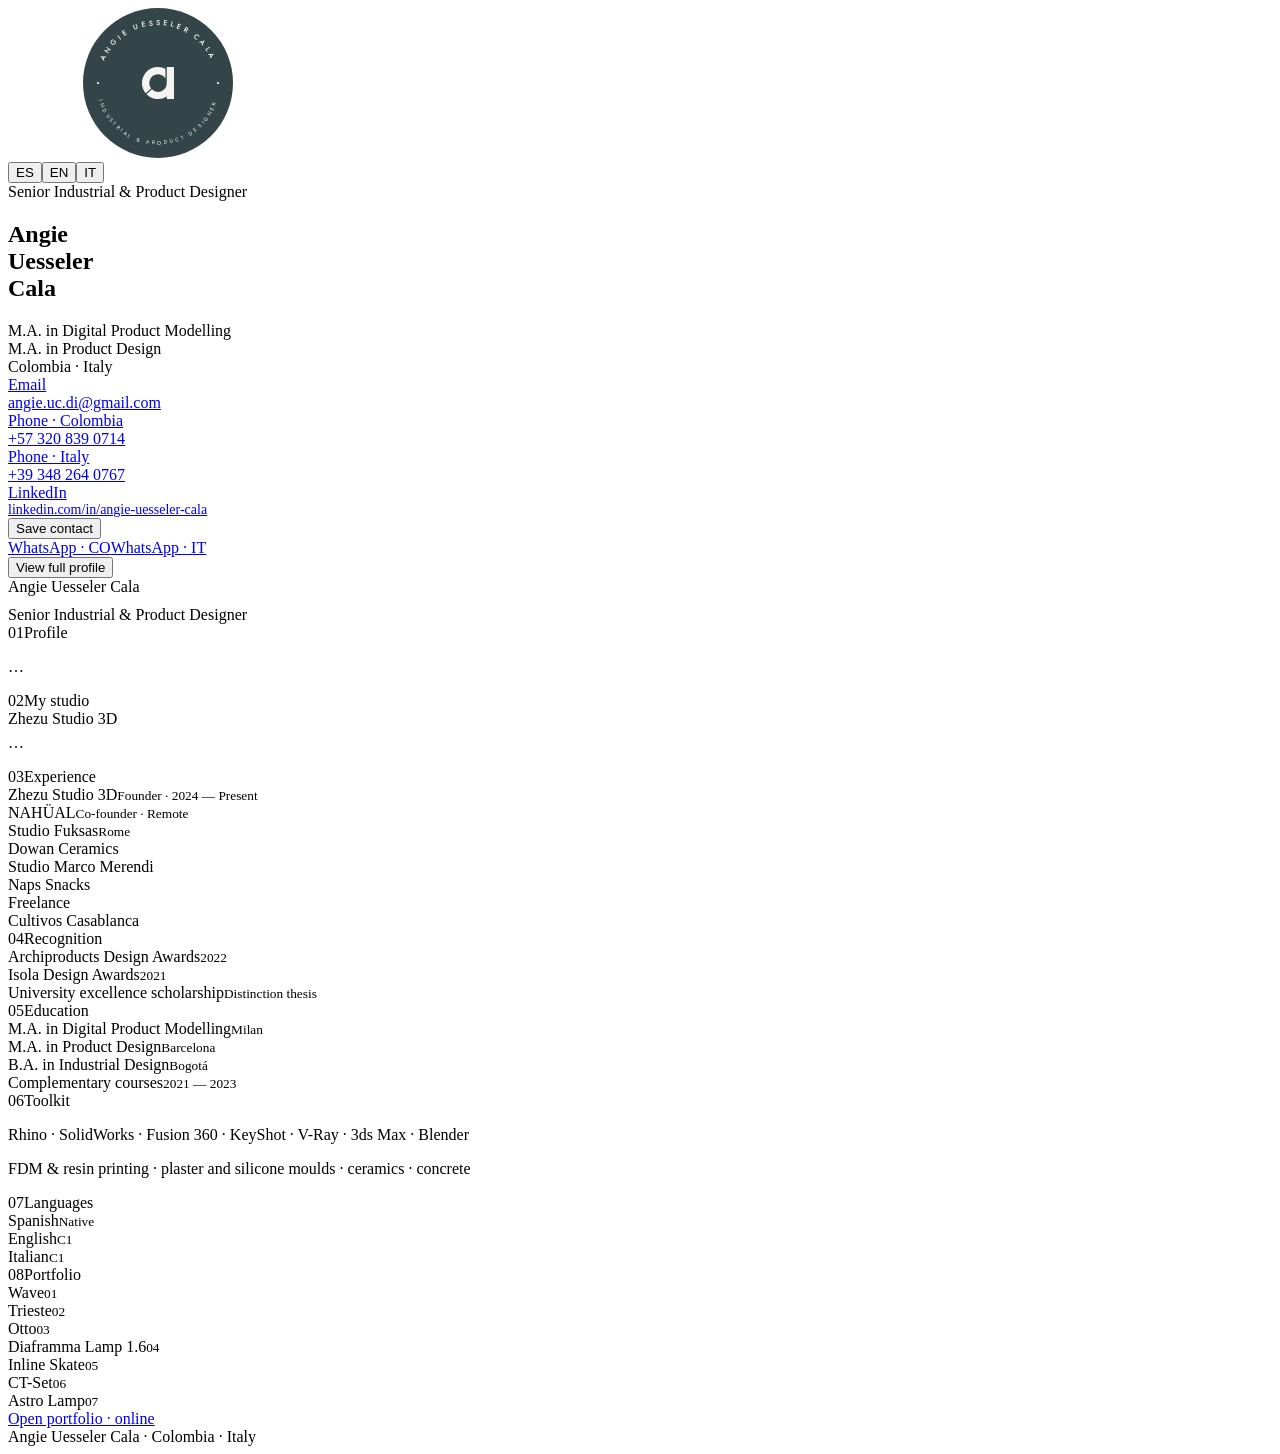
==== index.html @ 7557f348 "Add files via upload" ====
<!doctype html>
<html lang="en">
<head>
<meta charset="utf-8">
<meta name="viewport" content="width=device-width,initial-scale=1,viewport-fit=cover">
<title>Angie Uesseler Cala</title>
<meta name="description" content="Industrial & product designer — 3D modelling, visualisation, prototyping.">
<meta name="robots" content="noindex, nofollow, noarchive">
<meta name="theme-color" content="#F4F4F2">
<meta name="color-scheme" content="light">
<link rel="icon" href="favicon.svg" type="image/svg+xml">
<link rel="preconnect" href="https://fonts.googleapis.com"><link rel="preconnect" href="https://fonts.gstatic.com" crossorigin>
<link href="https://fonts.googleapis.com/css2?family=Jost:wght@300;400;500&display=swap" rel="stylesheet">
<link rel="stylesheet" href="assets/styles.css">
</head>
<body>
<svg width="0" height="0" style="position:absolute" aria-hidden="true"><defs>
<symbol id="seal" viewBox="0 0 270 270"><path id="sat" d="M31 135A104 104 0 0 1 239 135" fill="none"/><path id="sab" d="M24 135A111 111 0 0 0 246 135" fill="none"/><circle cx="135" cy="135" r="135" fill="#34454A"/><circle cx="27" cy="135" r="2" fill="#F4F4F2"/><circle cx="243" cy="135" r="2" fill="#F4F4F2"/><text font-family="Jost,sans-serif" font-size="13" font-weight="500" letter-spacing="5.6" fill="#F4F4F2"><textPath href="#sat" startOffset="50%" text-anchor="middle">ANGIE UESSELER CALA</textPath></text><text font-family="Jost,sans-serif" font-size="9.5" font-weight="400" letter-spacing="4.6" fill="#F4F4F2"><textPath href="#sab" startOffset="50%" text-anchor="middle">INDUSTRIAL &amp; PRODUCT DESIGNER</textPath></text><g transform="translate(135 135) scale(.1364) translate(-540 -539.5)" fill="#F4F4F2"><path d="M376.6 675.1A212 212 0 0 1 638 352L638 477.9A116 116 0 1 0 448.2 610.9Z"/><path d="M656 327H751V752H656V717.4A212 212 0 0 1 388.3 688.1L459.4 623.4A116 116 0 0 0 656 540Z"/></g></symbol></defs></svg>
<div class="wrap" id="wrap">
<section class="page grain-wrap" aria-label="Card">
  <div class="band grain">
    <svg class="seal" role="img" aria-label="Angie Uesseler Cala"><use href="#seal"/></svg>
    <div class="lang" role="group" aria-label="Language"><button data-lang="es">ES</button><button data-lang="en">EN</button><button data-lang="it">IT</button></div>
  </div>
  <div class="hero">
    <div>
      <div class="cap" data-i="role">Senior Industrial &amp; Product Designer</div>
      <h1>Angie<br>Uesseler<br>Cala</h1>
    </div>
    <div class="photo"><img src="assets/foto.jpg" alt="Angie Uesseler Cala" onerror="this.remove()"></div>
  </div>
  <div class="meta">
    <div>M.A. in Digital Product Modelling<br>M.A. in Product Design</div>
    <div class="loc" data-i="loc">Colombia · Italy</div>
  </div>
  <div class="rows">
    <a class="row" href="mailto:angie.uc.di@gmail.com"><div class="cap">Email</div><div class="v">angie.uc.di@gmail.com</div></a>
    <a class="row" href="tel:+573208390714"><div class="cap" data-i="phoneCo">Phone · Colombia</div><div class="v">+57 320 839 0714</div></a>
    <a class="row" href="tel:+393482640767"><div class="cap" data-i="phoneIt">Phone · Italy</div><div class="v">+39 348 264 0767</div></a>
    <a class="row" href="https://www.linkedin.com/in/angie-uesseler-cala" target="_blank" rel="noopener"><div class="cap">LinkedIn</div><div class="v" style="font-size:14px">linkedin.com/in/angie-uesseler-cala</div></a>
  </div>
  <div class="actions">
    <button class="btn primary" id="save" data-i="save">Save contact</button>
    <div class="chips"><a href="https://wa.me/573208390714" target="_blank" rel="noopener">WhatsApp · CO</a><a href="https://wa.me/393482640767" target="_blank" rel="noopener">WhatsApp · IT</a></div>
  </div>
  <div class="more"><button id="toggle" aria-expanded="false" aria-controls="profile" data-i="more">View full profile</button></div>
</section>

<main class="profile" id="profile">
  <div class="ptitle"><div class="name">Angie Uesseler Cala</div><div class="cap" style="margin-top:10px" data-i="role">Senior Industrial &amp; Product Designer</div></div>
  <div class="sec"><div class="h"><span class="n">01</span><span class="cap" data-i="sProfile">Profile</span></div><div class="b"><p data-i="profile">…</p></div></div>
  <div class="sec"><div class="h"><span class="n">02</span><span class="cap" data-i="sStudio">My studio</span></div><div class="b"><div class="big">Zhezu Studio 3D</div><p style="margin-top:6px" data-i="studio">…</p></div></div>
  <div class="sec"><div class="h"><span class="n">03</span><span class="cap" data-i="sExp">Experience</span></div><div class="b">
    <div class="li"><span>Zhezu Studio 3D</span><small data-i="expZ">Founder · 2024 — Present</small></div>
    <div class="li"><span>NAHÜAL</span><small data-i="expN">Co-founder · Remote</small></div>
    <div class="li"><span>Studio Fuksas</span><small data-i="expF">Rome</small></div>
    <div class="li g"><span>Dowan Ceramics</span><small></small></div>
    <div class="li g"><span>Studio Marco Merendi</span><small></small></div>
    <div class="li g"><span>Naps Snacks</span><small></small></div>
    <div class="li g"><span>Freelance</span><small></small></div>
    <div class="li g"><span>Cultivos Casablanca</span><small></small></div>
  </div></div>
  <div class="sec"><div class="h"><span class="n">04</span><span class="cap" data-i="sRec">Recognition</span></div><div class="b">
    <div class="li"><span>Archiproducts Design Awards</span><small>2022</small></div>
    <div class="li"><span>Isola Design Awards</span><small>2021</small></div>
    <div class="li"><span data-i="recU">University excellence scholarship</span><small data-i="recT">Distinction thesis</small></div>
  </div></div>
  <div class="sec"><div class="h"><span class="n">05</span><span class="cap" data-i="sEdu">Education</span></div><div class="b">
    <div class="li"><span>M.A. in Digital Product Modelling</span><small>Milan</small></div>
    <div class="li"><span>M.A. in Product Design</span><small>Barcelona</small></div>
    <div class="li"><span>B.A. in Industrial Design</span><small>Bogotá</small></div>
    <div class="li"><span data-i="eduC">Complementary courses</span><small>2021 — 2023</small></div>
  </div></div>
  <div class="sec"><div class="h"><span class="n">06</span><span class="cap" data-i="sTool">Toolkit</span></div><div class="b"><p>Rhino · SolidWorks · Fusion 360 · KeyShot · V-Ray · 3ds Max · Blender</p><p style="margin-top:6px" data-i="shop">FDM &amp; resin printing · plaster and silicone moulds · ceramics · concrete</p></div></div>
  <div class="sec"><div class="h"><span class="n">07</span><span class="cap" data-i="sLang">Languages</span></div><div class="b">
    <div class="li"><span data-i="lEs">Spanish</span><small data-i="lNative">Native</small></div>
    <div class="li"><span data-i="lEn">English</span><small>C1</small></div>
    <div class="li"><span data-i="lIt">Italian</span><small>C1</small></div>
  </div></div>
  <div class="sec"><div class="h"><span class="n">08</span><span class="cap" data-i="sPort">Portfolio</span></div><div class="b">
    <div class="li"><span>Wave</span><small>01</small></div><div class="li"><span>Trieste</span><small>02</small></div><div class="li"><span>Otto</span><small>03</small></div><div class="li"><span>Diaframma Lamp 1.6</span><small>04</small></div><div class="li"><span>Inline Skate</span><small>05</small></div><div class="li"><span>CT-Set</span><small>06</small></div><div class="li"><span>Astro Lamp</span><small>07</small></div>
    <a class="plink" id="plink" href="portafolio.html" data-i="openP">Open portfolio · online</a>
  </div></div>
  <div class="foot">Angie Uesseler Cala · <span data-i="loc">Colombia · Italy</span></div>
</main>
</div>
<script src="assets/app.js"></script>
</body>
</html>
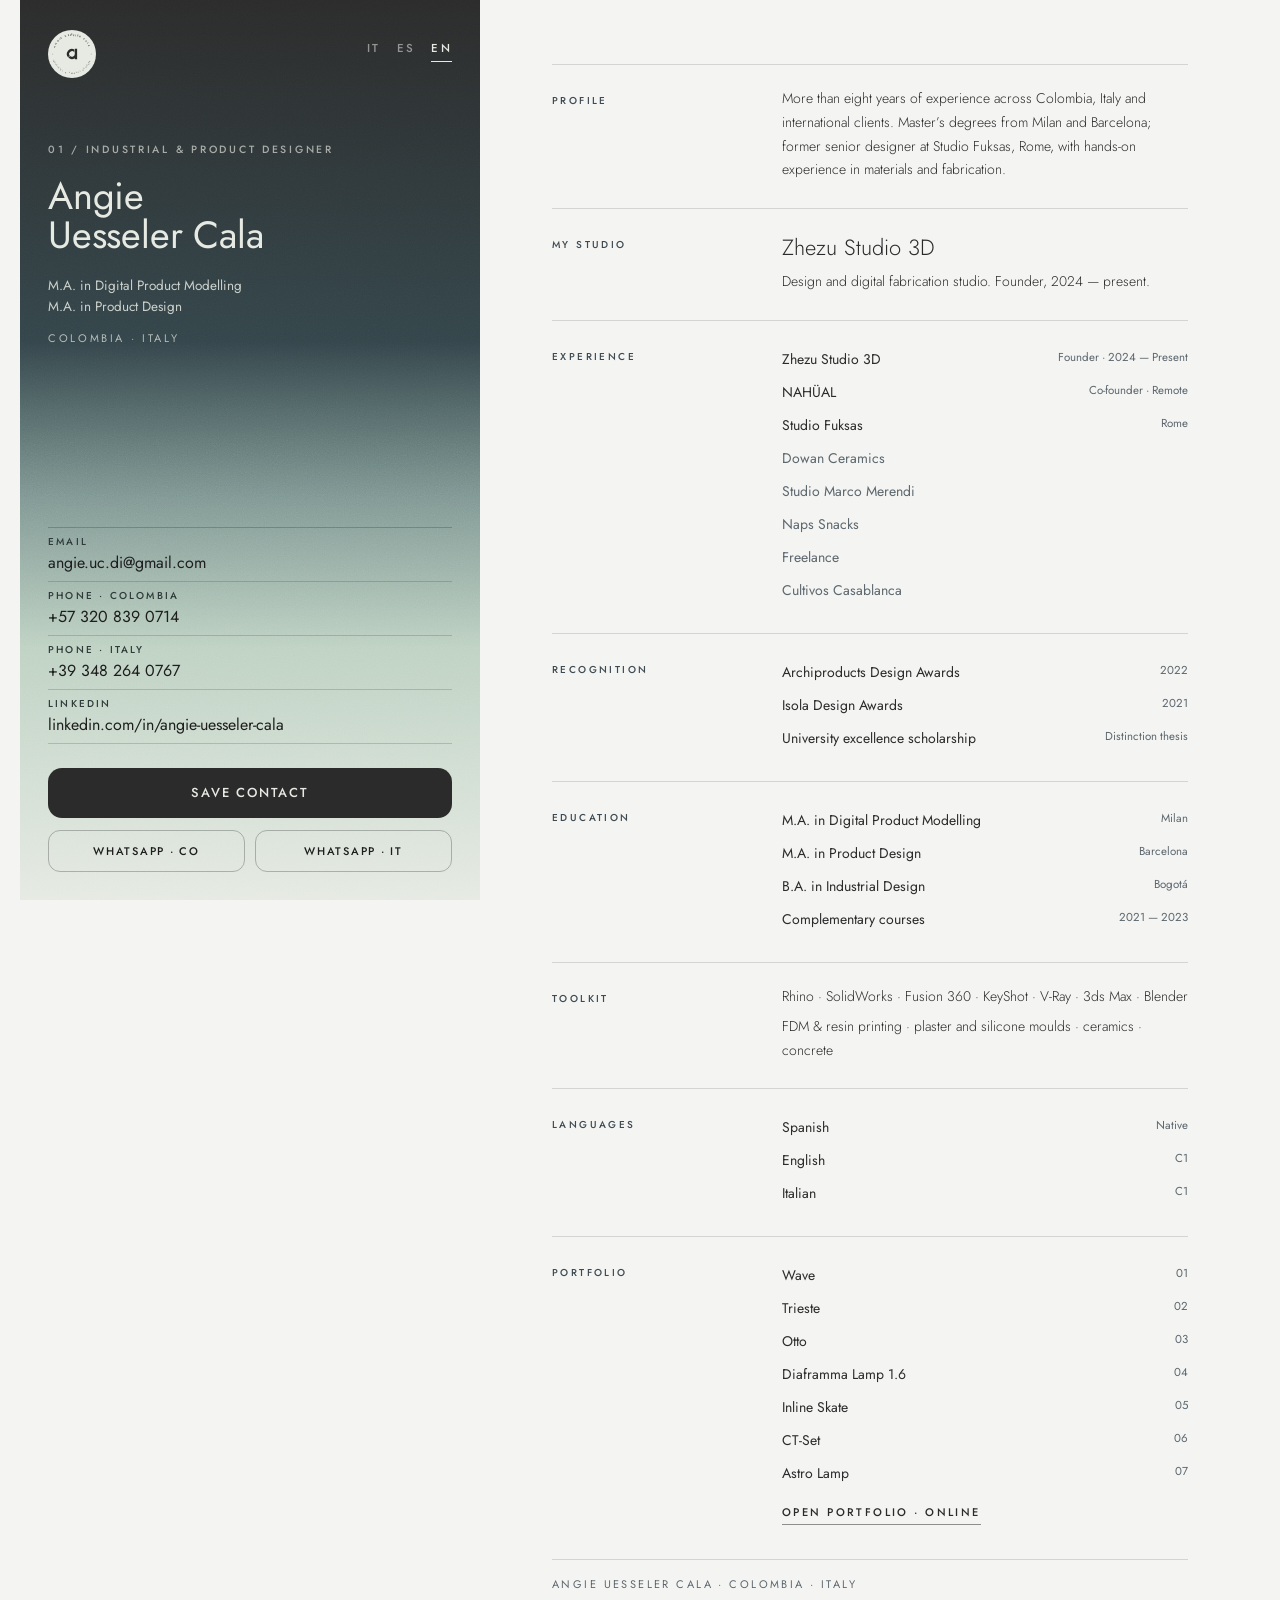
==== commit a90985ad: "Add files via upload" ====
--- a/index.html
+++ b/index.html
@@ -6,7 +6,7 @@
 <title>Angie Uesseler Cala</title>
 <meta name="description" content="Industrial & product designer — 3D modelling, visualisation, prototyping.">
 <meta name="robots" content="noindex, nofollow, noarchive">
-<meta name="theme-color" content="#F4F4F2">
+<meta name="theme-color" content="#2B2B2B">
 <meta name="color-scheme" content="light">
 <link rel="icon" href="favicon.svg" type="image/svg+xml">
 <link rel="preconnect" href="https://fonts.googleapis.com"><link rel="preconnect" href="https://fonts.gstatic.com" crossorigin>
@@ -15,34 +15,27 @@
 </head>
 <body>
 <svg width="0" height="0" style="position:absolute" aria-hidden="true"><defs>
-<symbol id="seal" viewBox="0 0 270 270"><path id="sat" d="M31 135A104 104 0 0 1 239 135" fill="none"/><path id="sab" d="M24 135A111 111 0 0 0 246 135" fill="none"/><circle cx="135" cy="135" r="135" fill="#34454A"/><circle cx="27" cy="135" r="2" fill="#F4F4F2"/><circle cx="243" cy="135" r="2" fill="#F4F4F2"/><text font-family="Jost,sans-serif" font-size="13" font-weight="500" letter-spacing="5.6" fill="#F4F4F2"><textPath href="#sat" startOffset="50%" text-anchor="middle">ANGIE UESSELER CALA</textPath></text><text font-family="Jost,sans-serif" font-size="9.5" font-weight="400" letter-spacing="4.6" fill="#F4F4F2"><textPath href="#sab" startOffset="50%" text-anchor="middle">INDUSTRIAL &amp; PRODUCT DESIGNER</textPath></text><g transform="translate(135 135) scale(.1364) translate(-540 -539.5)" fill="#F4F4F2"><path d="M376.6 675.1A212 212 0 0 1 638 352L638 477.9A116 116 0 1 0 448.2 610.9Z"/><path d="M656 327H751V752H656V717.4A212 212 0 0 1 388.3 688.1L459.4 623.4A116 116 0 0 0 656 540Z"/></g></symbol></defs></svg>
+<symbol id="seal" viewBox="0 0 270 270"><path id="sat" d="M31 135A104 104 0 0 1 239 135" fill="none"/><path id="sab" d="M24 135A111 111 0 0 0 246 135" fill="none"/><circle cx="135" cy="135" r="135" fill="#E6EAE3"/><circle cx="27" cy="135" r="2" fill="#2B2B2B"/><circle cx="243" cy="135" r="2" fill="#2B2B2B"/><text font-family="Jost,sans-serif" font-size="13" font-weight="500" letter-spacing="5.6" fill="#2B2B2B"><textPath href="#sat" startOffset="50%" text-anchor="middle">ANGIE UESSELER CALA</textPath></text><text font-family="Jost,sans-serif" font-size="9.5" font-weight="400" letter-spacing="4.6" fill="#2B2B2B"><textPath href="#sab" startOffset="50%" text-anchor="middle">INDUSTRIAL &amp; PRODUCT DESIGNER</textPath></text><g transform="translate(135 135) scale(.1364) translate(-540 -539.5)" fill="#2B2B2B"><path d="M376.6 675.1A212 212 0 0 1 638 352L638 477.9A116 116 0 1 0 448.2 610.9Z"/><path d="M656 327H751V752H656V717.4A212 212 0 0 1 388.3 688.1L459.4 623.4A116 116 0 0 0 656 540Z"/></g></symbol></defs></svg>
 <div class="wrap" id="wrap">
-<section class="page grain-wrap" aria-label="Card">
-  <div class="band grain">
+<section class="card grain" aria-label="Card">
+  <div class="ctop">
     <svg class="seal" role="img" aria-label="Angie Uesseler Cala"><use href="#seal"/></svg>
-    <div class="lang" role="group" aria-label="Language"><button data-lang="es">ES</button><button data-lang="en">EN</button><button data-lang="it">IT</button></div>
+    <div class="lang" role="group" aria-label="Language"><button data-lang="it">IT</button><button data-lang="es">ES</button><button data-lang="en">EN</button></div>
   </div>
   <div class="hero">
-    <div>
-      <div class="cap" data-i="role">Senior Industrial &amp; Product Designer</div>
-      <h1>Angie<br>Uesseler<br>Cala</h1>
-    </div>
-    <div class="photo"><img src="assets/foto.jpg" alt="Angie Uesseler Cala" onerror="this.remove()"></div>
-  </div>
-  <div class="meta">
-    <div>M.A. in Digital Product Modelling<br>M.A. in Product Design</div>
+    <div class="k">01 / <span data-i="role2">Industrial &amp; Product Designer</span></div>
+    <h1>Angie<br>Uesseler Cala</h1>
+    <div class="deg">M.A. in Digital Product Modelling<br>M.A. in Product Design</div>
     <div class="loc" data-i="loc">Colombia · Italy</div>
   </div>
-  <div class="rows">
+  <div class="rows"><div class="in">
     <a class="row" href="mailto:angie.uc.di@gmail.com"><div class="cap">Email</div><div class="v">angie.uc.di@gmail.com</div></a>
     <a class="row" href="tel:+573208390714"><div class="cap" data-i="phoneCo">Phone · Colombia</div><div class="v">+57 320 839 0714</div></a>
     <a class="row" href="tel:+393482640767"><div class="cap" data-i="phoneIt">Phone · Italy</div><div class="v">+39 348 264 0767</div></a>
-    <a class="row" href="https://www.linkedin.com/in/angie-uesseler-cala" target="_blank" rel="noopener"><div class="cap">LinkedIn</div><div class="v" style="font-size:14px">linkedin.com/in/angie-uesseler-cala</div></a>
-  </div>
-  <div class="actions">
-    <button class="btn primary" id="save" data-i="save">Save contact</button>
-    <div class="chips"><a href="https://wa.me/573208390714" target="_blank" rel="noopener">WhatsApp · CO</a><a href="https://wa.me/393482640767" target="_blank" rel="noopener">WhatsApp · IT</a></div>
-  </div>
+    <a class="row" href="https://www.linkedin.com/in/angie-uesseler-cala" target="_blank" rel="noopener"><div class="cap">LinkedIn</div><div class="v">linkedin.com/in/angie-uesseler-cala</div></a>
+  </div></div>
+  <button class="save" id="save" data-i="save">Save contact</button>
+  <div class="chips"><a href="https://wa.me/573208390714" target="_blank" rel="noopener">WhatsApp · CO</a><a href="https://wa.me/393482640767" target="_blank" rel="noopener">WhatsApp · IT</a></div>
   <div class="more"><button id="toggle" aria-expanded="false" aria-controls="profile" data-i="more">View full profile</button></div>
 </section>
 
--- a/assets/styles.css
+++ b/assets/styles.css
@@ -0,0 +1,62 @@
+/* Dirección C — Greydient celadón */
+:root{--bg:#F4F4F2;--ink:#2B2B2B;--deep:#34454A;--label:#3E4A52;--muted:#5C676E;--hair:rgba(43,43,43,.16);--soft:#E6EAE3;
+--g:linear-gradient(180deg,#2B2B2B 0%,#34454A 38%,#7E9692 55%,#BED2C3 72%,#E6EAE3 100%)}
+*{box-sizing:border-box;margin:0;padding:0}
+html{-webkit-text-size-adjust:100%;scroll-behavior:smooth}
+body{font-family:'Jost',system-ui,-apple-system,'Segoe UI',sans-serif;background:var(--bg);color:var(--ink);font-weight:400;line-height:1.5;-webkit-font-smoothing:antialiased}
+a{color:inherit;text-decoration:none}
+button{font:inherit;color:inherit;background:none;border:0;cursor:pointer}
+.cap{font-size:10px;font-weight:500;letter-spacing:.24em;text-transform:uppercase;color:var(--label);line-height:1.5}
+.grain{position:relative;isolation:isolate}
+.grain::after{content:"";position:absolute;inset:0;pointer-events:none;z-index:-1;opacity:.18;mix-blend-mode:overlay;background-image:url("data:image/svg+xml;utf8,<svg xmlns='http://www.w3.org/2000/svg' width='220' height='220'><filter id='n'><feTurbulence type='fractalNoise' baseFrequency='.9' numOctaves='2' stitchTiles='stitch'/><feColorMatrix type='saturate' values='0'/></filter><rect width='220' height='220' filter='url(%23n)'/></svg>")}
+/* CARD (greydient completo, como el original C) */
+.card{background:var(--g);min-height:100svh;display:flex;flex-direction:column;padding:30px 28px 28px;color:#E6EAE3;max-width:460px;margin:0 auto}
+.ctop{display:flex;justify-content:space-between;align-items:flex-start}
+.seal{width:48px;height:48px;display:block}
+.lang{display:flex;gap:16px;padding-top:6px}
+.lang button{font-size:11.5px;font-weight:500;letter-spacing:.2em;color:rgba(230,234,227,.55);padding:4px 0;border-bottom:1px solid transparent}
+.lang button[aria-pressed=true]{color:#E6EAE3;border-bottom-color:#E6EAE3}
+.hero{margin-top:64px;position:relative;z-index:1}
+.hero .k{font-size:10.5px;font-weight:500;letter-spacing:.26em;text-transform:uppercase;color:rgba(230,234,227,.65)}
+h1{margin-top:18px;font-size:38px;font-weight:400;line-height:1.04;letter-spacing:-.005em}
+.deg{margin-top:20px;font-size:13.5px;line-height:1.6;color:rgba(230,234,227,.85)}
+.loc{margin-top:12px;font-size:11px;letter-spacing:.24em;text-transform:uppercase;color:rgba(230,234,227,.72)}
+.rows{margin-top:auto;padding-top:36px;border-top:1px solid transparent;position:relative;z-index:1}
+.rows .in{border-top:1px solid rgba(43,43,43,.28)}
+.row{display:flex;flex-direction:column;justify-content:center;min-height:51px;padding:6px 0;border-bottom:1px solid rgba(43,43,43,.2)}
+.row .cap{color:#2F3B3A;letter-spacing:.22em}
+.row .v{margin-top:2px;font-size:16px;color:#1E1E1E;word-break:break-word}
+.save{margin-top:24px;height:50px;border-radius:14px;background:var(--ink);color:#E6EAE3;font-size:13px;font-weight:500;letter-spacing:.14em;text-transform:uppercase;width:100%;position:relative;z-index:1}
+.chips{margin-top:12px;display:flex;gap:10px;position:relative;z-index:1}
+.chips a{flex:1;height:42px;border:1px solid rgba(43,43,43,.3);border-radius:12px;display:flex;align-items:center;justify-content:center;font-size:11px;font-weight:500;letter-spacing:.16em;text-transform:uppercase;color:#1E1E1E}
+.more{text-align:center;margin-top:22px;position:relative;z-index:1}
+.more button{font-size:11px;font-weight:500;letter-spacing:.24em;text-transform:uppercase;color:var(--ink);border-bottom:1px solid rgba(43,43,43,.5);padding-bottom:3px}
+/* PERFIL (panel claro + etiquetas finas) */
+.profile{display:none;max-width:460px;margin:0 auto;padding:12px 28px 56px 40px;background:var(--bg);position:relative}
+.profile::before{content:"";position:absolute;left:0;top:0;bottom:0;width:12px;background:var(--g)}
+.wrap.open .profile{display:block;animation:in .45s ease}
+@keyframes in{from{opacity:0;transform:translateY(8px)}to{opacity:1;transform:none}}
+.ptitle{padding:24px 0 20px}
+.ptitle .name{font-size:36px;font-weight:300;line-height:1.04;letter-spacing:-.015em}
+.sec{border-top:1px solid var(--hair);padding:18px 0 22px}
+.sec .h{display:flex;gap:14px;align-items:baseline}
+.sec .n{font-size:11px;font-weight:500;letter-spacing:.2em;color:var(--label)}
+.sec .b{margin-top:12px}
+.sec p{font-size:14px;font-weight:300;line-height:1.7}
+.li{display:flex;justify-content:space-between;gap:14px;padding:6px 0;font-size:14px}
+.li small{font-size:11.5px;color:var(--muted);text-align:right}
+.li.g{color:var(--muted)}
+.big{font-size:22px;font-weight:300}
+.plink{display:inline-block;margin-top:14px;font-size:11px;font-weight:500;letter-spacing:.22em;text-transform:uppercase;border-bottom:1px solid rgba(43,43,43,.5);padding-bottom:3px}
+.foot{margin-top:8px;padding:16px 0 0;font-size:11px;letter-spacing:.22em;text-transform:uppercase;color:var(--muted);border-top:1px solid var(--hair)}
+/* desktop: columna greydient fija + panel claro */
+@media(min-width:980px){
+ .wrap{display:grid;grid-template-columns:460px minmax(0,1fr);max-width:1240px;margin:0 auto}
+ .card{max-width:none;margin:0;position:sticky;top:0;height:100vh;min-height:0;overflow:auto}
+ .more{display:none}
+ .profile{display:block;max-width:none;margin:0;padding:64px 72px 80px 72px;animation:none}
+ .profile::before{display:none}
+ .sec{display:grid;grid-template-columns:190px 1fr;gap:0 40px;padding:22px 0 26px}
+ .sec .b{margin-top:0}.sec .h{display:block}.sec .n{display:none}
+ .ptitle{display:none}
+}
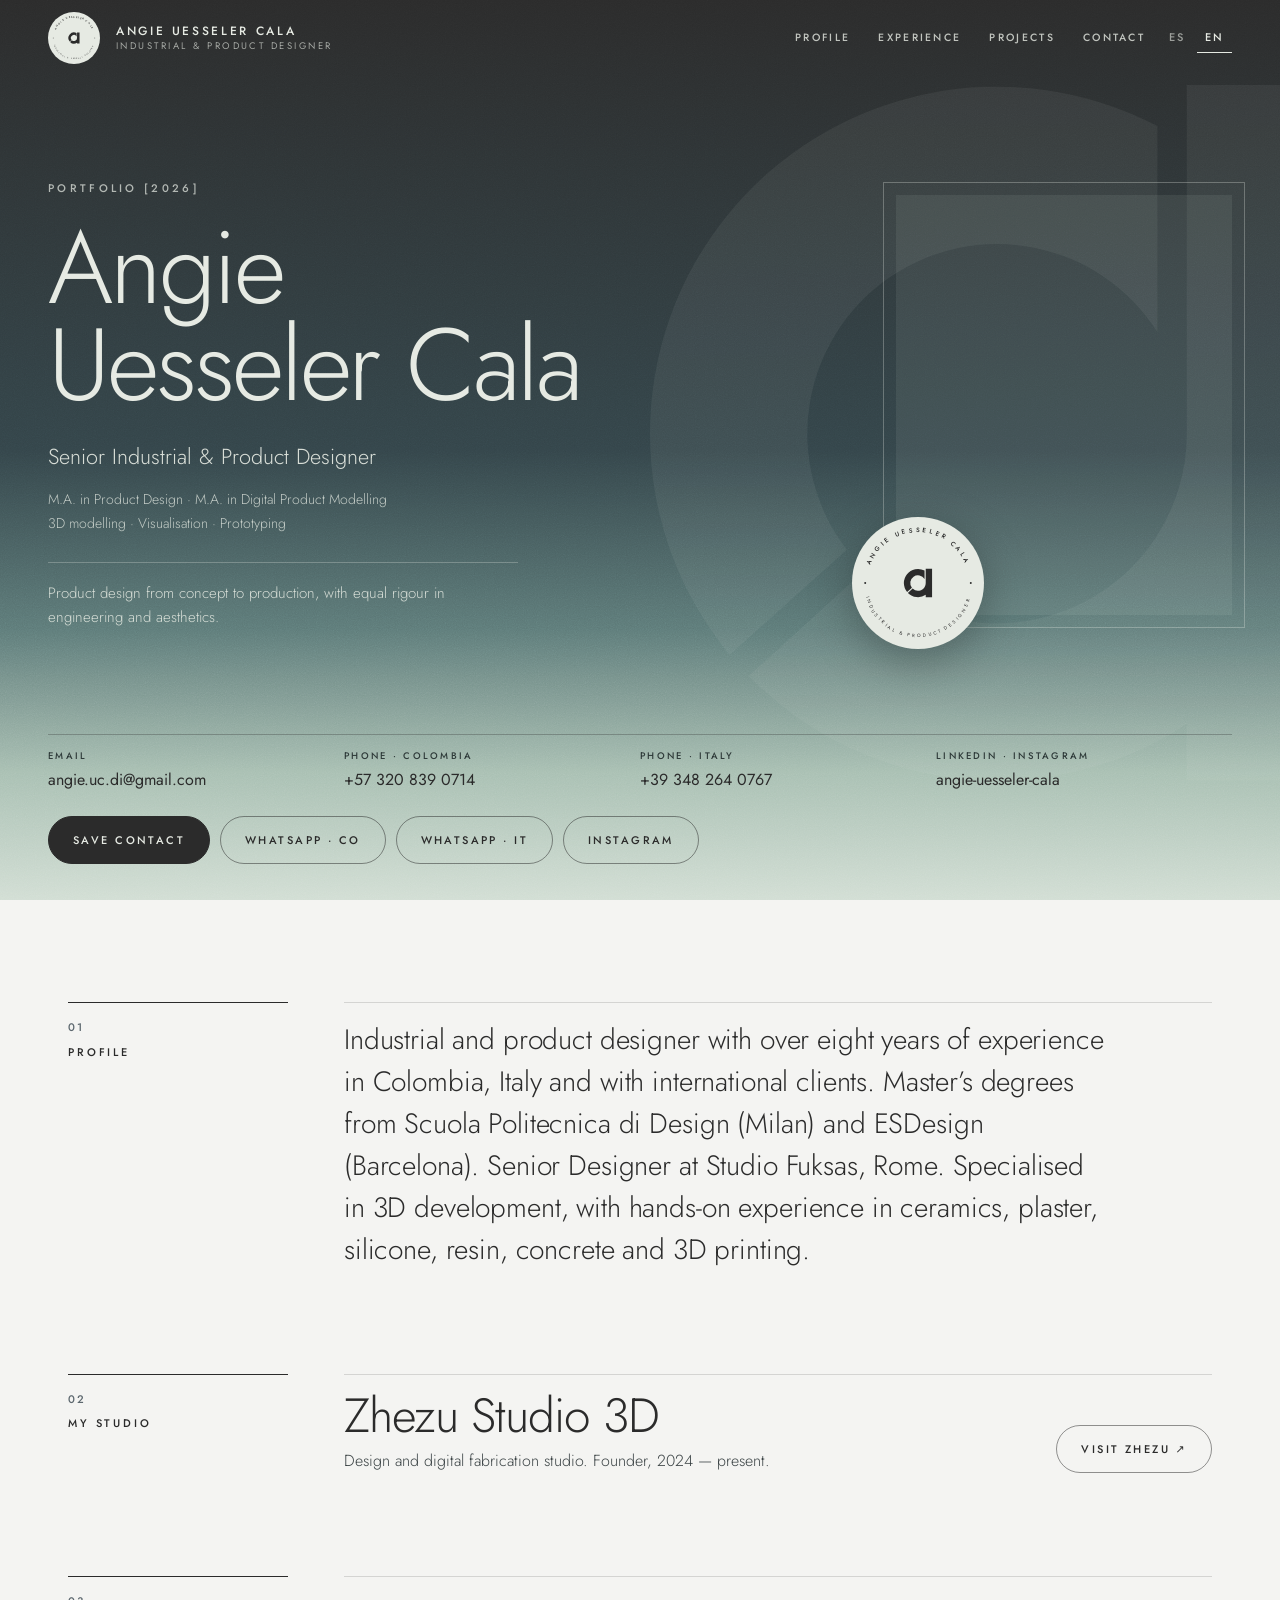
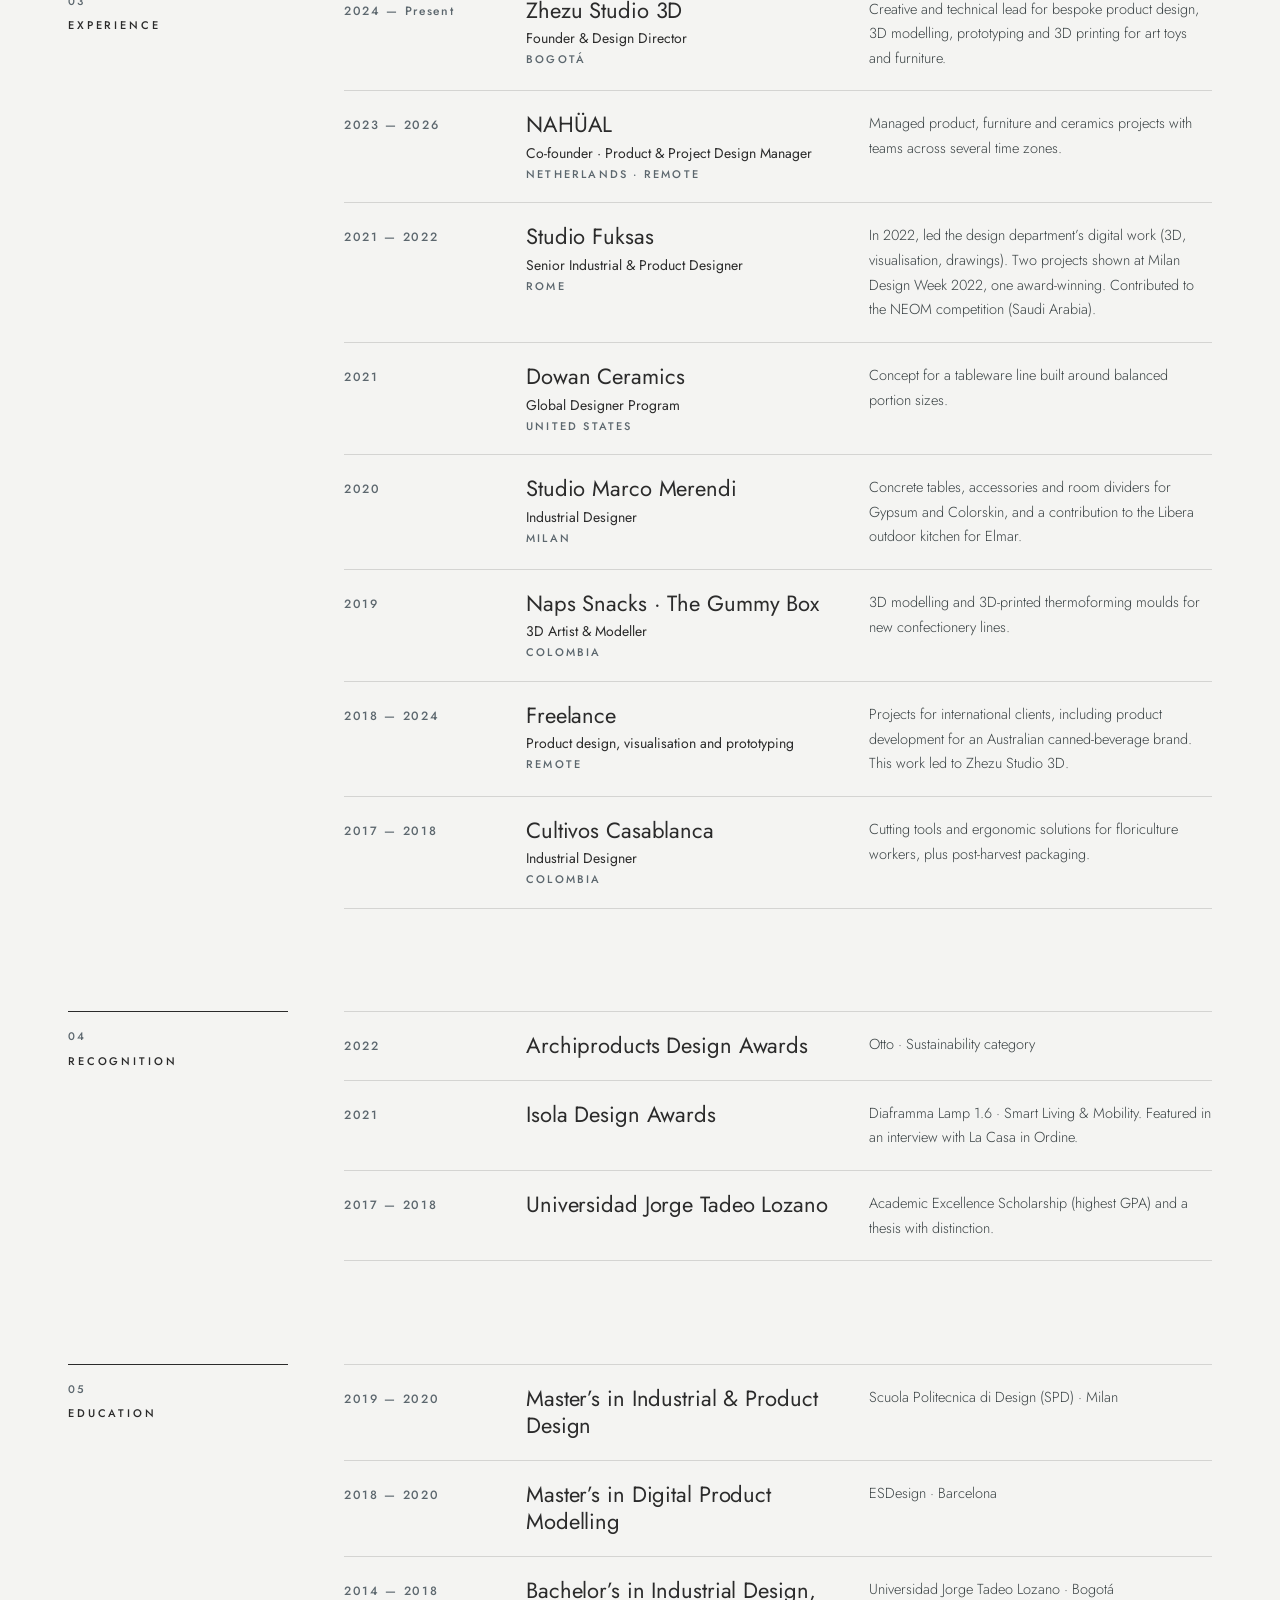
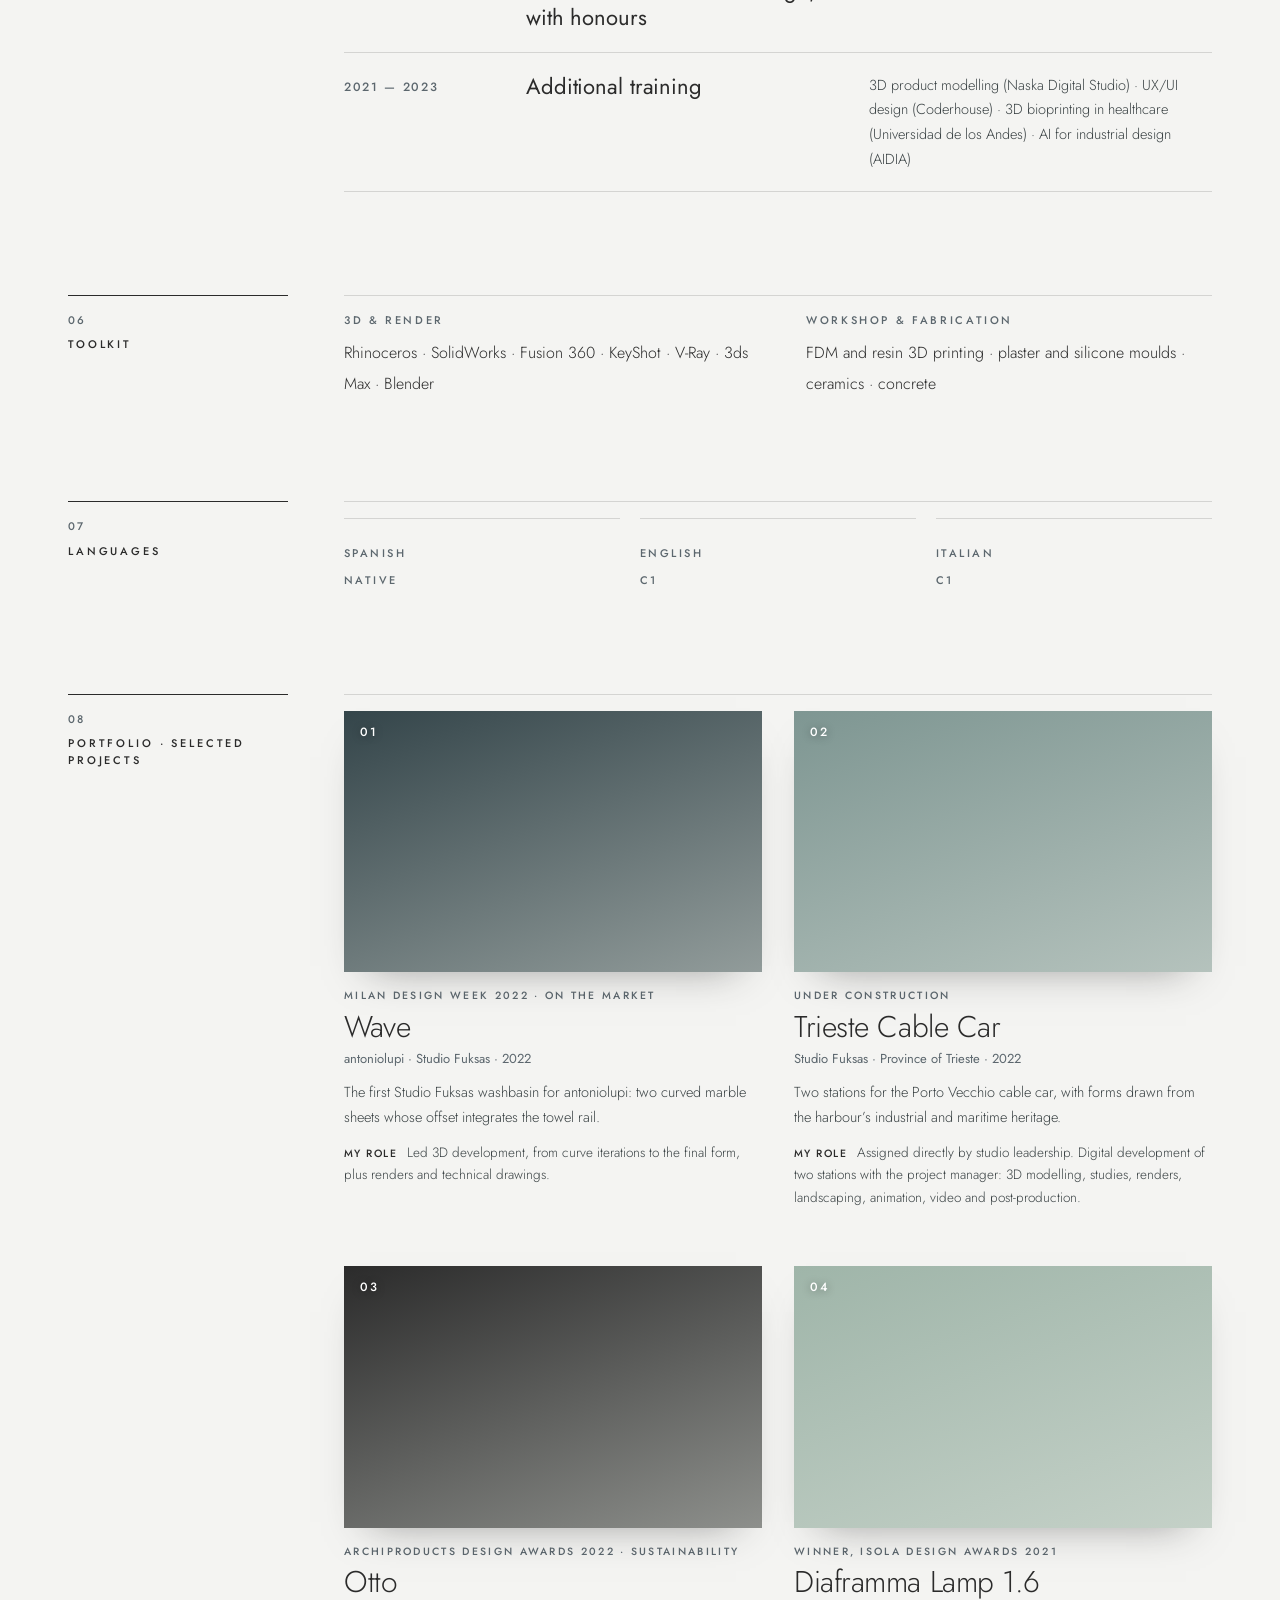
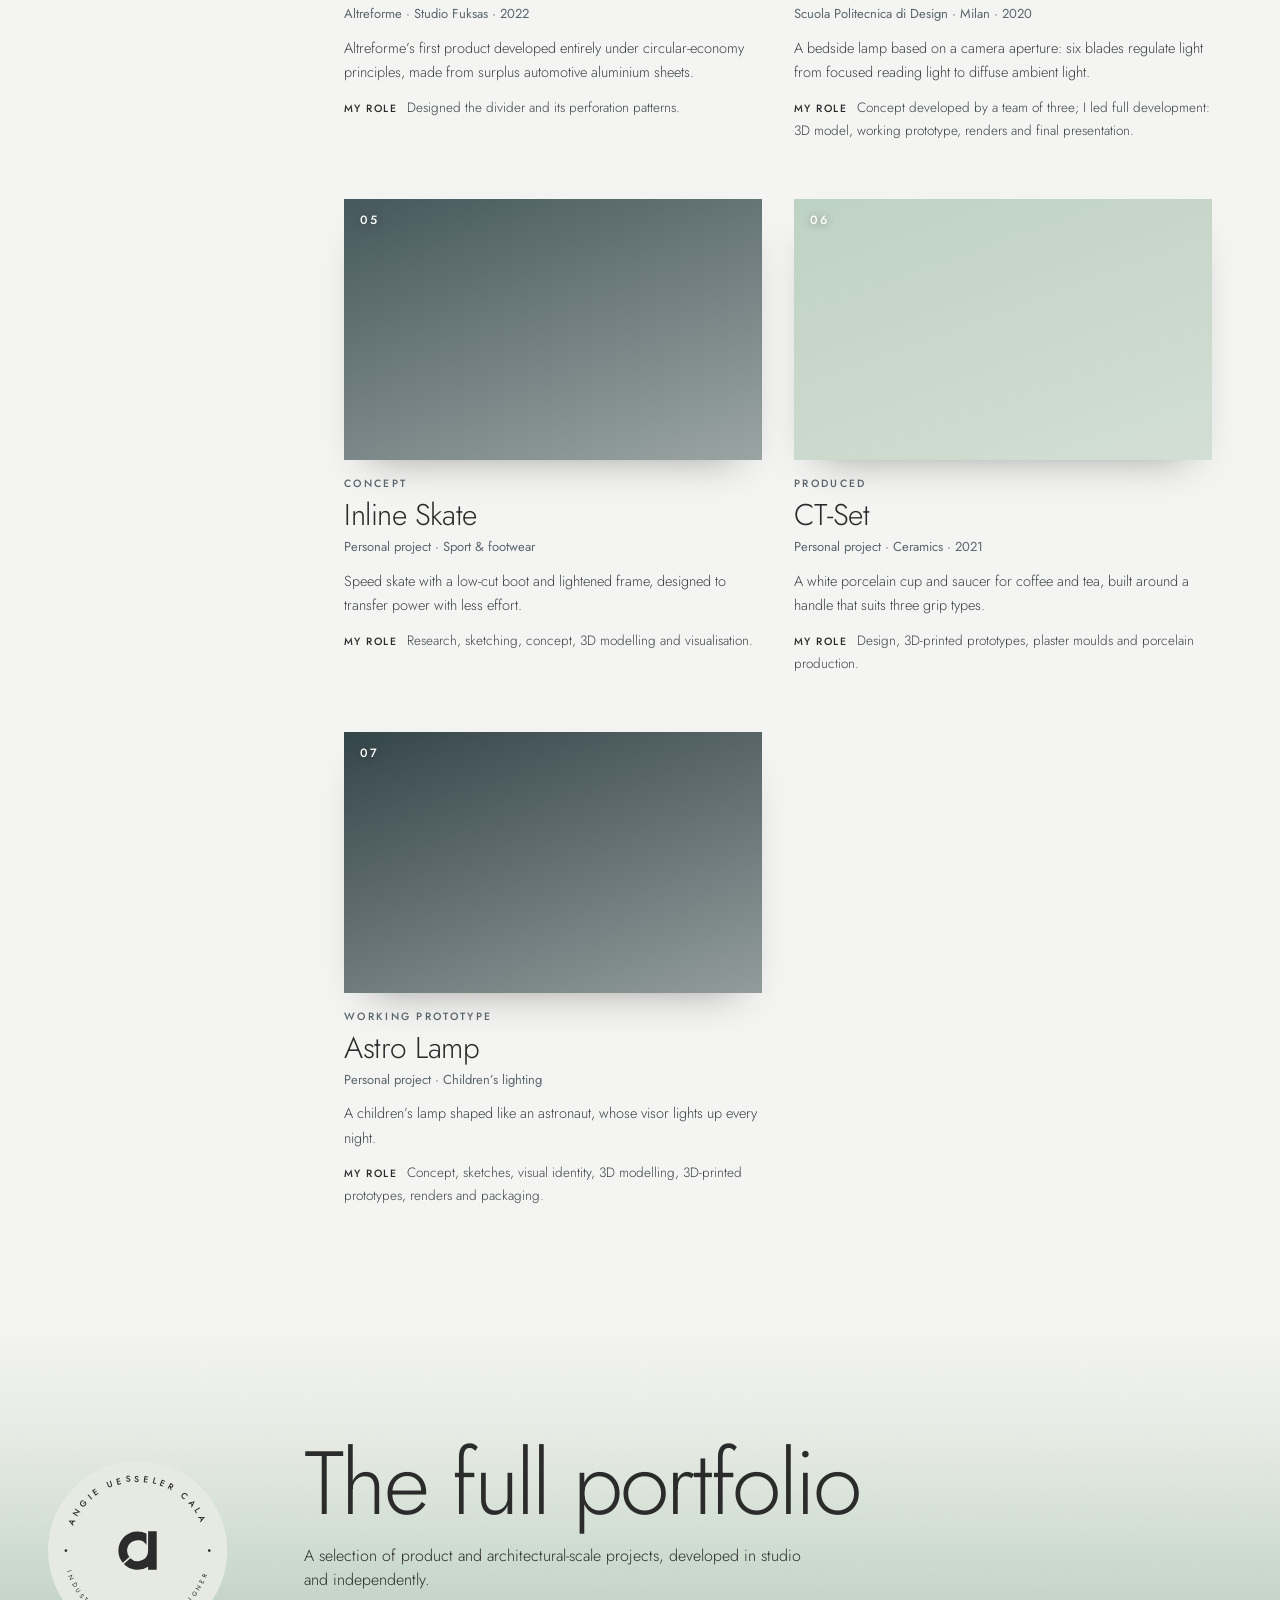
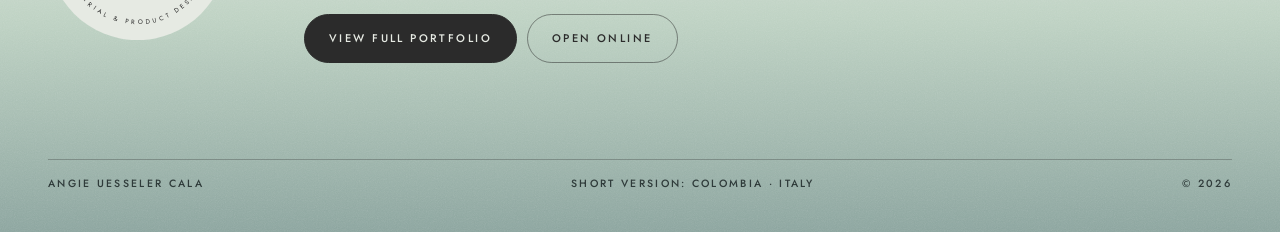
==== commit 5584f1b6: "Add files via upload" ====
--- a/index.html
+++ b/index.html
@@ -1,82 +1,186 @@
 <!doctype html>
-<html lang="en">
+<html lang="es">
 <head>
 <meta charset="utf-8">
 <meta name="viewport" content="width=device-width,initial-scale=1,viewport-fit=cover">
-<title>Angie Uesseler Cala</title>
-<meta name="description" content="Industrial & product designer — 3D modelling, visualisation, prototyping.">
-<meta name="robots" content="noindex, nofollow, noarchive">
-<meta name="theme-color" content="#2B2B2B">
-<meta name="color-scheme" content="light">
+<title>Angie Uesseler Cala · Industrial &amp; Product Designer</title>
+<meta name="description" content="Diseñadora industrial y de producto · Industrial &amp; product designer. Modelado 3D, visualización y prototipado.">
+<meta name="robots" content="noindex, nofollow, noarchive, noimageindex">
+<meta name="theme-color" content="#2B2B2B"><meta name="color-scheme" content="light">
+<meta property="og:title" content="Angie Uesseler Cala"><meta property="og:image" content="img/og.jpg">
 <link rel="icon" href="favicon.svg" type="image/svg+xml">
 <link rel="preconnect" href="https://fonts.googleapis.com"><link rel="preconnect" href="https://fonts.gstatic.com" crossorigin>
 <link href="https://fonts.googleapis.com/css2?family=Jost:wght@300;400;500&display=swap" rel="stylesheet">
-<link rel="stylesheet" href="assets/styles.css">
+<style>
+:root{--ch:#2B2B2B;--cel:#E6EAE3;--bg:#F4F4F2;--paper:#FDFCF8;--ink:#2B2B2B;--muted:#5C676E;--hair:rgba(43,43,43,.16);--g:linear-gradient(180deg,#2B2B2B 0%,#34454A 38%,#7E9692 55%,#BED2C3 72%,#E6EAE3 100%)}
+*{box-sizing:border-box;margin:0;padding:0}html{scroll-behavior:smooth;-webkit-text-size-adjust:100%}
+body{font-family:'Jost',system-ui,-apple-system,'Segoe UI',sans-serif;background:var(--bg);color:var(--ink);font-weight:400;line-height:1.5;-webkit-font-smoothing:antialiased}
+a{color:inherit;text-decoration:none}button{font:inherit;color:inherit;background:none;border:0;cursor:pointer}img{display:block;max-width:100%}
+html:not([lang=en]) .en{display:none}html[lang=en] .es{display:none}
+.cap{font-size:11px;font-weight:500;letter-spacing:.24em;text-transform:uppercase}
+.grain{position:relative;isolation:isolate}
+.grain::after{content:"";position:absolute;inset:0;pointer-events:none;z-index:-1;opacity:.18;mix-blend-mode:overlay;background-image:url("data:image/svg+xml;utf8,<svg xmlns='http://www.w3.org/2000/svg' width='220' height='220'><filter id='n'><feTurbulence type='fractalNoise' baseFrequency='.9' numOctaves='2' stitchTiles='stitch'/><feColorMatrix type='saturate' values='0'/></filter><rect width='220' height='220' filter='url(%23n)'/></svg>")}
+/* barra */
+.bar{position:fixed;top:0;left:0;right:0;z-index:20;height:76px;display:flex;align-items:center;gap:16px;padding:0 clamp(18px,4vw,48px);color:var(--cel);transition:background .3s,color .3s,box-shadow .3s}
+.bar.solid{background:rgba(244,244,242,.94);backdrop-filter:blur(10px);color:var(--ch);box-shadow:0 1px 0 var(--hair)}
+.bar .seal{width:52px;height:52px;flex:none}
+.bar.solid .seal{filter:invert(.9)}
+.bar .nm{font-size:12px;font-weight:500;letter-spacing:.22em;text-transform:uppercase;line-height:1.3}
+.bar .nm small{display:block;font-size:9.5px;font-weight:400;letter-spacing:.26em;opacity:.65}
+.bar nav{margin-left:auto;display:flex;gap:28px}
+.bar nav a{font-size:10.5px;font-weight:500;letter-spacing:.22em;text-transform:uppercase;opacity:.8}.bar nav a:hover{opacity:1}
+.lang{display:flex;gap:4px}.lang button{font-size:11px;font-weight:500;letter-spacing:.18em;padding:6px 8px;opacity:.6;border-bottom:1px solid transparent}.lang button[aria-pressed=true]{opacity:1;border-bottom-color:currentColor}
+/* portada */
+.hero{min-height:100svh;background:linear-gradient(180deg,#2B2B2B 0%,#34454A 50%,#5E7B79 70%,#A9C0B3 86%,#D2DED4 100%);color:var(--cel);display:flex;flex-direction:column;padding:120px clamp(18px,4vw,48px) 36px;overflow:hidden}
+.hero .iso{position:absolute;right:-6vw;top:8vh;width:min(62vw,720px);color:var(--cel);opacity:.06;pointer-events:none;z-index:-1}
+.hero .in{width:100%;max-width:1240px;margin:0 auto;flex:1;display:grid;grid-template-columns:1.4fr .6fr;gap:clamp(24px,5vw,80px);align-items:center}
+.k{font-size:11px;font-weight:500;letter-spacing:.3em;text-transform:uppercase;color:rgba(230,234,227,.72)}
+h1{font-weight:300;letter-spacing:-.03em;line-height:.95;font-size:clamp(50px,8vw,124px);margin:22px 0 28px}
+h1 i{font-style:normal;display:block}
+.ttl{font-size:clamp(17px,1.7vw,22px);font-weight:300;color:rgba(230,234,227,.92)}
+.deg{margin-top:14px;font-size:14px;font-weight:300;line-height:1.7;color:rgba(230,234,227,.78)}
+.tag{margin-top:26px;max-width:470px;font-size:15px;font-weight:300;line-height:1.65;color:rgba(230,234,227,.88);padding-top:18px;border-top:1px solid rgba(230,234,227,.28)}
+.ph{position:relative;justify-self:end;width:min(100%,400px)}
+.ph .fr{aspect-ratio:4/5;background:rgba(230,234,227,.08);outline:1px solid rgba(230,234,227,.3);outline-offset:12px;overflow:hidden}
+.ph .fr img{width:100%;height:100%;object-fit:cover;filter:grayscale(.15)}
+.ph .seal{position:absolute;left:-44px;bottom:-34px;width:132px;height:132px;filter:drop-shadow(0 12px 22px rgba(0,0,0,.28))}
+.contact{width:100%;max-width:1240px;margin:44px auto 0;color:var(--ch)}
+.cl{display:grid;grid-template-columns:repeat(4,1fr);border-top:1px solid rgba(43,43,43,.3)}
+.cl a{padding:14px 18px 14px 0}.cl .cap{font-size:9.5px;color:#2F3B3A;display:block}.cl span.v{display:block;margin-top:4px;font-size:16px}
+.btns{display:flex;flex-wrap:wrap;gap:10px;margin-top:10px}
+.btn{font-size:11px;font-weight:500;letter-spacing:.22em;text-transform:uppercase;padding:15px 24px;border:1px solid rgba(43,43,43,.5);border-radius:99px}
+.btn.p{background:var(--ch);color:var(--cel);border-color:var(--ch)}
+.btn:hover{background:rgba(43,43,43,.08)}.btn.p:hover{background:#000}
+/* secciones */
+.sec{max-width:1240px;margin:0 auto;padding:clamp(56px,8vw,104px) clamp(18px,4vw,48px) 0;display:grid;grid-template-columns:220px 1fr;gap:20px 56px}
+.sec>.h{border-top:1px solid var(--ink);padding-top:16px}
+.sec>.h .n{display:block;font-size:11px;font-weight:500;letter-spacing:.2em;color:var(--muted)}
+.sec>.h h2{margin-top:8px;font-size:11px;font-weight:500;letter-spacing:.26em;text-transform:uppercase}
+.sec>.b{border-top:1px solid var(--hair);padding-top:16px}
+.lead{font-size:clamp(20px,2.3vw,28px);font-weight:300;line-height:1.5;letter-spacing:-.005em;max-width:760px}
+.row{display:grid;grid-template-columns:150px 1fr 1.1fr;gap:8px 32px;padding:20px 0;border-bottom:1px solid var(--hair)}
+.row:first-child{padding-top:4px}
+.row .yr{font-size:12px;font-weight:500;letter-spacing:.14em;color:var(--muted);padding-top:5px}
+.row h3{font-size:22px;font-weight:400;letter-spacing:-.005em;line-height:1.25}
+.row .rl{margin-top:4px;font-size:14px;color:var(--ink)}.row .lc{margin-top:2px;font-size:11px;font-weight:500;letter-spacing:.2em;text-transform:uppercase;color:var(--muted)}
+.row .ds{font-size:14.5px;font-weight:300;line-height:1.7;color:#3A4244}
+.stu{display:flex;justify-content:space-between;align-items:flex-end;gap:24px;flex-wrap:wrap}
+.stu h3{font-size:clamp(30px,4vw,48px);font-weight:300;letter-spacing:-.02em;line-height:1.05}
+.stu p{margin-top:8px;font-weight:300;color:#3A4244;max-width:520px}
+.tl{display:grid;grid-template-columns:1fr 1fr;gap:24px 56px}.tl h4{font-size:11px;font-weight:500;letter-spacing:.24em;text-transform:uppercase;color:var(--muted);margin-bottom:10px}
+.tl p{font-size:16px;font-weight:300;line-height:1.9}
+.lg{display:grid;grid-template-columns:repeat(3,1fr);gap:20px}.lg div{border-top:1px solid var(--hair);padding-top:12px}.lg b{display:block;font-size:24px;font-weight:300}.lg span{font-size:11px;font-weight:500;letter-spacing:.22em;text-transform:uppercase;color:var(--muted)}
+/* proyectos */
+.pjs{display:grid;grid-template-columns:1fr 1fr;gap:56px 32px}
+.pj .im{position:relative;aspect-ratio:16/10;background:linear-gradient(160deg,var(--t),#E6EAE3 190%);overflow:hidden;box-shadow:0 20px 40px -26px rgba(43,43,43,.5)}
+.pj .im img{position:absolute;inset:0;width:100%;height:100%;object-fit:cover}
+.pj .n{position:absolute;left:16px;top:12px;font-size:12px;font-weight:500;letter-spacing:.2em;color:#fff;text-shadow:0 1px 8px rgba(0,0,0,.4)}
+.pm{padding-top:16px}.pm .tg{font-size:10.5px;font-weight:500;letter-spacing:.22em;text-transform:uppercase;color:var(--muted)}
+.pm h3{margin-top:6px;font-size:30px;font-weight:300;letter-spacing:-.015em;line-height:1.1}
+.pm .cx{margin-top:6px;font-size:13px;color:var(--muted)}
+.pm p{margin-top:12px;font-size:14.5px;font-weight:300;line-height:1.7;color:#3A4244}.pm .role{font-size:13.5px}.pm em{font-style:normal;font-weight:500;letter-spacing:.14em;text-transform:uppercase;font-size:10.5px;margin-right:6px;color:var(--ink)}
+/* cierre */
+.end{margin-top:clamp(64px,9vw,120px);background:linear-gradient(180deg,#F4F4F2 0%,#E6EAE3 22%,#BED2C3 58%,#8CA59F 100%);color:var(--ch);padding:clamp(64px,9vw,120px) clamp(18px,4vw,48px) 40px;overflow:hidden}
+.end .in{max-width:1240px;margin:0 auto;display:grid;grid-template-columns:auto 1fr;gap:40px clamp(32px,6vw,88px);align-items:center}
+.end .seal{width:clamp(110px,14vw,190px);height:clamp(110px,14vw,190px)}
+.end h2{font-size:clamp(40px,7vw,96px);font-weight:300;letter-spacing:-.03em;line-height:1}
+.end p{margin-top:16px;font-size:16px;font-weight:300;max-width:520px}
+.end .btns{margin-top:22px}
+.end .foot{max-width:1240px;margin:clamp(56px,8vw,96px) auto 0;padding-top:16px;border-top:1px solid rgba(43,43,43,.3);display:flex;justify-content:space-between;gap:16px;flex-wrap:wrap;font-size:10.5px;font-weight:500;letter-spacing:.22em;text-transform:uppercase;color:#2F3B3A}
+.rv{opacity:0;transform:translateY(14px);transition:opacity .7s ease,transform .7s ease}.rv.in{opacity:1;transform:none}
+@media(prefers-reduced-motion:reduce){.rv{opacity:1;transform:none;transition:none}html{scroll-behavior:auto}}
+@media(max-width:900px){
+ .bar nav{display:none}.bar .lang{margin-left:auto}.bar .nm small{display:none}
+ .hero .in{grid-template-columns:1fr;gap:56px}.ph{justify-self:start;width:min(78%,330px);margin-left:12px}.ph .seal{left:auto;right:-30px;width:104px;height:104px}
+ .cl{grid-template-columns:1fr 1fr}
+ .sec{grid-template-columns:1fr;gap:0}.sec>.h{border-bottom:0;padding-bottom:6px}.sec>.b{border-top:0;padding-top:6px}
+ .row{grid-template-columns:1fr;gap:4px}.row .yr{padding-top:0}
+ .tl,.lg,.pjs{grid-template-columns:1fr}.pjs{gap:44px}
+ .end .in{grid-template-columns:1fr}
+}
+</style>
 </head>
 <body>
-<svg width="0" height="0" style="position:absolute" aria-hidden="true"><defs>
-<symbol id="seal" viewBox="0 0 270 270"><path id="sat" d="M31 135A104 104 0 0 1 239 135" fill="none"/><path id="sab" d="M24 135A111 111 0 0 0 246 135" fill="none"/><circle cx="135" cy="135" r="135" fill="#E6EAE3"/><circle cx="27" cy="135" r="2" fill="#2B2B2B"/><circle cx="243" cy="135" r="2" fill="#2B2B2B"/><text font-family="Jost,sans-serif" font-size="13" font-weight="500" letter-spacing="5.6" fill="#2B2B2B"><textPath href="#sat" startOffset="50%" text-anchor="middle">ANGIE UESSELER CALA</textPath></text><text font-family="Jost,sans-serif" font-size="9.5" font-weight="400" letter-spacing="4.6" fill="#2B2B2B"><textPath href="#sab" startOffset="50%" text-anchor="middle">INDUSTRIAL &amp; PRODUCT DESIGNER</textPath></text><g transform="translate(135 135) scale(.1364) translate(-540 -539.5)" fill="#2B2B2B"><path d="M376.6 675.1A212 212 0 0 1 638 352L638 477.9A116 116 0 1 0 448.2 610.9Z"/><path d="M656 327H751V752H656V717.4A212 212 0 0 1 388.3 688.1L459.4 623.4A116 116 0 0 0 656 540Z"/></g></symbol></defs></svg>
-<div class="wrap" id="wrap">
-<section class="card grain" aria-label="Card">
-  <div class="ctop">
-    <svg class="seal" role="img" aria-label="Angie Uesseler Cala"><use href="#seal"/></svg>
-    <div class="lang" role="group" aria-label="Language"><button data-lang="it">IT</button><button data-lang="es">ES</button><button data-lang="en">EN</button></div>
+<svg width="0" height="0" style="position:absolute" aria-hidden="true"><defs><symbol id="seal" viewBox="0 0 270 270"><path id="sat" d="M31 135A104 104 0 0 1 239 135" fill="none"/><path id="sab" d="M24 135A111 111 0 0 0 246 135" fill="none"/><circle cx="135" cy="135" r="135" fill="#E6EAE3"/><circle cx="27" cy="135" r="2" fill="#2B2B2B"/><circle cx="243" cy="135" r="2" fill="#2B2B2B"/><text font-family="Jost,sans-serif" font-size="13" font-weight="500" letter-spacing="5.6" fill="#2B2B2B"><textPath href="#sat" startOffset="50%" text-anchor="middle">ANGIE UESSELER CALA</textPath></text><text font-family="Jost,sans-serif" font-size="9.5" font-weight="400" letter-spacing="4.6" fill="#2B2B2B"><textPath href="#sab" startOffset="50%" text-anchor="middle">INDUSTRIAL &amp; PRODUCT DESIGNER</textPath></text><g transform="translate(135 135) scale(.1364) translate(-540 -539.5)" fill="#2B2B2B"><path d="M376.6 675.1A212 212 0 0 1 638 352L638 477.9A116 116 0 1 0 448.2 610.9Z"/><path d="M656 327H751V752H656V717.4A212 212 0 0 1 388.3 688.1L459.4 623.4A116 116 0 0 0 656 540Z"/></g></symbol></defs></svg>
+
+
+<header class="bar" id="bar">
+  <svg class="seal" role="img" aria-label="Angie Uesseler Cala"><use href="#seal"/></svg>
+  <div class="nm">Angie Uesseler Cala<small>Industrial &amp; Product Designer</small></div>
+  <nav><a href="#perfil"><span class="es">Perfil</span><span class="en">Profile</span></a><a href="#experiencia"><span class="es">Experiencia</span><span class="en">Experience</span></a><a href="#proyectos"><span class="es">Proyectos</span><span class="en">Projects</span></a><a href="#contacto"><span class="es">Contacto</span><span class="en">Contact</span></a></nav>
+  <div class="lang"><button data-lang="es">ES</button><button data-lang="en">EN</button></div>
+</header>
+
+<section class="hero grain" id="inicio">
+  <svg class="iso" viewBox="320 319 440 440" aria-hidden="true"><path fill="currentColor" d="M376.6 675.1A212 212 0 0 1 638 352L638 477.9A116 116 0 1 0 448.2 610.9Z"/><path fill="currentColor" d="M656 327H751V752H656V717.4A212 212 0 0 1 388.3 688.1L459.4 623.4A116 116 0 0 0 656 540Z"/></svg>
+  <div class="in">
+    <div>
+      <div class="k">Portfolio [2026]</div>
+      <h1><i>Angie</i><i>Uesseler&nbsp;Cala</i></h1>
+      <div class="ttl"><span class="es">Diseñadora industrial y de producto senior</span><span class="en">Senior Industrial &amp; Product Designer</span></div>
+      <div class="deg"><span class="es">Máster en Diseño de Producto · Máster en Modelado de Producto Digital</span><span class="en">M.A. in Product Design · M.A. in Digital Product Modelling</span><br><span class="es">Modelado 3D · Visualización · Prototipado</span><span class="en">3D modelling · Visualisation · Prototyping</span></div>
+      <p class="tag"><span class="es">Diseño de producto del concepto a la fabricación, con el mismo rigor técnico y estético.</span><span class="en">Product design from concept to production, with equal rigour in engineering and aesthetics.</span></p>
+    </div>
+    <div class="ph"><div class="fr"><img src="img/angie.jpg" alt="Angie Uesseler Cala" onerror="this.remove()"></div>
+      <svg class="seal" role="img" aria-label="Angie Uesseler Cala"><use href="#seal"/></svg></div>
   </div>
-  <div class="hero">
-    <div class="k">01 / <span data-i="role2">Industrial &amp; Product Designer</span></div>
-    <h1>Angie<br>Uesseler Cala</h1>
-    <div class="deg">M.A. in Digital Product Modelling<br>M.A. in Product Design</div>
-    <div class="loc" data-i="loc">Colombia · Italy</div>
+  <div class="contact" id="contacto">
+    <div class="cl">
+      <a href="mailto:angie.uc.di@gmail.com"><span class="cap">Email</span><span class="v">angie.uc.di@gmail.com</span></a>
+      <a href="tel:+573208390714"><span class="cap"><span class="es">Teléfono · Colombia</span><span class="en">Phone · Colombia</span></span><span class="v">+57 320 839 0714</span></a>
+      <a href="tel:+393482640767"><span class="cap"><span class="es">Teléfono · Italia</span><span class="en">Phone · Italy</span></span><span class="v">+39 348 264 0767</span></a>
+      <a href="https://www.linkedin.com/in/angie-uesseler-cala" target="_blank" rel="noopener"><span class="cap">LinkedIn · Instagram</span><span class="v">angie-uesseler-cala</span></a>
+    </div>
+    <div class="btns"><button class="btn p" id="save"><span class="es">Guardar contacto</span><span class="en">Save contact</span></button><a class="btn" href="https://wa.me/573208390714" target="_blank" rel="noopener">WhatsApp · CO</a><a class="btn" href="https://wa.me/393482640767" target="_blank" rel="noopener">WhatsApp · IT</a><a class="btn" href="https://www.instagram.com/angieuesseler.id/" target="_blank" rel="noopener">Instagram</a></div>
   </div>
-  <div class="rows"><div class="in">
-    <a class="row" href="mailto:angie.uc.di@gmail.com"><div class="cap">Email</div><div class="v">angie.uc.di@gmail.com</div></a>
-    <a class="row" href="tel:+573208390714"><div class="cap" data-i="phoneCo">Phone · Colombia</div><div class="v">+57 320 839 0714</div></a>
-    <a class="row" href="tel:+393482640767"><div class="cap" data-i="phoneIt">Phone · Italy</div><div class="v">+39 348 264 0767</div></a>
-    <a class="row" href="https://www.linkedin.com/in/angie-uesseler-cala" target="_blank" rel="noopener"><div class="cap">LinkedIn</div><div class="v">linkedin.com/in/angie-uesseler-cala</div></a>
-  </div></div>
-  <button class="save" id="save" data-i="save">Save contact</button>
-  <div class="chips"><a href="https://wa.me/573208390714" target="_blank" rel="noopener">WhatsApp · CO</a><a href="https://wa.me/393482640767" target="_blank" rel="noopener">WhatsApp · IT</a></div>
-  <div class="more"><button id="toggle" aria-expanded="false" aria-controls="profile" data-i="more">View full profile</button></div>
 </section>
 
-<main class="profile" id="profile">
-  <div class="ptitle"><div class="name">Angie Uesseler Cala</div><div class="cap" style="margin-top:10px" data-i="role">Senior Industrial &amp; Product Designer</div></div>
-  <div class="sec"><div class="h"><span class="n">01</span><span class="cap" data-i="sProfile">Profile</span></div><div class="b"><p data-i="profile">…</p></div></div>
-  <div class="sec"><div class="h"><span class="n">02</span><span class="cap" data-i="sStudio">My studio</span></div><div class="b"><div class="big">Zhezu Studio 3D</div><p style="margin-top:6px" data-i="studio">…</p></div></div>
-  <div class="sec"><div class="h"><span class="n">03</span><span class="cap" data-i="sExp">Experience</span></div><div class="b">
-    <div class="li"><span>Zhezu Studio 3D</span><small data-i="expZ">Founder · 2024 — Present</small></div>
-    <div class="li"><span>NAHÜAL</span><small data-i="expN">Co-founder · Remote</small></div>
-    <div class="li"><span>Studio Fuksas</span><small data-i="expF">Rome</small></div>
-    <div class="li g"><span>Dowan Ceramics</span><small></small></div>
-    <div class="li g"><span>Studio Marco Merendi</span><small></small></div>
-    <div class="li g"><span>Naps Snacks</span><small></small></div>
-    <div class="li g"><span>Freelance</span><small></small></div>
-    <div class="li g"><span>Cultivos Casablanca</span><small></small></div>
-  </div></div>
-  <div class="sec"><div class="h"><span class="n">04</span><span class="cap" data-i="sRec">Recognition</span></div><div class="b">
-    <div class="li"><span>Archiproducts Design Awards</span><small>2022</small></div>
-    <div class="li"><span>Isola Design Awards</span><small>2021</small></div>
-    <div class="li"><span data-i="recU">University excellence scholarship</span><small data-i="recT">Distinction thesis</small></div>
-  </div></div>
-  <div class="sec"><div class="h"><span class="n">05</span><span class="cap" data-i="sEdu">Education</span></div><div class="b">
-    <div class="li"><span>M.A. in Digital Product Modelling</span><small>Milan</small></div>
-    <div class="li"><span>M.A. in Product Design</span><small>Barcelona</small></div>
-    <div class="li"><span>B.A. in Industrial Design</span><small>Bogotá</small></div>
-    <div class="li"><span data-i="eduC">Complementary courses</span><small>2021 — 2023</small></div>
-  </div></div>
-  <div class="sec"><div class="h"><span class="n">06</span><span class="cap" data-i="sTool">Toolkit</span></div><div class="b"><p>Rhino · SolidWorks · Fusion 360 · KeyShot · V-Ray · 3ds Max · Blender</p><p style="margin-top:6px" data-i="shop">FDM &amp; resin printing · plaster and silicone moulds · ceramics · concrete</p></div></div>
-  <div class="sec"><div class="h"><span class="n">07</span><span class="cap" data-i="sLang">Languages</span></div><div class="b">
-    <div class="li"><span data-i="lEs">Spanish</span><small data-i="lNative">Native</small></div>
-    <div class="li"><span data-i="lEn">English</span><small>C1</small></div>
-    <div class="li"><span data-i="lIt">Italian</span><small>C1</small></div>
-  </div></div>
-  <div class="sec"><div class="h"><span class="n">08</span><span class="cap" data-i="sPort">Portfolio</span></div><div class="b">
-    <div class="li"><span>Wave</span><small>01</small></div><div class="li"><span>Trieste</span><small>02</small></div><div class="li"><span>Otto</span><small>03</small></div><div class="li"><span>Diaframma Lamp 1.6</span><small>04</small></div><div class="li"><span>Inline Skate</span><small>05</small></div><div class="li"><span>CT-Set</span><small>06</small></div><div class="li"><span>Astro Lamp</span><small>07</small></div>
-    <a class="plink" id="plink" href="portafolio.html" data-i="openP">Open portfolio · online</a>
-  </div></div>
-  <div class="foot">Angie Uesseler Cala · <span data-i="loc">Colombia · Italy</span></div>
-</main>
+<section class="sec" id="perfil"><div class="h rv"><span class="n">01</span><h2><span class="es">Perfil</span><span class="en">Profile</span></h2></div><div class="b rv"><p class="lead"><span class="es">Diseñadora industrial y de producto con más de ocho años de trayectoria en Colombia, Italia y con clientes internacionales. Maestrías en la Scuola Politecnica di Design (Milán) y ESDesign (Barcelona). Diseñadora senior en Studio Fuksas, Roma. Especialización en desarrollo 3D y experiencia práctica en cerámica, yeso, silicona, resina, concreto e impresión 3D.</span><span class="en">Industrial and product designer with over eight years of experience in Colombia, Italy and with international clients. Master’s degrees from Scuola Politecnica di Design (Milan) and ESDesign (Barcelona). Senior Designer at Studio Fuksas, Rome. Specialised in 3D development, with hands-on experience in ceramics, plaster, silicone, resin, concrete and 3D printing.</span></p></div></section>
+
+<section class="sec"><div class="h rv"><span class="n">02</span><h2><span class="es">Estudio propio</span><span class="en">My studio</span></h2></div><div class="b rv"><div class="stu"><div><h3>Zhezu Studio 3D</h3><p><span class="es">Estudio de diseño y fabricación digital. Fundadora, 2024 — actualidad.</span><span class="en">Design and digital fabrication studio. Founder, 2024 — present.</span></p></div><a class="btn" href="https://zhezustudio3d.github.io/enlaces.html" target="_blank" rel="noopener"><span class="es">Visitar Zhezu ↗</span><span class="en">Visit Zhezu ↗</span></a></div></div></section>
+
+<section class="sec" id="experiencia"><div class="h rv"><span class="n">03</span><h2><span class="es">Experiencia</span><span class="en">Experience</span></h2></div><div class="b"><div class="row rv"><div class="yr">2024 — <span class="es">Actualidad</span><span class="en">Present</span></div><div class="nm"><h3>Zhezu Studio 3D</h3><div class="rl"><span class="es">Fundadora y Directora de Diseño</span><span class="en">Founder & Design Director</span></div><div class="lc">Bogotá</div></div><p class="ds"><span class="es">Liderazgo creativo y técnico en diseño de producto a medida, modelado 3D, prototipado e impresión 3D para art toys y mobiliario.</span><span class="en">Creative and technical lead for bespoke product design, 3D modelling, prototyping and 3D printing for art toys and furniture.</span></p></div><div class="row rv"><div class="yr">2023 — 2026</div><div class="nm"><h3>NAHÜAL</h3><div class="rl"><span class="es">Cofundadora · Product & Project Design Manager</span><span class="en">Co-founder · Product & Project Design Manager</span></div><div class="lc"><span class="es">Países Bajos · Remoto</span><span class="en">Netherlands · Remote</span></div></div><p class="ds"><span class="es">Gestión de proyectos de producto, mobiliario y cerámica con equipos en distintas zonas horarias.</span><span class="en">Managed product, furniture and ceramics projects with teams across several time zones.</span></p></div><div class="row rv"><div class="yr">2021 — 2022</div><div class="nm"><h3>Studio Fuksas</h3><div class="rl"><span class="es">Senior Industrial & Product Designer</span><span class="en">Senior Industrial & Product Designer</span></div><div class="lc"><span class="es">Roma</span><span class="en">Rome</span></div></div><p class="ds"><span class="es">En 2022 lideró el trabajo digital del departamento de diseño (3D, visualización, planos). Dos proyectos presentados en Milan Design Week 2022, uno premiado. Contribuyó al concurso NEOM (Arabia Saudita).</span><span class="en">In 2022, led the design department’s digital work (3D, visualisation, drawings). Two projects shown at Milan Design Week 2022, one award-winning. Contributed to the NEOM competition (Saudi Arabia).</span></p></div><div class="row rv"><div class="yr">2021</div><div class="nm"><h3>Dowan Ceramics</h3><div class="rl"><span class="es">Global Designer Program</span><span class="en">Global Designer Program</span></div><div class="lc"><span class="es">Estados Unidos</span><span class="en">United States</span></div></div><p class="ds"><span class="es">Concepto para una línea de vajilla basada en porciones equilibradas.</span><span class="en">Concept for a tableware line built around balanced portion sizes.</span></p></div><div class="row rv"><div class="yr">2020</div><div class="nm"><h3>Studio Marco Merendi</h3><div class="rl"><span class="es">Diseñadora industrial</span><span class="en">Industrial Designer</span></div><div class="lc"><span class="es">Milán</span><span class="en">Milan</span></div></div><p class="ds"><span class="es">Mesas de concreto, accesorios y separadores para Gypsum y Colorskin, y aporte a la cocina exterior Libera para Elmar.</span><span class="en">Concrete tables, accessories and room dividers for Gypsum and Colorskin, and a contribution to the Libera outdoor kitchen for Elmar.</span></p></div><div class="row rv"><div class="yr">2019</div><div class="nm"><h3>Naps Snacks · The Gummy Box</h3><div class="rl"><span class="es">Artista y modeladora 3D</span><span class="en">3D Artist & Modeller</span></div><div class="lc"><span class="es">Colombia</span><span class="en">Colombia</span></div></div><p class="ds"><span class="es">Modelado 3D y moldes de termoformado impresos en 3D para nuevas líneas de confitería.</span><span class="en">3D modelling and 3D-printed thermoforming moulds for new confectionery lines.</span></p></div><div class="row rv"><div class="yr">2018 — 2024</div><div class="nm"><h3>Freelance</h3><div class="rl"><span class="es">Diseño de producto, visualización y prototipado</span><span class="en">Product design, visualisation and prototyping</span></div><div class="lc"><span class="es">Remoto</span><span class="en">Remote</span></div></div><p class="ds"><span class="es">Proyectos para clientes internacionales, incluido el desarrollo de producto para una marca australiana de bebidas enlatadas. Este trabajo dio origen a Zhezu Studio 3D.</span><span class="en">Projects for international clients, including product development for an Australian canned-beverage brand. This work led to Zhezu Studio 3D.</span></p></div><div class="row rv"><div class="yr">2017 — 2018</div><div class="nm"><h3>Cultivos Casablanca</h3><div class="rl"><span class="es">Diseñadora industrial</span><span class="en">Industrial Designer</span></div><div class="lc"><span class="es">Colombia</span><span class="en">Colombia</span></div></div><p class="ds"><span class="es">Herramientas de corte y soluciones ergonómicas para trabajadores de floricultura, y empaques de poscosecha.</span><span class="en">Cutting tools and ergonomic solutions for floriculture workers, plus post-harvest packaging.</span></p></div></div></section>
+<section class="sec"><div class="h rv"><span class="n">04</span><h2><span class="es">Reconocimientos</span><span class="en">Recognition</span></h2></div><div class="b"><div class="row rv"><div class="yr">2022</div><div class="nm"><h3>Archiproducts Design Awards</h3></div><p class="ds"><span class="es">Otto · categoría Sostenibilidad</span><span class="en">Otto · Sustainability category</span></p></div><div class="row rv"><div class="yr">2021</div><div class="nm"><h3>Isola Design Awards</h3></div><p class="ds"><span class="es">Diaframma Lamp 1.6 · Smart Living & Mobility. Entrevista en La Casa in Ordine.</span><span class="en">Diaframma Lamp 1.6 · Smart Living & Mobility. Featured in an interview with La Casa in Ordine.</span></p></div><div class="row rv"><div class="yr">2017 — 2018</div><div class="nm"><h3>Universidad Jorge Tadeo Lozano</h3></div><p class="ds"><span class="es">Beca de Excelencia Académica (mejor promedio) y tesis con distinción.</span><span class="en">Academic Excellence Scholarship (highest GPA) and a thesis with distinction.</span></p></div></div></section>
+<section class="sec"><div class="h rv"><span class="n">05</span><h2><span class="es">Formación</span><span class="en">Education</span></h2></div><div class="b"><div class="row rv"><div class="yr">2019 — 2020</div><div class="nm"><h3><span class="es">Máster en Diseño Industrial y de Producto</span><span class="en">Master’s in Industrial & Product Design</span></h3></div><p class="ds">Scuola Politecnica di Design (SPD) · Milan</p></div><div class="row rv"><div class="yr">2018 — 2020</div><div class="nm"><h3><span class="es">Máster en Modelado Digital de Producto</span><span class="en">Master’s in Digital Product Modelling</span></h3></div><p class="ds">ESDesign · Barcelona</p></div><div class="row rv"><div class="yr">2014 — 2018</div><div class="nm"><h3><span class="es">Profesional en Diseño Industrial, con honores</span><span class="en">Bachelor’s in Industrial Design, with honours</span></h3></div><p class="ds">Universidad Jorge Tadeo Lozano · Bogotá</p></div><div class="row rv"><div class="yr">2021 — 2023</div><div class="nm"><h3><span class="es">Formación complementaria</span><span class="en">Additional training</span></h3></div><p class="ds"><span class="es">Modelado 3D de producto (Naska Digital Studio) · Diseño UX/UI (Coderhouse) · Bioimpresión 3D en salud (Universidad de los Andes) · IA para diseño industrial (AIDIA)</span><span class="en">3D product modelling (Naska Digital Studio) · UX/UI design (Coderhouse) · 3D bioprinting in healthcare (Universidad de los Andes) · AI for industrial design (AIDIA)</span></p></div></div></section>
+<section class="sec"><div class="h rv"><span class="n">06</span><h2><span class="es">Herramientas</span><span class="en">Toolkit</span></h2></div><div class="b rv"><div class="tl"><div><h4>3D &amp; render</h4><p>Rhinoceros · SolidWorks · Fusion 360 · KeyShot · V-Ray · 3ds Max · Blender</p></div><div><h4><span class="es">Taller y fabricación</span><span class="en">Workshop &amp; fabrication</span></h4><p><span class="es">Impresión 3D FDM y resina · moldes de yeso y silicona · cerámica · concreto</span><span class="en">FDM and resin 3D printing · plaster and silicone moulds · ceramics · concrete</span></p></div></div></div></section>
+<section class="sec"><div class="h rv"><span class="n">07</span><h2><span class="es">Idiomas</span><span class="en">Languages</span></h2></div><div class="b rv"><div class="lg"><div><b><span class="es">Español</span><span class="en">Spanish</span></b><span><span class="es">Nativo</span><span class="en">Native</span></span></div><div><b><span class="es">Inglés</span><span class="en">English</span></b><span>C1</span></div><div><b><span class="es">Italiano</span><span class="en">Italian</span></b><span>C1</span></div></div></div></section>
+<section class="sec" id="proyectos"><div class="h rv"><span class="n">08</span><h2><span class="es">Portafolio · proyectos seleccionados</span><span class="en">Portfolio · selected projects</span></h2></div><div class="b"><div class="pjs"><article class="pj rv"><div class="im" style="--t:#34454A"><img src="img/p-wave.jpg" alt="" loading="lazy" onerror="this.remove()"><span class="n">01</span></div>
+<div class="pm"><div class="tg"><span class="es">Milan Design Week 2022 · En el mercado</span><span class="en">Milan Design Week 2022 · On the market</span></div><h3>Wave</h3><div class="cx">antoniolupi · Studio Fuksas · 2022</div><p><span class="es">Primer lavabo de Studio Fuksas para antoniolupi: dos láminas curvas de mármol cuyo desfase integra el toallero.</span><span class="en">The first Studio Fuksas washbasin for antoniolupi: two curved marble sheets whose offset integrates the towel rail.</span></p><p class="role"><em><span class="es">Mi rol</span><span class="en">My role</span></em> <span class="es">Lideré el desarrollo 3D, desde las iteraciones de la curva hasta la forma final, además de renders y planos técnicos.</span><span class="en">Led 3D development, from curve iterations to the final form, plus renders and technical drawings.</span></p></div></article>
+<article class="pj rv"><div class="im" style="--t:#7E9692"><img src="img/p-trieste.jpg" alt="" loading="lazy" onerror="this.remove()"><span class="n">02</span></div>
+<div class="pm"><div class="tg"><span class="es">En construcción</span><span class="en">Under construction</span></div><h3><span class="es">Teleférico de Trieste</span><span class="en">Trieste Cable Car</span></h3><div class="cx"><span class="es">Studio Fuksas · Provincia de Trieste · 2022</span><span class="en">Studio Fuksas · Province of Trieste · 2022</span></div><p><span class="es">Dos estaciones del teleférico del Porto Vecchio, con formas tomadas del patrimonio industrial y marítimo del puerto.</span><span class="en">Two stations for the Porto Vecchio cable car, with forms drawn from the harbour’s industrial and maritime heritage.</span></p><p class="role"><em><span class="es">Mi rol</span><span class="en">My role</span></em> <span class="es">Asignada directamente por la dirección del estudio. Desarrollo digital de dos estaciones con el project manager: modelado 3D, estudios, renders, paisajismo, animación, video y postproducción.</span><span class="en">Assigned directly by studio leadership. Digital development of two stations with the project manager: 3D modelling, studies, renders, landscaping, animation, video and post-production.</span></p></div></article>
+<article class="pj rv"><div class="im" style="--t:#2B2B2B"><img src="img/p-otto.jpg" alt="" loading="lazy" onerror="this.remove()"><span class="n">03</span></div>
+<div class="pm"><div class="tg"><span class="es">Archiproducts Design Awards 2022 · Sostenibilidad</span><span class="en">Archiproducts Design Awards 2022 · Sustainability</span></div><h3>Otto</h3><div class="cx">Altreforme · Studio Fuksas · 2022</div><p><span class="es">Primer producto de Altreforme desarrollado íntegramente bajo principios de economía circular, a partir de láminas sobrantes de aluminio automotriz.</span><span class="en">Altreforme’s first product developed entirely under circular-economy principles, made from surplus automotive aluminium sheets.</span></p><p class="role"><em><span class="es">Mi rol</span><span class="en">My role</span></em> <span class="es">Diseñé el separador y sus patrones de perforación.</span><span class="en">Designed the divider and its perforation patterns.</span></p></div></article>
+<article class="pj rv"><div class="im" style="--t:#9FB5A9"><img src="img/p-dia.jpg" alt="" loading="lazy" onerror="this.remove()"><span class="n">04</span></div>
+<div class="pm"><div class="tg"><span class="es">Ganadora Isola Design Awards 2021</span><span class="en">Winner, Isola Design Awards 2021</span></div><h3>Diaframma Lamp 1.6</h3><div class="cx"><span class="es">Scuola Politecnica di Design · Milán · 2020</span><span class="en">Scuola Politecnica di Design · Milan · 2020</span></div><p><span class="es">Lámpara de mesa inspirada en el diafragma de una cámara: seis láminas regulan la luz, de lectura focalizada a ambiental difusa.</span><span class="en">A bedside lamp based on a camera aperture: six blades regulate light from focused reading light to diffuse ambient light.</span></p><p class="role"><em><span class="es">Mi rol</span><span class="en">My role</span></em> <span class="es">Concepto desarrollado en equipo de tres; lideré el desarrollo completo: modelo 3D, prototipo funcional, renders y presentación final.</span><span class="en">Concept developed by a team of three; I led full development: 3D model, working prototype, renders and final presentation.</span></p></div></article>
+<article class="pj rv"><div class="im" style="--t:#46585C"><img src="img/p-skate.jpg" alt="" loading="lazy" onerror="this.remove()"><span class="n">05</span></div>
+<div class="pm"><div class="tg"><span class="es">Concepto</span><span class="en">Concept</span></div><h3>Inline Skate</h3><div class="cx"><span class="es">Proyecto personal · Deporte y calzado</span><span class="en">Personal project · Sport & footwear</span></div><p><span class="es">Patín de velocidad con bota de caña baja y chasis aligerado, pensado para transferir potencia con menos esfuerzo.</span><span class="en">Speed skate with a low-cut boot and lightened frame, designed to transfer power with less effort.</span></p><p class="role"><em><span class="es">Mi rol</span><span class="en">My role</span></em> <span class="es">Investigación, bocetos, concepto, modelado 3D y visualización.</span><span class="en">Research, sketching, concept, 3D modelling and visualisation.</span></p></div></article>
+<article class="pj rv"><div class="im" style="--t:#BED2C3"><img src="img/p-ct.jpg" alt="" loading="lazy" onerror="this.remove()"><span class="n">06</span></div>
+<div class="pm"><div class="tg"><span class="es">Producido</span><span class="en">Produced</span></div><h3>CT-Set</h3><div class="cx"><span class="es">Proyecto personal · Cerámica · 2021</span><span class="en">Personal project · Ceramics · 2021</span></div><p><span class="es">Taza y plato de porcelana blanca para café y té, construidos alrededor de un asa que se adapta a tres tipos de agarre.</span><span class="en">A white porcelain cup and saucer for coffee and tea, built around a handle that suits three grip types.</span></p><p class="role"><em><span class="es">Mi rol</span><span class="en">My role</span></em> <span class="es">Diseño, prototipos impresos en 3D, moldes de yeso y producción en porcelana.</span><span class="en">Design, 3D-printed prototypes, plaster moulds and porcelain production.</span></p></div></article>
+<article class="pj rv"><div class="im" style="--t:#34454A"><img src="img/p-astro.jpg" alt="" loading="lazy" onerror="this.remove()"><span class="n">07</span></div>
+<div class="pm"><div class="tg"><span class="es">Prototipo funcional</span><span class="en">Working prototype</span></div><h3>Astro Lamp</h3><div class="cx"><span class="es">Proyecto personal · Iluminación infantil</span><span class="en">Personal project · Children’s lighting</span></div><p><span class="es">Lámpara infantil con forma de astronauta, cuyo visor se ilumina cada noche.</span><span class="en">A children’s lamp shaped like an astronaut, whose visor lights up every night.</span></p><p class="role"><em><span class="es">Mi rol</span><span class="en">My role</span></em> <span class="es">Concepto, bocetos, identidad visual, modelado 3D, prototipos impresos en 3D, renders y empaque.</span><span class="en">Concept, sketches, visual identity, 3D modelling, 3D-printed prototypes, renders and packaging.</span></p></div></article>
+</div></div></section>
+
+<section class="end grain"><div class="in">
+  <svg class="seal" role="img" aria-label="Angie Uesseler Cala"><use href="#seal"/></svg>
+  <div><h2><span class="es">Ver el portafolio completo</span><span class="en">The full portfolio</span></h2><p><span class="es">Una selección de proyectos de producto y escala arquitectónica, desarrollados en estudio y de forma independiente.</span><span class="en">A selection of product and architectural-scale projects, developed in studio and independently.</span></p>
+  <div class="btns"><a class="btn p" id="pf" href="portafolio.html"><span class="es">Ver portafolio completo</span><span class="en">View full portfolio</span></a><a class="btn" id="pf2" href="portafolio.html"><span class="es">Abrir en línea</span><span class="en">Open online</span></a></div></div>
 </div>
-<script src="assets/app.js"></script>
+<div class="foot"><span>Angie Uesseler Cala</span><span><span class="es">Versión corta</span><span class="en">Short version</span>: Colombia · <span class="es">Italia</span><span class="en">Italy</span></span><span>© 2026</span></div></section>
+<script>
+(function(){
+var d=document,h=d.documentElement;
+function pick(){var x=(location.hash||"").replace("#","").toLowerCase();if(x==="en"||x==="es")return x;try{var s=localStorage.getItem("auc-lang");if(s==="en"||s==="es")return s}catch(e){}return (navigator.language||"es").slice(0,2).toLowerCase()==="en"?"en":"es"}
+function apply(l){h.lang=l;d.querySelectorAll(".lang button").forEach(function(b){b.setAttribute("aria-pressed",b.dataset.lang===l)});
+d.getElementById("pf").href="portafolio.html#"+l;d.getElementById("pf2").href="portafolio.html#"+l;try{localStorage.setItem("auc-lang",l)}catch(e){}}
+d.querySelectorAll(".lang button").forEach(function(b){b.addEventListener("click",function(){history.replaceState(null,"",location.pathname+"#"+b.dataset.lang);apply(b.dataset.lang)})});
+apply(pick());
+var bar=d.getElementById("bar");function sc(){bar.classList.toggle("solid",window.scrollY>window.innerHeight*.72)}addEventListener("scroll",sc,{passive:true});sc();
+if("IntersectionObserver" in window){var io=new IntersectionObserver(function(es){es.forEach(function(e){if(e.isIntersecting){e.target.classList.add("in");io.unobserve(e.target)}})},{rootMargin:"0px 0px -6% 0px"});d.querySelectorAll(".rv").forEach(function(el){io.observe(el)})}else d.querySelectorAll(".rv").forEach(function(el){el.classList.add("in")});
+function vc(){var v=["BEGIN:VCARD","VERSION:3.0","N:Uesseler Cala;Angie;;;","FN:Angie Uesseler Cala","TITLE:Industrial & Product Designer","EMAIL;TYPE=INTERNET:angie.uc.di@gmail.com","TEL;TYPE=CELL:+573208390714","TEL;TYPE=CELL:+393482640767","URL:https://www.linkedin.com/in/angie-uesseler-cala","END:VCARD"].join("\r\n");
+var a=d.createElement("a");a.href=URL.createObjectURL(new Blob([v],{type:"text/vcard"}));a.download="Angie-Uesseler-Cala.vcf";d.body.appendChild(a);a.click();setTimeout(function(){URL.revokeObjectURL(a.href);a.remove()},500)}
+d.getElementById("save").addEventListener("click",vc);
+d.addEventListener("contextmenu",function(e){if(e.target.tagName==="IMG")e.preventDefault()});
+})();
+</script>
 </body>
 </html>
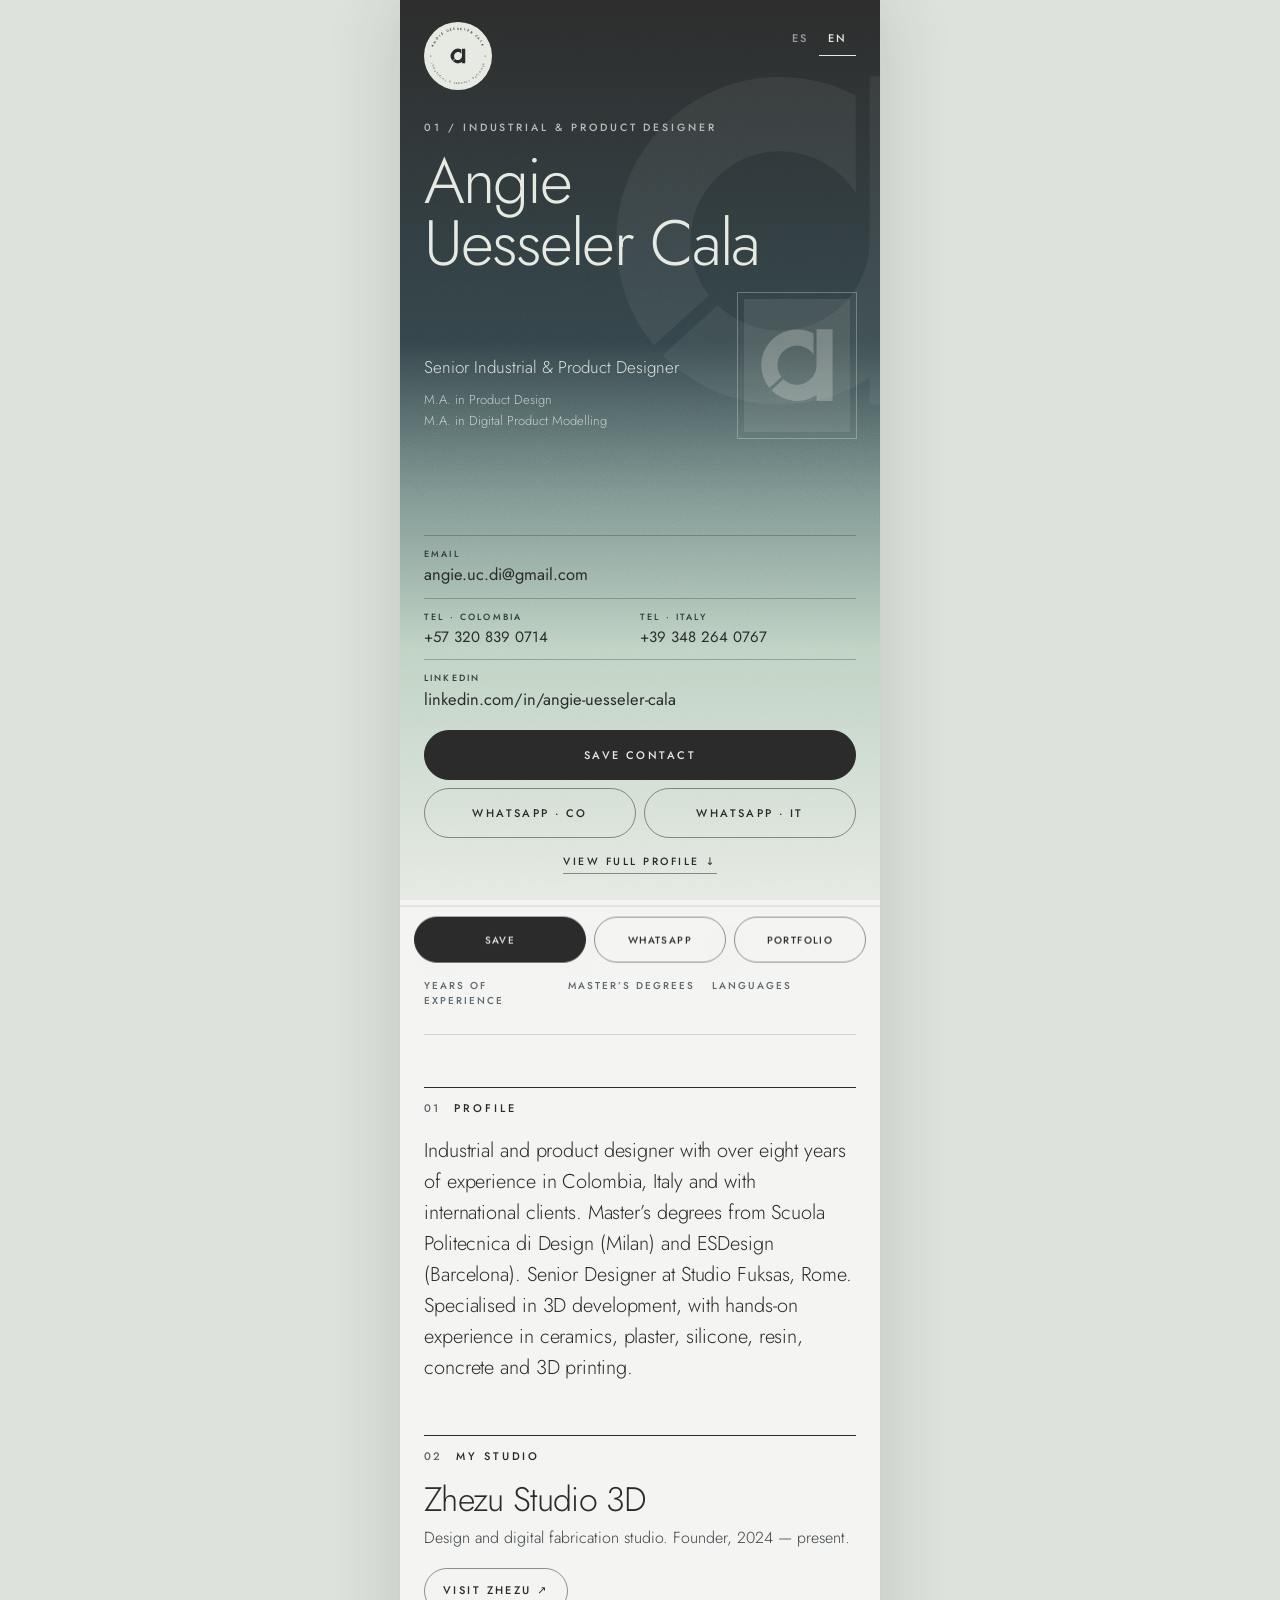
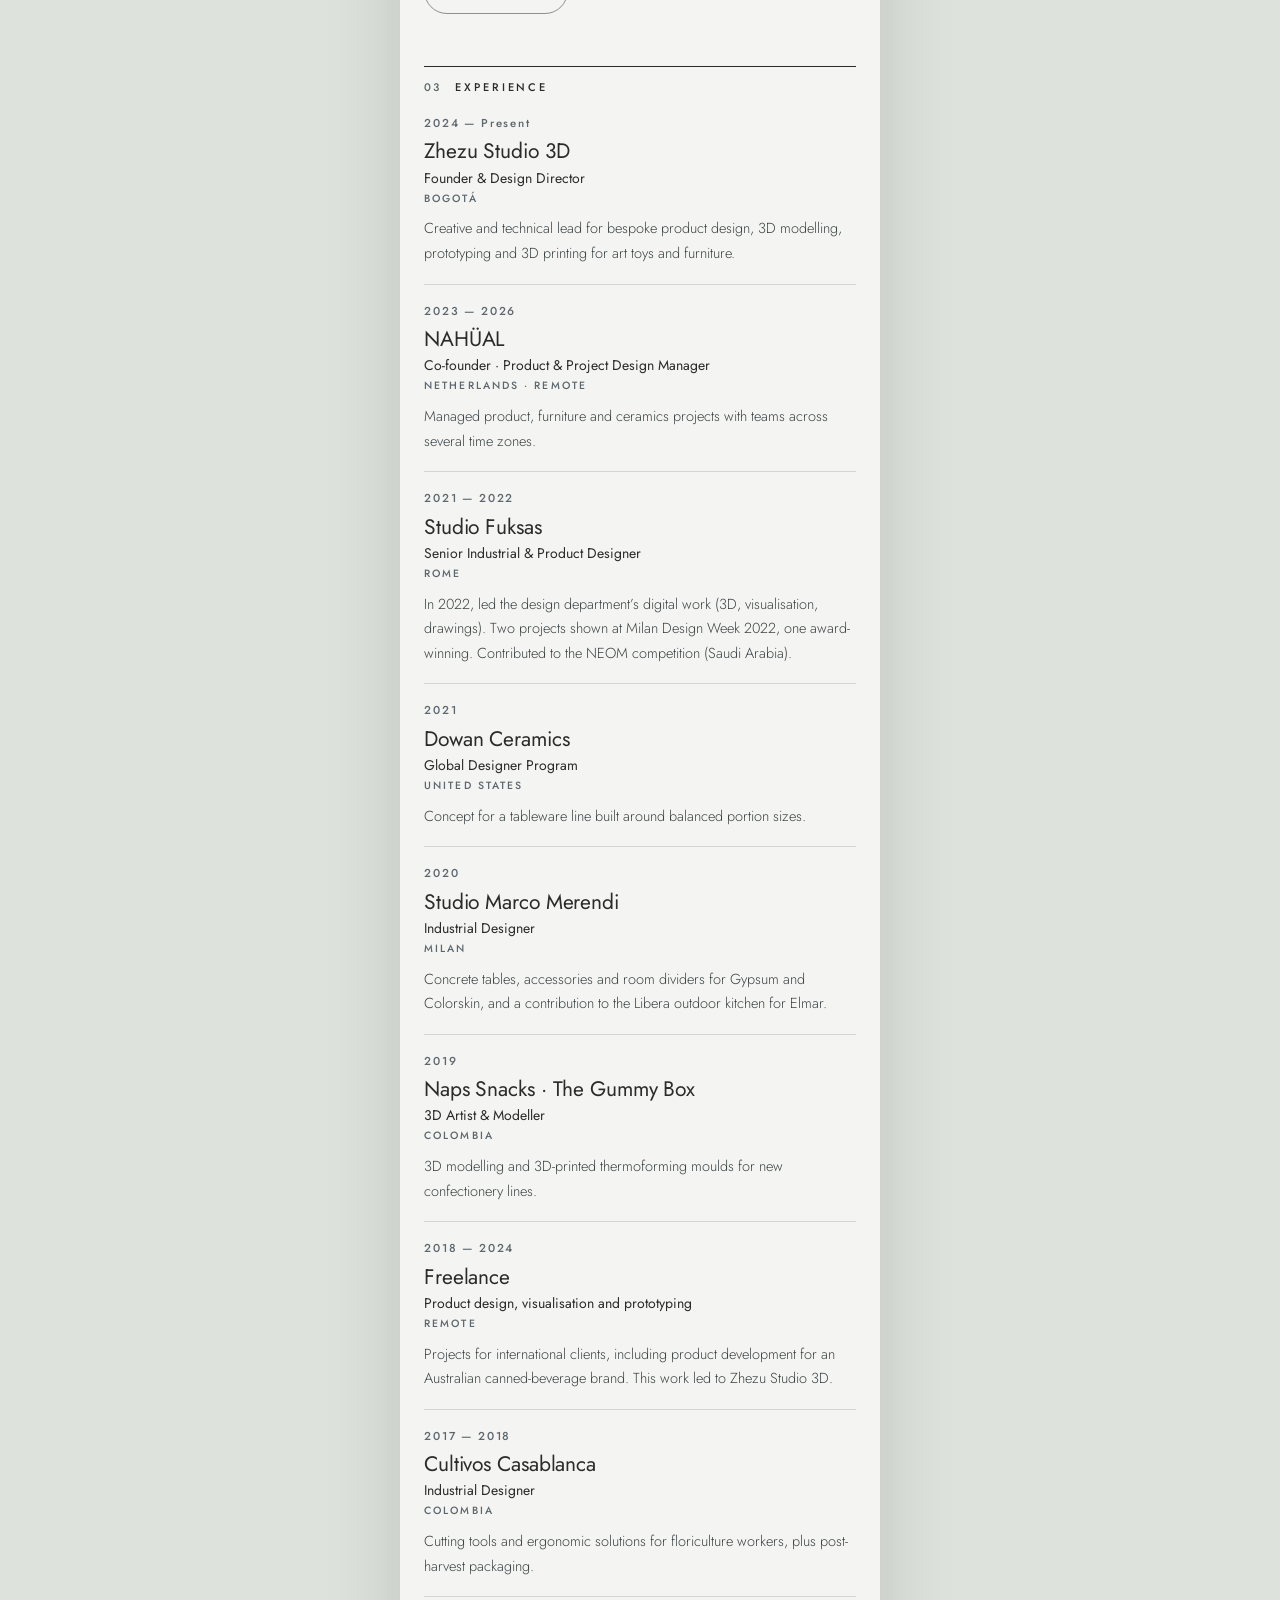
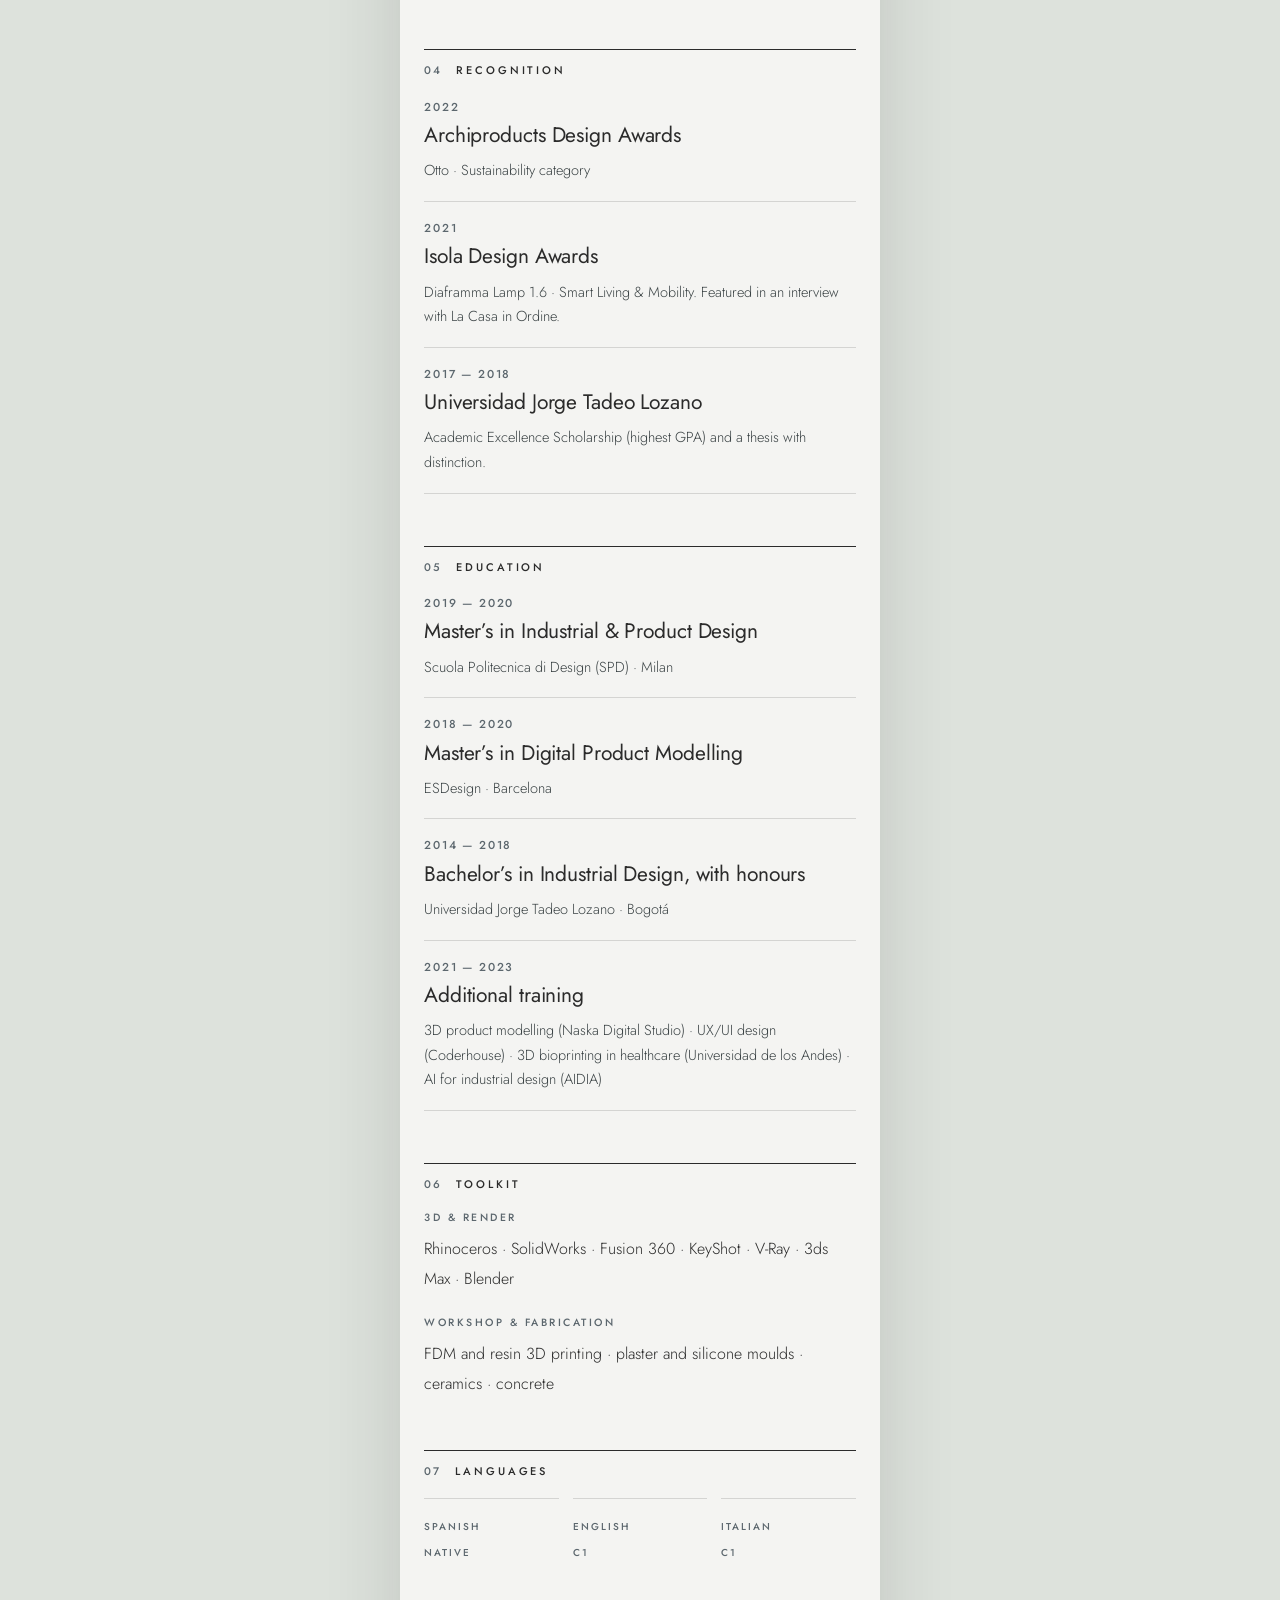
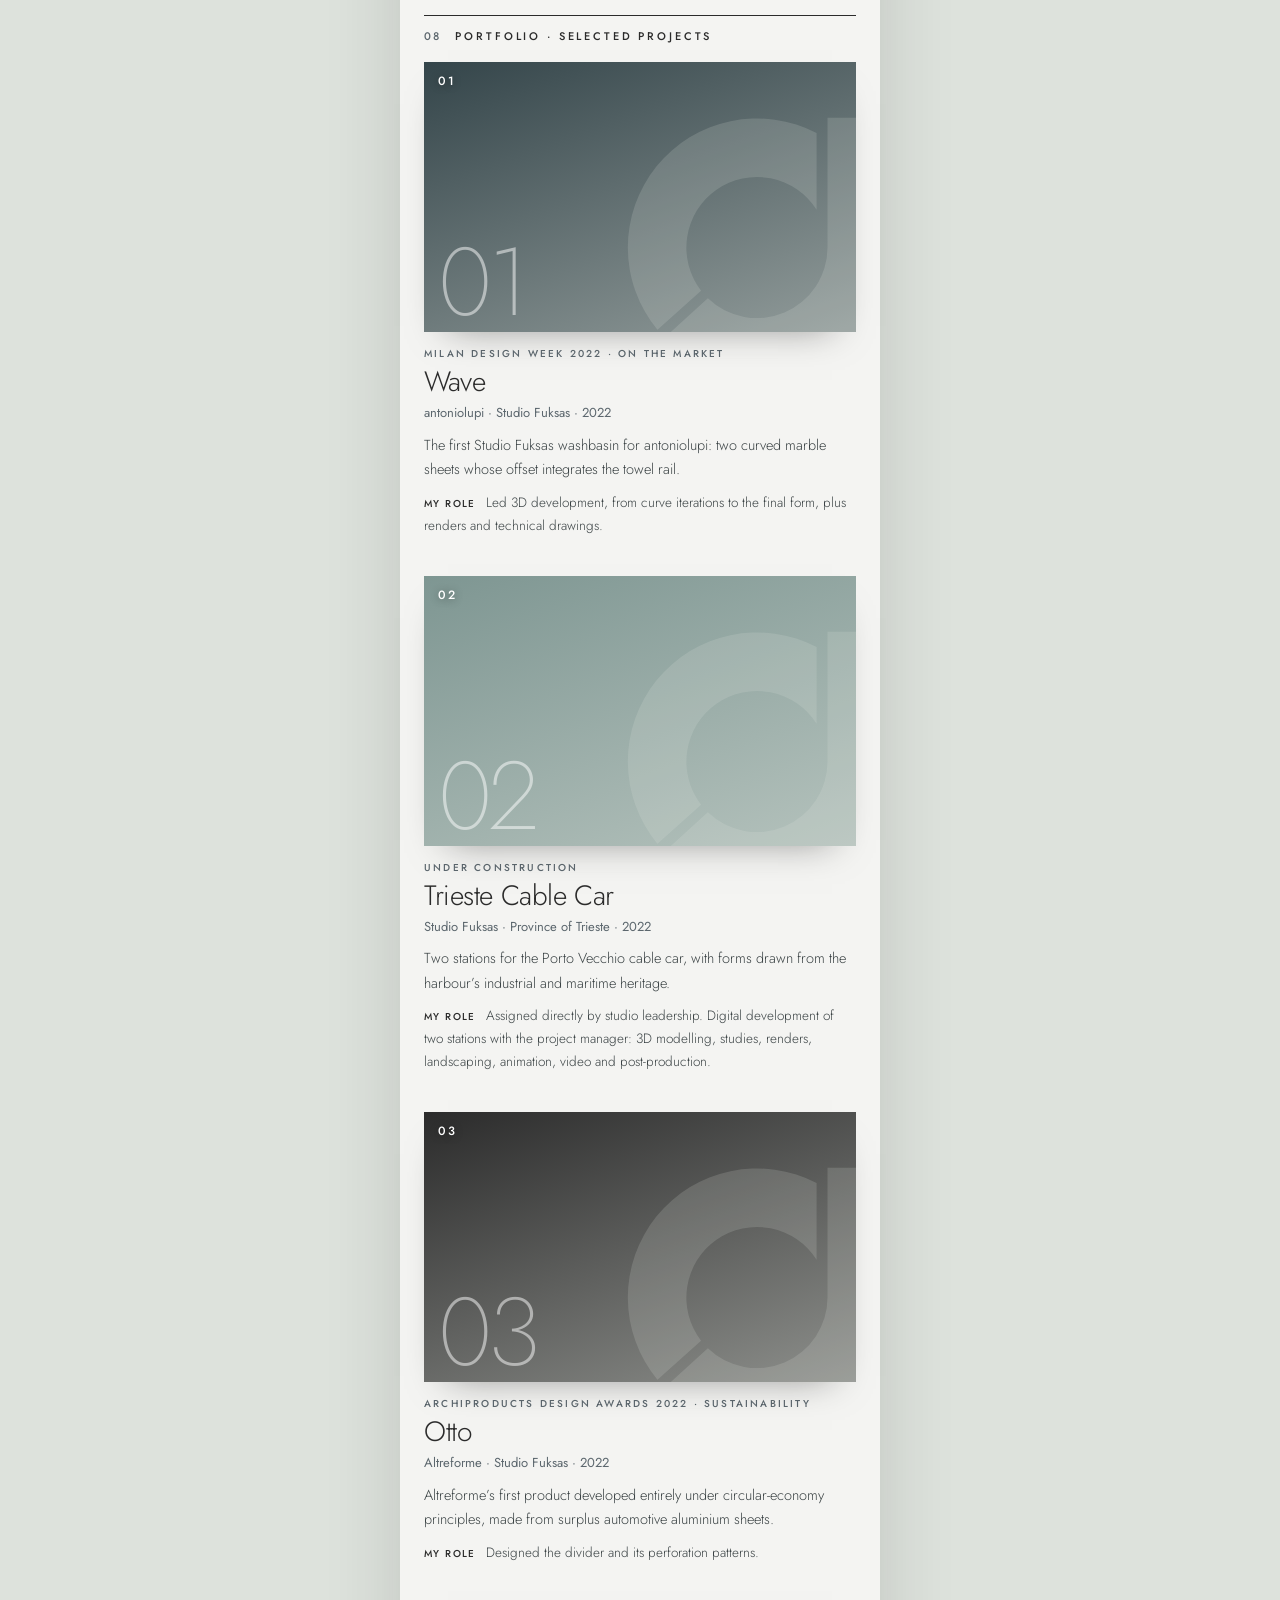
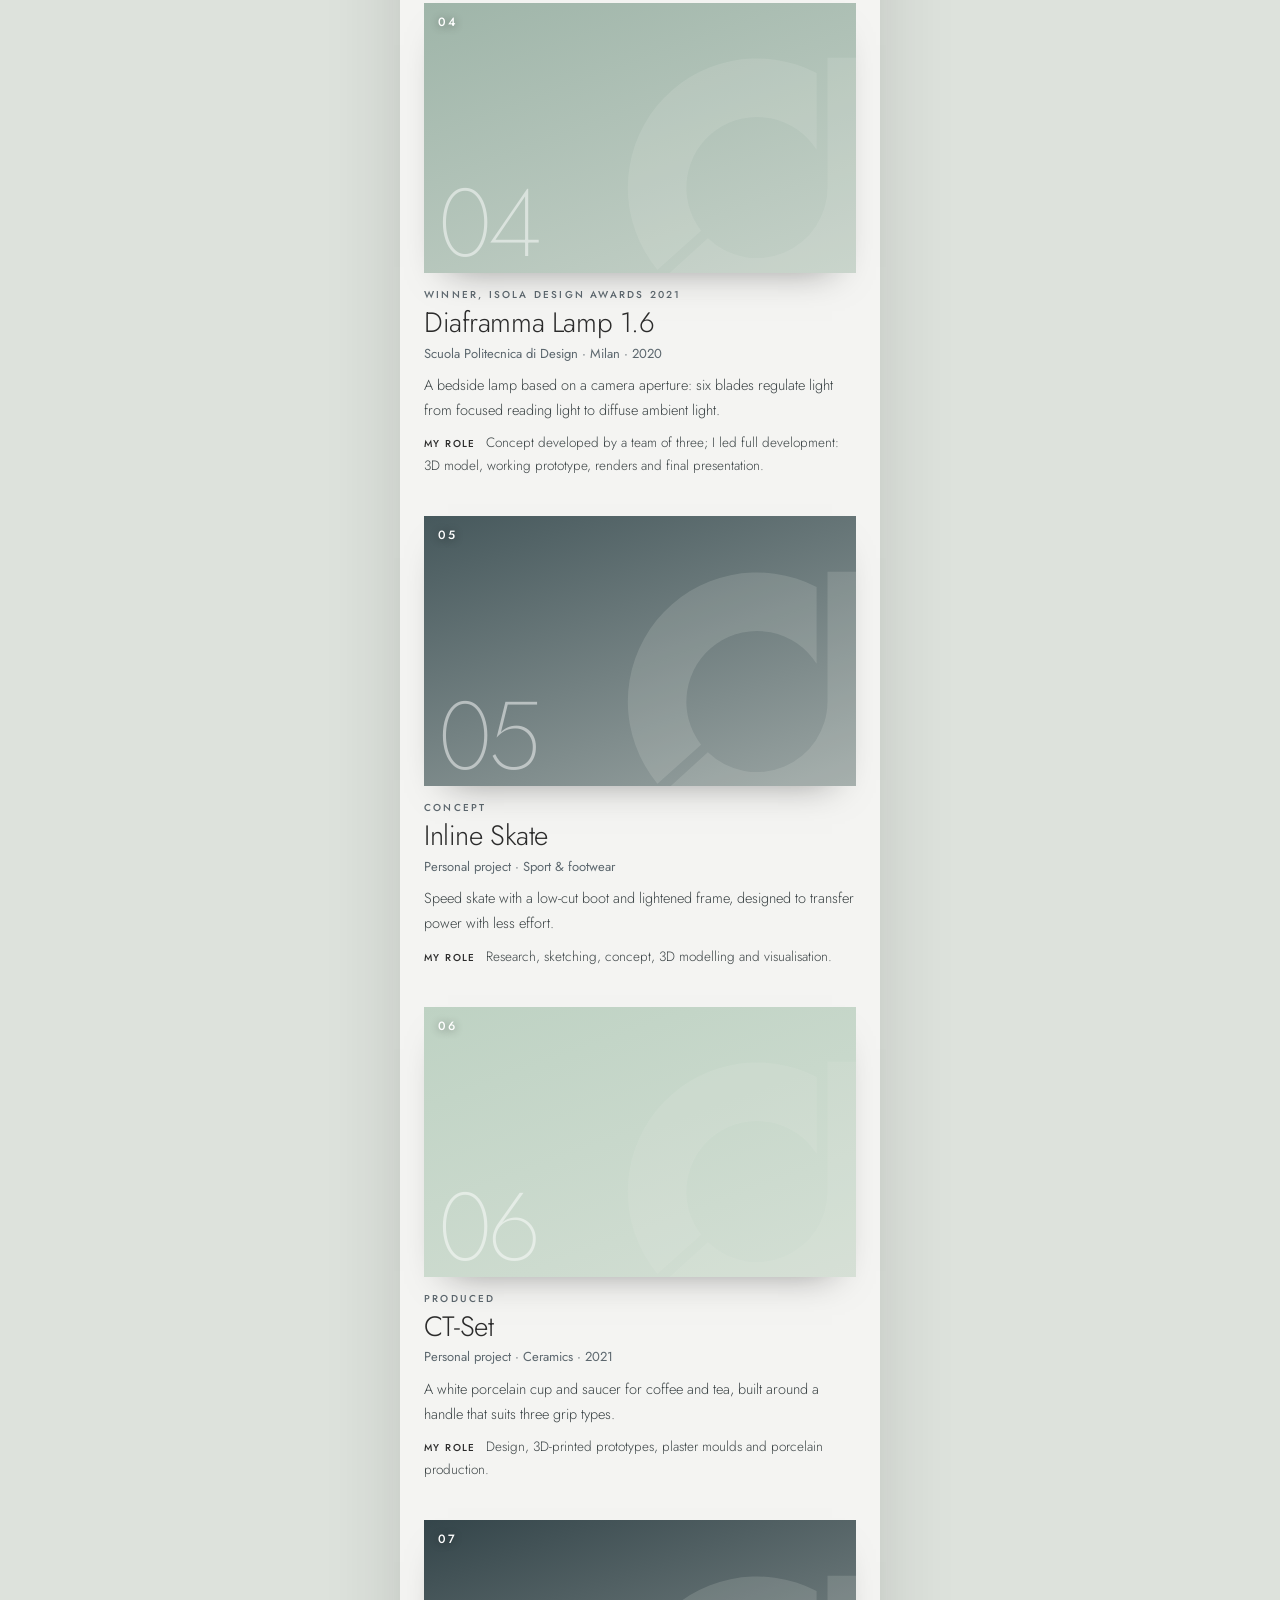
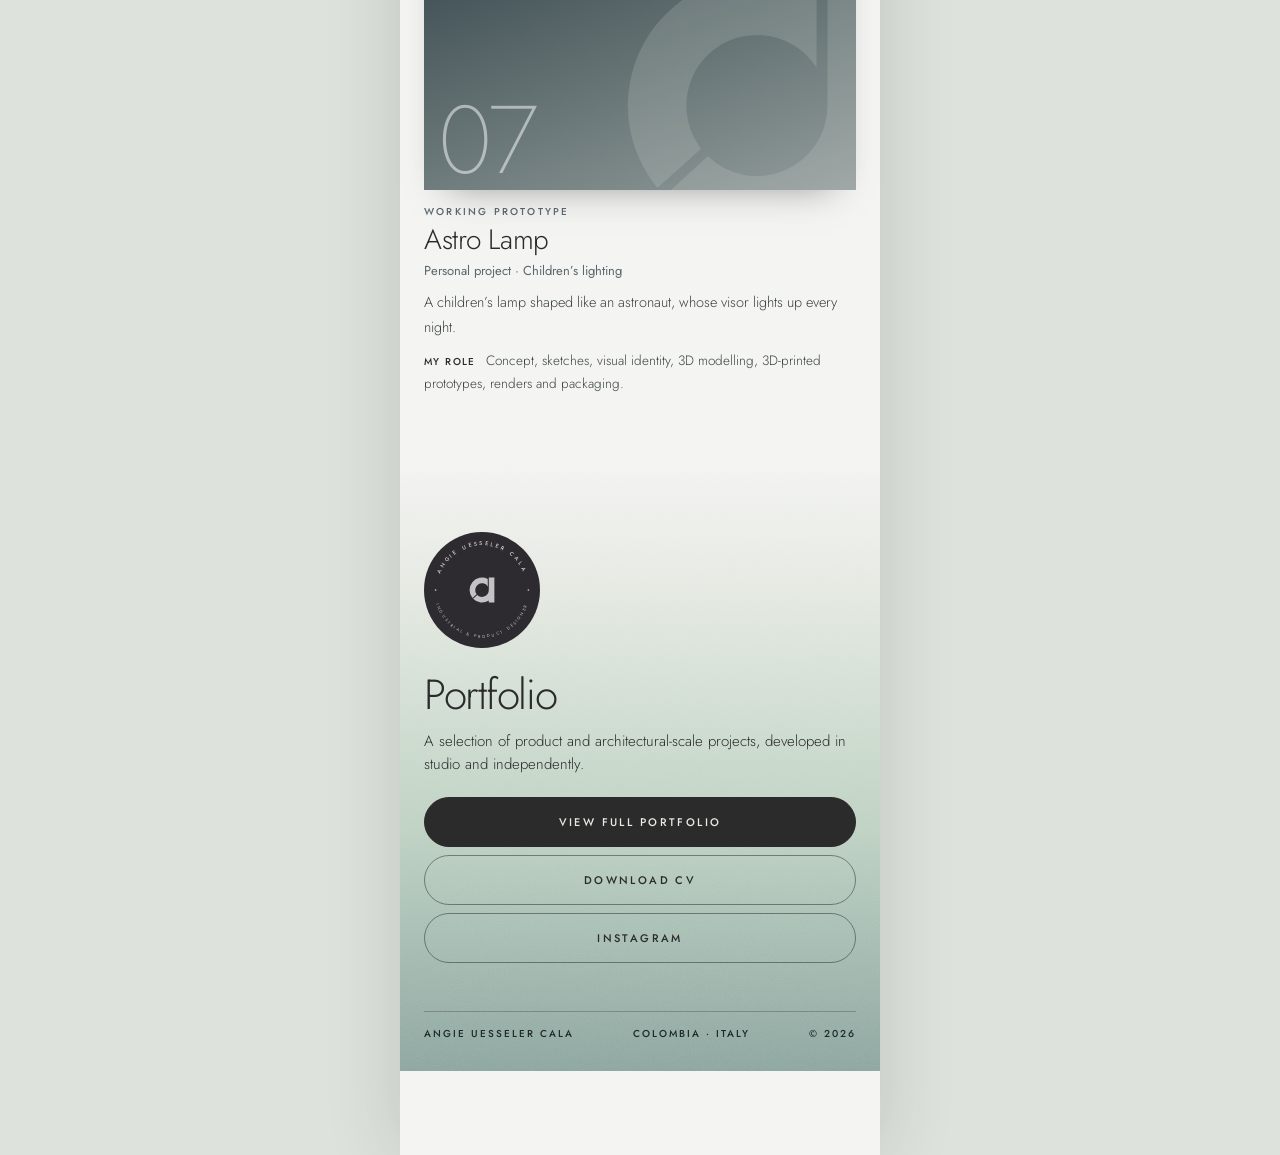
==== commit 20834195: "Add files via upload" ====
--- a/index.html
+++ b/index.html
@@ -12,128 +12,112 @@
 <link rel="preconnect" href="https://fonts.googleapis.com"><link rel="preconnect" href="https://fonts.gstatic.com" crossorigin>
 <link href="https://fonts.googleapis.com/css2?family=Jost:wght@300;400;500&display=swap" rel="stylesheet">
 <style>
-:root{--ch:#2B2B2B;--cel:#E6EAE3;--bg:#F4F4F2;--paper:#FDFCF8;--ink:#2B2B2B;--muted:#5C676E;--hair:rgba(43,43,43,.16);--g:linear-gradient(180deg,#2B2B2B 0%,#34454A 38%,#7E9692 55%,#BED2C3 72%,#E6EAE3 100%)}
-*{box-sizing:border-box;margin:0;padding:0}html{scroll-behavior:smooth;-webkit-text-size-adjust:100%}
-body{font-family:'Jost',system-ui,-apple-system,'Segoe UI',sans-serif;background:var(--bg);color:var(--ink);font-weight:400;line-height:1.5;-webkit-font-smoothing:antialiased}
+:root{--ch:#2B2B2B;--cel:#E6EAE3;--bg:#F4F4F2;--ink:#2B2B2B;--muted:#5C676E;--hair:rgba(43,43,43,.16);--g:linear-gradient(180deg,#2B2B2B 0%,#34454A 38%,#7E9692 55%,#BED2C3 72%,#E6EAE3 100%)}
+*{box-sizing:border-box;margin:0;padding:0;-webkit-tap-highlight-color:transparent}html{scroll-behavior:smooth;-webkit-text-size-adjust:100%;background:#DDE2DC}
+body{font-family:'Jost',system-ui,-apple-system,'Segoe UI',sans-serif;background:#DDE2DC;color:var(--ink);font-weight:400;line-height:1.5;-webkit-font-smoothing:antialiased}
 a{color:inherit;text-decoration:none}button{font:inherit;color:inherit;background:none;border:0;cursor:pointer}img{display:block;max-width:100%}
 html:not([lang=en]) .en{display:none}html[lang=en] .es{display:none}
-.cap{font-size:11px;font-weight:500;letter-spacing:.24em;text-transform:uppercase}
+.cap{font-size:10.5px;font-weight:500;letter-spacing:.24em;text-transform:uppercase}
 .grain{position:relative;isolation:isolate}
 .grain::after{content:"";position:absolute;inset:0;pointer-events:none;z-index:-1;opacity:.18;mix-blend-mode:overlay;background-image:url("data:image/svg+xml;utf8,<svg xmlns='http://www.w3.org/2000/svg' width='220' height='220'><filter id='n'><feTurbulence type='fractalNoise' baseFrequency='.9' numOctaves='2' stitchTiles='stitch'/><feColorMatrix type='saturate' values='0'/></filter><rect width='220' height='220' filter='url(%23n)'/></svg>")}
-/* barra */
-.bar{position:fixed;top:0;left:0;right:0;z-index:20;height:76px;display:flex;align-items:center;gap:16px;padding:0 clamp(18px,4vw,48px);color:var(--cel);transition:background .3s,color .3s,box-shadow .3s}
-.bar.solid{background:rgba(244,244,242,.94);backdrop-filter:blur(10px);color:var(--ch);box-shadow:0 1px 0 var(--hair)}
-.bar .seal{width:52px;height:52px;flex:none}
-.bar.solid .seal{filter:invert(.9)}
-.bar .nm{font-size:12px;font-weight:500;letter-spacing:.22em;text-transform:uppercase;line-height:1.3}
-.bar .nm small{display:block;font-size:9.5px;font-weight:400;letter-spacing:.26em;opacity:.65}
-.bar nav{margin-left:auto;display:flex;gap:28px}
-.bar nav a{font-size:10.5px;font-weight:500;letter-spacing:.22em;text-transform:uppercase;opacity:.8}.bar nav a:hover{opacity:1}
-.lang{display:flex;gap:4px}.lang button{font-size:11px;font-weight:500;letter-spacing:.18em;padding:6px 8px;opacity:.6;border-bottom:1px solid transparent}.lang button[aria-pressed=true]{opacity:1;border-bottom-color:currentColor}
-/* portada */
-.hero{min-height:100svh;background:linear-gradient(180deg,#2B2B2B 0%,#34454A 50%,#5E7B79 70%,#A9C0B3 86%,#D2DED4 100%);color:var(--cel);display:flex;flex-direction:column;padding:120px clamp(18px,4vw,48px) 36px;overflow:hidden}
-.hero .iso{position:absolute;right:-6vw;top:8vh;width:min(62vw,720px);color:var(--cel);opacity:.06;pointer-events:none;z-index:-1}
-.hero .in{width:100%;max-width:1240px;margin:0 auto;flex:1;display:grid;grid-template-columns:1.4fr .6fr;gap:clamp(24px,5vw,80px);align-items:center}
-.k{font-size:11px;font-weight:500;letter-spacing:.3em;text-transform:uppercase;color:rgba(230,234,227,.72)}
-h1{font-weight:300;letter-spacing:-.03em;line-height:.95;font-size:clamp(50px,8vw,124px);margin:22px 0 28px}
-h1 i{font-style:normal;display:block}
-.ttl{font-size:clamp(17px,1.7vw,22px);font-weight:300;color:rgba(230,234,227,.92)}
-.deg{margin-top:14px;font-size:14px;font-weight:300;line-height:1.7;color:rgba(230,234,227,.78)}
-.tag{margin-top:26px;max-width:470px;font-size:15px;font-weight:300;line-height:1.65;color:rgba(230,234,227,.88);padding-top:18px;border-top:1px solid rgba(230,234,227,.28)}
-.ph{position:relative;justify-self:end;width:min(100%,400px)}
-.ph .fr{aspect-ratio:4/5;background:rgba(230,234,227,.08);outline:1px solid rgba(230,234,227,.3);outline-offset:12px;overflow:hidden}
+/* app: siempre una columna de celular, también en pantallas grandes */
+.app{max-width:480px;margin:0 auto;background:var(--bg);box-shadow:0 0 70px rgba(43,43,43,.16);padding-bottom:calc(84px + env(safe-area-inset-bottom))}
+/* tarjeta */
+.card{min-height:100svh;background:var(--g);color:var(--cel);display:flex;flex-direction:column;padding:calc(22px + env(safe-area-inset-top)) 24px 26px;overflow:hidden}
+.card .iso{position:absolute;right:-70px;top:70px;width:340px;color:var(--cel);opacity:.06;pointer-events:none;z-index:-1}
+.ctop{display:flex;justify-content:space-between;align-items:flex-start}
+.seal{width:68px;height:68px;display:block;flex:none}
+.lang{display:flex;gap:2px}.lang button{font-size:11px;font-weight:500;letter-spacing:.18em;padding:8px 9px;opacity:.6;border-bottom:1px solid transparent}.lang button[aria-pressed=true]{opacity:1;border-bottom-color:currentColor}
+.k{margin-top:30px;font-size:10.5px;font-weight:500;letter-spacing:.28em;text-transform:uppercase;color:rgba(230,234,227,.75)}
+h1{font-weight:300;letter-spacing:-.03em;line-height:.98;font-size:clamp(44px,13.4vw,64px);margin:14px 0 18px}
+h1 i{font-style:normal;display:block;white-space:nowrap}
+.mid{display:grid;grid-template-columns:1fr 112px;gap:18px;align-items:end}
+.ttl{font-size:17px;font-weight:300;line-height:1.35;color:rgba(230,234,227,.95)}
+.deg{margin-top:10px;font-size:13px;font-weight:300;line-height:1.65;color:rgba(230,234,227,.8)}
+.ph .fr{aspect-ratio:4/5;background:rgba(230,234,227,.1);outline:1px solid rgba(230,234,227,.32);outline-offset:6px;overflow:hidden;margin:6px 6px 0 0}
 .ph .fr img{width:100%;height:100%;object-fit:cover;filter:grayscale(.15)}
-.ph .seal{position:absolute;left:-44px;bottom:-34px;width:132px;height:132px;filter:drop-shadow(0 12px 22px rgba(0,0,0,.28))}
-.contact{width:100%;max-width:1240px;margin:44px auto 0;color:var(--ch)}
-.cl{display:grid;grid-template-columns:repeat(4,1fr);border-top:1px solid rgba(43,43,43,.3)}
-.cl a{padding:14px 18px 14px 0}.cl .cap{font-size:9.5px;color:#2F3B3A;display:block}.cl span.v{display:block;margin-top:4px;font-size:16px}
-.btns{display:flex;flex-wrap:wrap;gap:10px;margin-top:10px}
-.btn{font-size:11px;font-weight:500;letter-spacing:.22em;text-transform:uppercase;padding:15px 24px;border:1px solid rgba(43,43,43,.5);border-radius:99px}
-.btn.p{background:var(--ch);color:var(--cel);border-color:var(--ch)}
-.btn:hover{background:rgba(43,43,43,.08)}.btn.p:hover{background:#000}
+.cl{margin-top:auto;padding-top:28px;color:var(--ch)}
+.cl a{display:block;padding:11px 0;border-top:1px solid rgba(43,43,43,.3)}
+.cl .two{display:grid;grid-template-columns:1fr 1fr;border-top:1px solid rgba(43,43,43,.3)}.cl .two a{border-top:0}
+.cl .cap{display:block;font-size:9px;color:#2F3B3A}.cl .v{display:block;margin-top:2px;font-size:16.5px}
+.btn{display:flex;align-items:center;justify-content:center;font-size:11px;font-weight:500;letter-spacing:.22em;text-transform:uppercase;padding:0 18px;height:50px;border:1px solid rgba(43,43,43,.5);border-radius:99px;color:var(--ch)}
+.btn.p{background:var(--ch);color:var(--cel);border-color:var(--ch);width:100%}
+.cl a.btn{display:flex;padding:0 10px;border:1px solid rgba(43,43,43,.5)}
+.btns2{display:grid;grid-template-columns:1fr 1fr;gap:8px;margin-top:8px}
+.more{align-self:center;margin-top:16px;font-size:10.5px;font-weight:500;letter-spacing:.24em;text-transform:uppercase;color:var(--ch);border-bottom:1px solid rgba(43,43,43,.5);padding-bottom:3px}
 /* secciones */
-.sec{max-width:1240px;margin:0 auto;padding:clamp(56px,8vw,104px) clamp(18px,4vw,48px) 0;display:grid;grid-template-columns:220px 1fr;gap:20px 56px}
-.sec>.h{border-top:1px solid var(--ink);padding-top:16px}
-.sec>.h .n{display:block;font-size:11px;font-weight:500;letter-spacing:.2em;color:var(--muted)}
-.sec>.h h2{margin-top:8px;font-size:11px;font-weight:500;letter-spacing:.26em;text-transform:uppercase}
-.sec>.b{border-top:1px solid var(--hair);padding-top:16px}
-.lead{font-size:clamp(20px,2.3vw,28px);font-weight:300;line-height:1.5;letter-spacing:-.005em;max-width:760px}
-.row{display:grid;grid-template-columns:150px 1fr 1.1fr;gap:8px 32px;padding:20px 0;border-bottom:1px solid var(--hair)}
-.row:first-child{padding-top:4px}
-.row .yr{font-size:12px;font-weight:500;letter-spacing:.14em;color:var(--muted);padding-top:5px}
-.row h3{font-size:22px;font-weight:400;letter-spacing:-.005em;line-height:1.25}
-.row .rl{margin-top:4px;font-size:14px;color:var(--ink)}.row .lc{margin-top:2px;font-size:11px;font-weight:500;letter-spacing:.2em;text-transform:uppercase;color:var(--muted)}
-.row .ds{font-size:14.5px;font-weight:300;line-height:1.7;color:#3A4244}
-.stu{display:flex;justify-content:space-between;align-items:flex-end;gap:24px;flex-wrap:wrap}
-.stu h3{font-size:clamp(30px,4vw,48px);font-weight:300;letter-spacing:-.02em;line-height:1.05}
-.stu p{margin-top:8px;font-weight:300;color:#3A4244;max-width:520px}
-.tl{display:grid;grid-template-columns:1fr 1fr;gap:24px 56px}.tl h4{font-size:11px;font-weight:500;letter-spacing:.24em;text-transform:uppercase;color:var(--muted);margin-bottom:10px}
-.tl p{font-size:16px;font-weight:300;line-height:1.9}
-.lg{display:grid;grid-template-columns:repeat(3,1fr);gap:20px}.lg div{border-top:1px solid var(--hair);padding-top:12px}.lg b{display:block;font-size:24px;font-weight:300}.lg span{font-size:11px;font-weight:500;letter-spacing:.22em;text-transform:uppercase;color:var(--muted)}
-/* proyectos */
-.pjs{display:grid;grid-template-columns:1fr 1fr;gap:56px 32px}
-.pj .im{position:relative;aspect-ratio:16/10;background:linear-gradient(160deg,var(--t),#E6EAE3 190%);overflow:hidden;box-shadow:0 20px 40px -26px rgba(43,43,43,.5)}
+.sec{padding:52px 24px 0}
+.sec>.h{border-top:1px solid var(--ink);padding-top:12px;display:flex;gap:14px;align-items:baseline}
+.sec>.h .n{font-size:11px;font-weight:500;letter-spacing:.2em;color:var(--muted)}
+.sec>.h h2{font-size:11px;font-weight:500;letter-spacing:.26em;text-transform:uppercase}
+.sec>.b{padding-top:18px}
+.lead{font-size:20px;font-weight:300;line-height:1.55;letter-spacing:-.005em}
+.row{display:block;padding:18px 0;border-bottom:1px solid var(--hair)}
+.row:first-child{padding-top:2px}
+.row .yr{font-size:11.5px;font-weight:500;letter-spacing:.16em;color:var(--muted);margin-bottom:6px}
+.row h3{font-size:21px;font-weight:400;letter-spacing:-.005em;line-height:1.25}
+.row .rl{margin-top:3px;font-size:14px}.row .lc{margin-top:2px;font-size:10.5px;font-weight:500;letter-spacing:.2em;text-transform:uppercase;color:var(--muted)}
+.row .ds{margin-top:10px;font-size:14.5px;font-weight:300;line-height:1.7;color:#3A4244}
+.stu h3{font-size:34px;font-weight:300;letter-spacing:-.02em;line-height:1.05}
+.stu p{margin:8px 0 18px;font-weight:300;color:#3A4244}
+.stu .btn{display:inline-flex;height:46px}
+.tl>div+div{margin-top:22px}.tl h4{font-size:10.5px;font-weight:500;letter-spacing:.24em;text-transform:uppercase;color:var(--muted);margin-bottom:8px}
+.tl p{font-size:16px;font-weight:300;line-height:1.85}
+.lg{display:grid;grid-template-columns:repeat(3,1fr);gap:14px}.lg div{border-top:1px solid var(--hair);padding-top:10px}.lg b{display:block;font-size:20px;font-weight:300}.lg span{font-size:10px;font-weight:500;letter-spacing:.2em;text-transform:uppercase;color:var(--muted)}
+.pjs{display:grid;gap:38px}
+.pj .im{position:relative;aspect-ratio:16/10;background:linear-gradient(160deg,var(--t),#E6EAE3 190%);overflow:hidden;box-shadow:0 18px 36px -24px rgba(43,43,43,.55)}
 .pj .im img{position:absolute;inset:0;width:100%;height:100%;object-fit:cover}
-.pj .n{position:absolute;left:16px;top:12px;font-size:12px;font-weight:500;letter-spacing:.2em;color:#fff;text-shadow:0 1px 8px rgba(0,0,0,.4)}
-.pm{padding-top:16px}.pm .tg{font-size:10.5px;font-weight:500;letter-spacing:.22em;text-transform:uppercase;color:var(--muted)}
-.pm h3{margin-top:6px;font-size:30px;font-weight:300;letter-spacing:-.015em;line-height:1.1}
-.pm .cx{margin-top:6px;font-size:13px;color:var(--muted)}
-.pm p{margin-top:12px;font-size:14.5px;font-weight:300;line-height:1.7;color:#3A4244}.pm .role{font-size:13.5px}.pm em{font-style:normal;font-weight:500;letter-spacing:.14em;text-transform:uppercase;font-size:10.5px;margin-right:6px;color:var(--ink)}
+.pj .n{position:absolute;left:14px;top:10px;font-size:12px;font-weight:500;letter-spacing:.2em;color:#fff;text-shadow:0 1px 8px rgba(0,0,0,.45)}
+.pm{padding-top:14px}.pm .tg{font-size:10px;font-weight:500;letter-spacing:.22em;text-transform:uppercase;color:var(--muted)}
+.pm h3{margin-top:6px;font-size:28px;font-weight:300;letter-spacing:-.015em;line-height:1.1}
+.pm .cx{margin-top:5px;font-size:13px;color:var(--muted)}
+.pm p{margin-top:10px;font-size:14.5px;font-weight:300;line-height:1.7;color:#3A4244}.pm .role{font-size:13.5px}.pm em{font-style:normal;font-weight:500;letter-spacing:.14em;text-transform:uppercase;font-size:10px;margin-right:6px;color:var(--ink)}
 /* cierre */
-.end{margin-top:clamp(64px,9vw,120px);background:linear-gradient(180deg,#F4F4F2 0%,#E6EAE3 22%,#BED2C3 58%,#8CA59F 100%);color:var(--ch);padding:clamp(64px,9vw,120px) clamp(18px,4vw,48px) 40px;overflow:hidden}
-.end .in{max-width:1240px;margin:0 auto;display:grid;grid-template-columns:auto 1fr;gap:40px clamp(32px,6vw,88px);align-items:center}
-.end .seal{width:clamp(110px,14vw,190px);height:clamp(110px,14vw,190px)}
-.end h2{font-size:clamp(40px,7vw,96px);font-weight:300;letter-spacing:-.03em;line-height:1}
-.end p{margin-top:16px;font-size:16px;font-weight:300;max-width:520px}
-.end .btns{margin-top:22px}
-.end .foot{max-width:1240px;margin:clamp(56px,8vw,96px) auto 0;padding-top:16px;border-top:1px solid rgba(43,43,43,.3);display:flex;justify-content:space-between;gap:16px;flex-wrap:wrap;font-size:10.5px;font-weight:500;letter-spacing:.22em;text-transform:uppercase;color:#2F3B3A}
-.rv{opacity:0;transform:translateY(14px);transition:opacity .7s ease,transform .7s ease}.rv.in{opacity:1;transform:none}
+.end{margin-top:64px;background:linear-gradient(180deg,#F4F4F2 0%,#E6EAE3 20%,#BED2C3 60%,#8CA59F 100%);color:var(--ch);padding:72px 24px 30px;text-align:left}
+.end .seal{width:116px;height:116px;filter:invert(.9)}
+.end h2{margin-top:26px;font-size:42px;font-weight:300;letter-spacing:-.03em;line-height:1.02}
+.end p{margin-top:14px;font-size:15px;font-weight:300}
+.end .btn{margin-top:22px;width:100%}
+.end .foot{margin-top:48px;padding-top:14px;border-top:1px solid rgba(43,43,43,.3);display:flex;justify-content:space-between;gap:10px;flex-wrap:wrap;font-size:10px;font-weight:500;letter-spacing:.2em;text-transform:uppercase;color:#1F2A29}
+/* dock inferior (acciones rápidas) */
+.dock{position:fixed;left:50%;bottom:0;transform:translate(-50%,110%);width:min(100%,480px);z-index:30;display:grid;grid-template-columns:1.3fr 1fr 1fr;gap:8px;padding:10px 14px calc(10px + env(safe-area-inset-bottom));background:rgba(244,244,242,.94);backdrop-filter:blur(12px);box-shadow:0 -1px 0 var(--hair);transition:transform .35s ease}
+.dock.on{transform:translate(-50%,0)}
+.dock .btn{height:46px;padding:0 8px;font-size:10px;letter-spacing:.14em;width:auto}
+.rv{opacity:0;transform:translateY(12px);transition:opacity .6s ease,transform .6s ease}.rv.in{opacity:1;transform:none}
 @media(prefers-reduced-motion:reduce){.rv{opacity:1;transform:none;transition:none}html{scroll-behavior:auto}}
-@media(max-width:900px){
- .bar nav{display:none}.bar .lang{margin-left:auto}.bar .nm small{display:none}
- .hero .in{grid-template-columns:1fr;gap:56px}.ph{justify-self:start;width:min(78%,330px);margin-left:12px}.ph .seal{left:auto;right:-30px;width:104px;height:104px}
- .cl{grid-template-columns:1fr 1fr}
- .sec{grid-template-columns:1fr;gap:0}.sec>.h{border-bottom:0;padding-bottom:6px}.sec>.b{border-top:0;padding-top:6px}
- .row{grid-template-columns:1fr;gap:4px}.row .yr{padding-top:0}
- .tl,.lg,.pjs{grid-template-columns:1fr}.pjs{gap:44px}
- .end .in{grid-template-columns:1fr}
-}
+@media(min-width:481px){.card{min-height:min(100svh,920px)}}
+.ph .fr{position:relative}.fiso{position:absolute;left:50%;top:50%;width:70%;transform:translate(-50%,-50%);color:var(--cel);opacity:.28}.ph .fr img{position:absolute;inset:0}
+.pj .im .piso{position:absolute;right:-8%;bottom:-18%;width:62%;color:#E6EAE3;opacity:.16}.pj .bn{position:absolute;left:14px;bottom:2px;font-size:96px;font-weight:200;letter-spacing:-.04em;line-height:1;color:rgba(255,255,255,.5)}
+.stats{display:grid;grid-template-columns:repeat(3,1fr);margin:0 24px;padding:26px 0;border-bottom:1px solid var(--hair)}
+.stats div{padding-right:10px}.stats b{display:block;font-size:44px;font-weight:200;letter-spacing:-.03em;line-height:1}.stats span{display:block;margin-top:8px;font-size:10px;font-weight:500;letter-spacing:.2em;text-transform:uppercase;color:var(--muted)}
 </style>
 </head>
 <body>
 <svg width="0" height="0" style="position:absolute" aria-hidden="true"><defs><symbol id="seal" viewBox="0 0 270 270"><path id="sat" d="M31 135A104 104 0 0 1 239 135" fill="none"/><path id="sab" d="M24 135A111 111 0 0 0 246 135" fill="none"/><circle cx="135" cy="135" r="135" fill="#E6EAE3"/><circle cx="27" cy="135" r="2" fill="#2B2B2B"/><circle cx="243" cy="135" r="2" fill="#2B2B2B"/><text font-family="Jost,sans-serif" font-size="13" font-weight="500" letter-spacing="5.6" fill="#2B2B2B"><textPath href="#sat" startOffset="50%" text-anchor="middle">ANGIE UESSELER CALA</textPath></text><text font-family="Jost,sans-serif" font-size="9.5" font-weight="400" letter-spacing="4.6" fill="#2B2B2B"><textPath href="#sab" startOffset="50%" text-anchor="middle">INDUSTRIAL &amp; PRODUCT DESIGNER</textPath></text><g transform="translate(135 135) scale(.1364) translate(-540 -539.5)" fill="#2B2B2B"><path d="M376.6 675.1A212 212 0 0 1 638 352L638 477.9A116 116 0 1 0 448.2 610.9Z"/><path d="M656 327H751V752H656V717.4A212 212 0 0 1 388.3 688.1L459.4 623.4A116 116 0 0 0 656 540Z"/></g></symbol></defs></svg>
 
 
-<header class="bar" id="bar">
-  <svg class="seal" role="img" aria-label="Angie Uesseler Cala"><use href="#seal"/></svg>
-  <div class="nm">Angie Uesseler Cala<small>Industrial &amp; Product Designer</small></div>
-  <nav><a href="#perfil"><span class="es">Perfil</span><span class="en">Profile</span></a><a href="#experiencia"><span class="es">Experiencia</span><span class="en">Experience</span></a><a href="#proyectos"><span class="es">Proyectos</span><span class="en">Projects</span></a><a href="#contacto"><span class="es">Contacto</span><span class="en">Contact</span></a></nav>
-  <div class="lang"><button data-lang="es">ES</button><button data-lang="en">EN</button></div>
-</header>
+<div class="app">
+<section class="card grain" id="inicio">
+  <svg class="iso" viewBox="320 319 440 440" aria-hidden="true"><path fill="currentColor" d="M376.6 675.1A212 212 0 0 1 638 352L638 477.9A116 116 0 1 0 448.2 610.9Z"/><path fill="currentColor" d="M656 327H751V752H656V717.4A212 212 0 0 1 388.3 688.1L459.4 623.4A116 116 0 0 0 656 540Z"/></svg>
+  <div class="ctop"><svg class="seal" role="img" aria-label="Angie Uesseler Cala"><use href="#seal"/></svg><div class="lang"><button data-lang="es">ES</button><button data-lang="en">EN</button></div></div>
+  <div class="k">01 / Industrial &amp; Product Designer</div>
+  <h1><i>Angie</i><i>Uesseler Cala</i></h1>
+  <div class="mid">
+    <div><div class="ttl"><span class="es">Diseñadora industrial y de producto senior</span><span class="en">Senior Industrial &amp; Product Designer</span></div>
+    <div class="deg"><span class="es">Máster en Diseño de Producto<br>Máster en Modelado de Producto Digital</span><span class="en">M.A. in Product Design<br>M.A. in Digital Product Modelling</span></div></div>
+    <div class="ph"><div class="fr"><svg class="fiso" viewBox="320 319 440 440" aria-hidden="true"><path fill="currentColor" d="M376.6 675.1A212 212 0 0 1 638 352L638 477.9A116 116 0 1 0 448.2 610.9Z"/><path fill="currentColor" d="M656 327H751V752H656V717.4A212 212 0 0 1 388.3 688.1L459.4 623.4A116 116 0 0 0 656 540Z"/></svg><img src="img/angie.jpg" alt="Angie Uesseler Cala" onerror="this.remove()"></div></div>
+  </div>
+  <div class="cl" id="contacto">
+    <a href="mailto:angie.uc.di@gmail.com"><span class="cap">Email</span><span class="v">angie.uc.di@gmail.com</span></a>
+    <div class="two"><a href="tel:+573208390714"><span class="cap"><span class="es">Tel · Colombia</span><span class="en">Tel · Colombia</span></span><span class="v" style="font-size:15px">+57 320 839 0714</span></a><a href="tel:+393482640767"><span class="cap"><span class="es">Tel · Italia</span><span class="en">Tel · Italy</span></span><span class="v" style="font-size:15px">+39 348 264 0767</span></a></div>
+    <a href="https://www.linkedin.com/in/angie-uesseler-cala" target="_blank" rel="noopener"><span class="cap">LinkedIn</span><span class="v">linkedin.com/in/angie-uesseler-cala</span></a>
+    <button class="btn p" id="save" style="margin-top:8px"><span class="es">Guardar contacto</span><span class="en">Save contact</span></button>
+    <div class="btns2"><a class="btn" href="https://wa.me/573208390714" target="_blank" rel="noopener">WhatsApp · CO</a><a class="btn" href="https://wa.me/393482640767" target="_blank" rel="noopener">WhatsApp · IT</a></div>
+  </div>
+  <a class="more" href="#perfil"><span class="es">Ver perfil completo</span><span class="en">View full profile</span> ↓</a>
+</section>
 
-<section class="hero grain" id="inicio">
-  <svg class="iso" viewBox="320 319 440 440" aria-hidden="true"><path fill="currentColor" d="M376.6 675.1A212 212 0 0 1 638 352L638 477.9A116 116 0 1 0 448.2 610.9Z"/><path fill="currentColor" d="M656 327H751V752H656V717.4A212 212 0 0 1 388.3 688.1L459.4 623.4A116 116 0 0 0 656 540Z"/></svg>
-  <div class="in">
-    <div>
-      <div class="k">Portfolio [2026]</div>
-      <h1><i>Angie</i><i>Uesseler&nbsp;Cala</i></h1>
-      <div class="ttl"><span class="es">Diseñadora industrial y de producto senior</span><span class="en">Senior Industrial &amp; Product Designer</span></div>
-      <div class="deg"><span class="es">Máster en Diseño de Producto · Máster en Modelado de Producto Digital</span><span class="en">M.A. in Product Design · M.A. in Digital Product Modelling</span><br><span class="es">Modelado 3D · Visualización · Prototipado</span><span class="en">3D modelling · Visualisation · Prototyping</span></div>
-      <p class="tag"><span class="es">Diseño de producto del concepto a la fabricación, con el mismo rigor técnico y estético.</span><span class="en">Product design from concept to production, with equal rigour in engineering and aesthetics.</span></p>
-    </div>
-    <div class="ph"><div class="fr"><img src="img/angie.jpg" alt="Angie Uesseler Cala" onerror="this.remove()"></div>
-      <svg class="seal" role="img" aria-label="Angie Uesseler Cala"><use href="#seal"/></svg></div>
-  </div>
-  <div class="contact" id="contacto">
-    <div class="cl">
-      <a href="mailto:angie.uc.di@gmail.com"><span class="cap">Email</span><span class="v">angie.uc.di@gmail.com</span></a>
-      <a href="tel:+573208390714"><span class="cap"><span class="es">Teléfono · Colombia</span><span class="en">Phone · Colombia</span></span><span class="v">+57 320 839 0714</span></a>
-      <a href="tel:+393482640767"><span class="cap"><span class="es">Teléfono · Italia</span><span class="en">Phone · Italy</span></span><span class="v">+39 348 264 0767</span></a>
-      <a href="https://www.linkedin.com/in/angie-uesseler-cala" target="_blank" rel="noopener"><span class="cap">LinkedIn · Instagram</span><span class="v">angie-uesseler-cala</span></a>
-    </div>
-    <div class="btns"><button class="btn p" id="save"><span class="es">Guardar contacto</span><span class="en">Save contact</span></button><a class="btn" href="https://wa.me/573208390714" target="_blank" rel="noopener">WhatsApp · CO</a><a class="btn" href="https://wa.me/393482640767" target="_blank" rel="noopener">WhatsApp · IT</a><a class="btn" href="https://www.instagram.com/angieuesseler.id/" target="_blank" rel="noopener">Instagram</a></div>
-  </div>
-</section>
+<div class="stats rv"><div><b>8+</b><span><span class="es">Años de experiencia</span><span class="en">Years of experience</span></span></div><div><b>2</b><span><span class="es">Máster</span><span class="en">Master’s degrees</span></span></div><div><b>3</b><span><span class="es">Idiomas</span><span class="en">Languages</span></span></div></div>
 
 <section class="sec" id="perfil"><div class="h rv"><span class="n">01</span><h2><span class="es">Perfil</span><span class="en">Profile</span></h2></div><div class="b rv"><p class="lead"><span class="es">Diseñadora industrial y de producto con más de ocho años de trayectoria en Colombia, Italia y con clientes internacionales. Maestrías en la Scuola Politecnica di Design (Milán) y ESDesign (Barcelona). Diseñadora senior en Studio Fuksas, Roma. Especialización en desarrollo 3D y experiencia práctica en cerámica, yeso, silicona, resina, concreto e impresión 3D.</span><span class="en">Industrial and product designer with over eight years of experience in Colombia, Italy and with international clients. Master’s degrees from Scuola Politecnica di Design (Milan) and ESDesign (Barcelona). Senior Designer at Studio Fuksas, Rome. Specialised in 3D development, with hands-on experience in ceramics, plaster, silicone, resin, concrete and 3D printing.</span></p></div></section>
 
@@ -144,41 +128,45 @@
 <section class="sec"><div class="h rv"><span class="n">05</span><h2><span class="es">Formación</span><span class="en">Education</span></h2></div><div class="b"><div class="row rv"><div class="yr">2019 — 2020</div><div class="nm"><h3><span class="es">Máster en Diseño Industrial y de Producto</span><span class="en">Master’s in Industrial & Product Design</span></h3></div><p class="ds">Scuola Politecnica di Design (SPD) · Milan</p></div><div class="row rv"><div class="yr">2018 — 2020</div><div class="nm"><h3><span class="es">Máster en Modelado Digital de Producto</span><span class="en">Master’s in Digital Product Modelling</span></h3></div><p class="ds">ESDesign · Barcelona</p></div><div class="row rv"><div class="yr">2014 — 2018</div><div class="nm"><h3><span class="es">Profesional en Diseño Industrial, con honores</span><span class="en">Bachelor’s in Industrial Design, with honours</span></h3></div><p class="ds">Universidad Jorge Tadeo Lozano · Bogotá</p></div><div class="row rv"><div class="yr">2021 — 2023</div><div class="nm"><h3><span class="es">Formación complementaria</span><span class="en">Additional training</span></h3></div><p class="ds"><span class="es">Modelado 3D de producto (Naska Digital Studio) · Diseño UX/UI (Coderhouse) · Bioimpresión 3D en salud (Universidad de los Andes) · IA para diseño industrial (AIDIA)</span><span class="en">3D product modelling (Naska Digital Studio) · UX/UI design (Coderhouse) · 3D bioprinting in healthcare (Universidad de los Andes) · AI for industrial design (AIDIA)</span></p></div></div></section>
 <section class="sec"><div class="h rv"><span class="n">06</span><h2><span class="es">Herramientas</span><span class="en">Toolkit</span></h2></div><div class="b rv"><div class="tl"><div><h4>3D &amp; render</h4><p>Rhinoceros · SolidWorks · Fusion 360 · KeyShot · V-Ray · 3ds Max · Blender</p></div><div><h4><span class="es">Taller y fabricación</span><span class="en">Workshop &amp; fabrication</span></h4><p><span class="es">Impresión 3D FDM y resina · moldes de yeso y silicona · cerámica · concreto</span><span class="en">FDM and resin 3D printing · plaster and silicone moulds · ceramics · concrete</span></p></div></div></div></section>
 <section class="sec"><div class="h rv"><span class="n">07</span><h2><span class="es">Idiomas</span><span class="en">Languages</span></h2></div><div class="b rv"><div class="lg"><div><b><span class="es">Español</span><span class="en">Spanish</span></b><span><span class="es">Nativo</span><span class="en">Native</span></span></div><div><b><span class="es">Inglés</span><span class="en">English</span></b><span>C1</span></div><div><b><span class="es">Italiano</span><span class="en">Italian</span></b><span>C1</span></div></div></div></section>
-<section class="sec" id="proyectos"><div class="h rv"><span class="n">08</span><h2><span class="es">Portafolio · proyectos seleccionados</span><span class="en">Portfolio · selected projects</span></h2></div><div class="b"><div class="pjs"><article class="pj rv"><div class="im" style="--t:#34454A"><img src="img/p-wave.jpg" alt="" loading="lazy" onerror="this.remove()"><span class="n">01</span></div>
+<section class="sec" id="proyectos"><div class="h rv"><span class="n">08</span><h2><span class="es">Portafolio · proyectos seleccionados</span><span class="en">Portfolio · selected projects</span></h2></div><div class="b"><div class="pjs"><article class="pj rv"><div class="im" style="--t:#34454A"><svg class="piso" viewBox="320 319 440 440" aria-hidden="true"><path fill="currentColor" d="M376.6 675.1A212 212 0 0 1 638 352L638 477.9A116 116 0 1 0 448.2 610.9Z"/><path fill="currentColor" d="M656 327H751V752H656V717.4A212 212 0 0 1 388.3 688.1L459.4 623.4A116 116 0 0 0 656 540Z"/></svg><img src="img/p-wave.jpg" alt="" loading="lazy" onerror="this.remove()"><span class="n">01</span><span class="bn">01</span></div>
 <div class="pm"><div class="tg"><span class="es">Milan Design Week 2022 · En el mercado</span><span class="en">Milan Design Week 2022 · On the market</span></div><h3>Wave</h3><div class="cx">antoniolupi · Studio Fuksas · 2022</div><p><span class="es">Primer lavabo de Studio Fuksas para antoniolupi: dos láminas curvas de mármol cuyo desfase integra el toallero.</span><span class="en">The first Studio Fuksas washbasin for antoniolupi: two curved marble sheets whose offset integrates the towel rail.</span></p><p class="role"><em><span class="es">Mi rol</span><span class="en">My role</span></em> <span class="es">Lideré el desarrollo 3D, desde las iteraciones de la curva hasta la forma final, además de renders y planos técnicos.</span><span class="en">Led 3D development, from curve iterations to the final form, plus renders and technical drawings.</span></p></div></article>
-<article class="pj rv"><div class="im" style="--t:#7E9692"><img src="img/p-trieste.jpg" alt="" loading="lazy" onerror="this.remove()"><span class="n">02</span></div>
+<article class="pj rv"><div class="im" style="--t:#7E9692"><svg class="piso" viewBox="320 319 440 440" aria-hidden="true"><path fill="currentColor" d="M376.6 675.1A212 212 0 0 1 638 352L638 477.9A116 116 0 1 0 448.2 610.9Z"/><path fill="currentColor" d="M656 327H751V752H656V717.4A212 212 0 0 1 388.3 688.1L459.4 623.4A116 116 0 0 0 656 540Z"/></svg><img src="img/p-trieste.jpg" alt="" loading="lazy" onerror="this.remove()"><span class="n">02</span><span class="bn">02</span></div>
 <div class="pm"><div class="tg"><span class="es">En construcción</span><span class="en">Under construction</span></div><h3><span class="es">Teleférico de Trieste</span><span class="en">Trieste Cable Car</span></h3><div class="cx"><span class="es">Studio Fuksas · Provincia de Trieste · 2022</span><span class="en">Studio Fuksas · Province of Trieste · 2022</span></div><p><span class="es">Dos estaciones del teleférico del Porto Vecchio, con formas tomadas del patrimonio industrial y marítimo del puerto.</span><span class="en">Two stations for the Porto Vecchio cable car, with forms drawn from the harbour’s industrial and maritime heritage.</span></p><p class="role"><em><span class="es">Mi rol</span><span class="en">My role</span></em> <span class="es">Asignada directamente por la dirección del estudio. Desarrollo digital de dos estaciones con el project manager: modelado 3D, estudios, renders, paisajismo, animación, video y postproducción.</span><span class="en">Assigned directly by studio leadership. Digital development of two stations with the project manager: 3D modelling, studies, renders, landscaping, animation, video and post-production.</span></p></div></article>
-<article class="pj rv"><div class="im" style="--t:#2B2B2B"><img src="img/p-otto.jpg" alt="" loading="lazy" onerror="this.remove()"><span class="n">03</span></div>
+<article class="pj rv"><div class="im" style="--t:#2B2B2B"><svg class="piso" viewBox="320 319 440 440" aria-hidden="true"><path fill="currentColor" d="M376.6 675.1A212 212 0 0 1 638 352L638 477.9A116 116 0 1 0 448.2 610.9Z"/><path fill="currentColor" d="M656 327H751V752H656V717.4A212 212 0 0 1 388.3 688.1L459.4 623.4A116 116 0 0 0 656 540Z"/></svg><img src="img/p-otto.jpg" alt="" loading="lazy" onerror="this.remove()"><span class="n">03</span><span class="bn">03</span></div>
 <div class="pm"><div class="tg"><span class="es">Archiproducts Design Awards 2022 · Sostenibilidad</span><span class="en">Archiproducts Design Awards 2022 · Sustainability</span></div><h3>Otto</h3><div class="cx">Altreforme · Studio Fuksas · 2022</div><p><span class="es">Primer producto de Altreforme desarrollado íntegramente bajo principios de economía circular, a partir de láminas sobrantes de aluminio automotriz.</span><span class="en">Altreforme’s first product developed entirely under circular-economy principles, made from surplus automotive aluminium sheets.</span></p><p class="role"><em><span class="es">Mi rol</span><span class="en">My role</span></em> <span class="es">Diseñé el separador y sus patrones de perforación.</span><span class="en">Designed the divider and its perforation patterns.</span></p></div></article>
-<article class="pj rv"><div class="im" style="--t:#9FB5A9"><img src="img/p-dia.jpg" alt="" loading="lazy" onerror="this.remove()"><span class="n">04</span></div>
+<article class="pj rv"><div class="im" style="--t:#9FB5A9"><svg class="piso" viewBox="320 319 440 440" aria-hidden="true"><path fill="currentColor" d="M376.6 675.1A212 212 0 0 1 638 352L638 477.9A116 116 0 1 0 448.2 610.9Z"/><path fill="currentColor" d="M656 327H751V752H656V717.4A212 212 0 0 1 388.3 688.1L459.4 623.4A116 116 0 0 0 656 540Z"/></svg><img src="img/p-dia.jpg" alt="" loading="lazy" onerror="this.remove()"><span class="n">04</span><span class="bn">04</span></div>
 <div class="pm"><div class="tg"><span class="es">Ganadora Isola Design Awards 2021</span><span class="en">Winner, Isola Design Awards 2021</span></div><h3>Diaframma Lamp 1.6</h3><div class="cx"><span class="es">Scuola Politecnica di Design · Milán · 2020</span><span class="en">Scuola Politecnica di Design · Milan · 2020</span></div><p><span class="es">Lámpara de mesa inspirada en el diafragma de una cámara: seis láminas regulan la luz, de lectura focalizada a ambiental difusa.</span><span class="en">A bedside lamp based on a camera aperture: six blades regulate light from focused reading light to diffuse ambient light.</span></p><p class="role"><em><span class="es">Mi rol</span><span class="en">My role</span></em> <span class="es">Concepto desarrollado en equipo de tres; lideré el desarrollo completo: modelo 3D, prototipo funcional, renders y presentación final.</span><span class="en">Concept developed by a team of three; I led full development: 3D model, working prototype, renders and final presentation.</span></p></div></article>
-<article class="pj rv"><div class="im" style="--t:#46585C"><img src="img/p-skate.jpg" alt="" loading="lazy" onerror="this.remove()"><span class="n">05</span></div>
+<article class="pj rv"><div class="im" style="--t:#46585C"><svg class="piso" viewBox="320 319 440 440" aria-hidden="true"><path fill="currentColor" d="M376.6 675.1A212 212 0 0 1 638 352L638 477.9A116 116 0 1 0 448.2 610.9Z"/><path fill="currentColor" d="M656 327H751V752H656V717.4A212 212 0 0 1 388.3 688.1L459.4 623.4A116 116 0 0 0 656 540Z"/></svg><img src="img/p-skate.jpg" alt="" loading="lazy" onerror="this.remove()"><span class="n">05</span><span class="bn">05</span></div>
 <div class="pm"><div class="tg"><span class="es">Concepto</span><span class="en">Concept</span></div><h3>Inline Skate</h3><div class="cx"><span class="es">Proyecto personal · Deporte y calzado</span><span class="en">Personal project · Sport & footwear</span></div><p><span class="es">Patín de velocidad con bota de caña baja y chasis aligerado, pensado para transferir potencia con menos esfuerzo.</span><span class="en">Speed skate with a low-cut boot and lightened frame, designed to transfer power with less effort.</span></p><p class="role"><em><span class="es">Mi rol</span><span class="en">My role</span></em> <span class="es">Investigación, bocetos, concepto, modelado 3D y visualización.</span><span class="en">Research, sketching, concept, 3D modelling and visualisation.</span></p></div></article>
-<article class="pj rv"><div class="im" style="--t:#BED2C3"><img src="img/p-ct.jpg" alt="" loading="lazy" onerror="this.remove()"><span class="n">06</span></div>
+<article class="pj rv"><div class="im" style="--t:#BED2C3"><svg class="piso" viewBox="320 319 440 440" aria-hidden="true"><path fill="currentColor" d="M376.6 675.1A212 212 0 0 1 638 352L638 477.9A116 116 0 1 0 448.2 610.9Z"/><path fill="currentColor" d="M656 327H751V752H656V717.4A212 212 0 0 1 388.3 688.1L459.4 623.4A116 116 0 0 0 656 540Z"/></svg><img src="img/p-ct.jpg" alt="" loading="lazy" onerror="this.remove()"><span class="n">06</span><span class="bn">06</span></div>
 <div class="pm"><div class="tg"><span class="es">Producido</span><span class="en">Produced</span></div><h3>CT-Set</h3><div class="cx"><span class="es">Proyecto personal · Cerámica · 2021</span><span class="en">Personal project · Ceramics · 2021</span></div><p><span class="es">Taza y plato de porcelana blanca para café y té, construidos alrededor de un asa que se adapta a tres tipos de agarre.</span><span class="en">A white porcelain cup and saucer for coffee and tea, built around a handle that suits three grip types.</span></p><p class="role"><em><span class="es">Mi rol</span><span class="en">My role</span></em> <span class="es">Diseño, prototipos impresos en 3D, moldes de yeso y producción en porcelana.</span><span class="en">Design, 3D-printed prototypes, plaster moulds and porcelain production.</span></p></div></article>
-<article class="pj rv"><div class="im" style="--t:#34454A"><img src="img/p-astro.jpg" alt="" loading="lazy" onerror="this.remove()"><span class="n">07</span></div>
+<article class="pj rv"><div class="im" style="--t:#34454A"><svg class="piso" viewBox="320 319 440 440" aria-hidden="true"><path fill="currentColor" d="M376.6 675.1A212 212 0 0 1 638 352L638 477.9A116 116 0 1 0 448.2 610.9Z"/><path fill="currentColor" d="M656 327H751V752H656V717.4A212 212 0 0 1 388.3 688.1L459.4 623.4A116 116 0 0 0 656 540Z"/></svg><img src="img/p-astro.jpg" alt="" loading="lazy" onerror="this.remove()"><span class="n">07</span><span class="bn">07</span></div>
 <div class="pm"><div class="tg"><span class="es">Prototipo funcional</span><span class="en">Working prototype</span></div><h3>Astro Lamp</h3><div class="cx"><span class="es">Proyecto personal · Iluminación infantil</span><span class="en">Personal project · Children’s lighting</span></div><p><span class="es">Lámpara infantil con forma de astronauta, cuyo visor se ilumina cada noche.</span><span class="en">A children’s lamp shaped like an astronaut, whose visor lights up every night.</span></p><p class="role"><em><span class="es">Mi rol</span><span class="en">My role</span></em> <span class="es">Concepto, bocetos, identidad visual, modelado 3D, prototipos impresos en 3D, renders y empaque.</span><span class="en">Concept, sketches, visual identity, 3D modelling, 3D-printed prototypes, renders and packaging.</span></p></div></article>
 </div></div></section>
 
-<section class="end grain"><div class="in">
+<section class="end grain">
   <svg class="seal" role="img" aria-label="Angie Uesseler Cala"><use href="#seal"/></svg>
-  <div><h2><span class="es">Ver el portafolio completo</span><span class="en">The full portfolio</span></h2><p><span class="es">Una selección de proyectos de producto y escala arquitectónica, desarrollados en estudio y de forma independiente.</span><span class="en">A selection of product and architectural-scale projects, developed in studio and independently.</span></p>
-  <div class="btns"><a class="btn p" id="pf" href="portafolio.html"><span class="es">Ver portafolio completo</span><span class="en">View full portfolio</span></a><a class="btn" id="pf2" href="portafolio.html"><span class="es">Abrir en línea</span><span class="en">Open online</span></a></div></div>
+  <h2><span class="es">Portafolio</span><span class="en">Portfolio</span></h2><p><span class="es">Una selección de proyectos de producto y escala arquitectónica, desarrollados en estudio y de forma independiente.</span><span class="en">A selection of product and architectural-scale projects, developed in studio and independently.</span></p>
+  <a class="btn p" id="pf" href="portafolio.html"><span class="es">Ver portafolio completo</span><span class="en">View full portfolio</span></a>
+  <a class="btn" id="cv" style="margin-top:8px" href="cv.html"><span class="es">Descargar CV</span><span class="en">Download CV</span></a>
+  <a class="btn" id="ig" style="margin-top:8px" href="https://www.instagram.com/angieuesseler.id/" target="_blank" rel="noopener">Instagram</a>
+  <div class="foot"><span>Angie Uesseler Cala</span><span>Colombia · <span class="es">Italia</span><span class="en">Italy</span></span><span>© 2026</span></div>
+</section>
 </div>
-<div class="foot"><span>Angie Uesseler Cala</span><span><span class="es">Versión corta</span><span class="en">Short version</span>: Colombia · <span class="es">Italia</span><span class="en">Italy</span></span><span>© 2026</span></div></section>
+<div class="dock" id="dock"><button class="btn p" id="save2"><span class="es">Guardar</span><span class="en">Save</span></button><a class="btn" href="https://wa.me/573208390714" target="_blank" rel="noopener">WhatsApp</a><a class="btn" id="pf2" href="portafolio.html"><span class="es">Portafolio</span><span class="en">Portfolio</span></a></div>
 <script>
 (function(){
 var d=document,h=d.documentElement;
 function pick(){var x=(location.hash||"").replace("#","").toLowerCase();if(x==="en"||x==="es")return x;try{var s=localStorage.getItem("auc-lang");if(s==="en"||s==="es")return s}catch(e){}return (navigator.language||"es").slice(0,2).toLowerCase()==="en"?"en":"es"}
 function apply(l){h.lang=l;d.querySelectorAll(".lang button").forEach(function(b){b.setAttribute("aria-pressed",b.dataset.lang===l)});
-d.getElementById("pf").href="portafolio.html#"+l;d.getElementById("pf2").href="portafolio.html#"+l;try{localStorage.setItem("auc-lang",l)}catch(e){}}
+d.getElementById("pf").href="portafolio.html#"+l;d.getElementById("pf2").href="portafolio.html#"+l;d.getElementById("cv").href="cv.html#"+l;try{localStorage.setItem("auc-lang",l)}catch(e){}}
 d.querySelectorAll(".lang button").forEach(function(b){b.addEventListener("click",function(){history.replaceState(null,"",location.pathname+"#"+b.dataset.lang);apply(b.dataset.lang)})});
 apply(pick());
-var bar=d.getElementById("bar");function sc(){bar.classList.toggle("solid",window.scrollY>window.innerHeight*.72)}addEventListener("scroll",sc,{passive:true});sc();
+var dk=d.getElementById("dock"),cd=d.getElementById("inicio");function sc(){dk.classList.toggle("on",window.scrollY>cd.offsetHeight*.55)}addEventListener("scroll",sc,{passive:true});sc();
 if("IntersectionObserver" in window){var io=new IntersectionObserver(function(es){es.forEach(function(e){if(e.isIntersecting){e.target.classList.add("in");io.unobserve(e.target)}})},{rootMargin:"0px 0px -6% 0px"});d.querySelectorAll(".rv").forEach(function(el){io.observe(el)})}else d.querySelectorAll(".rv").forEach(function(el){el.classList.add("in")});
 function vc(){var v=["BEGIN:VCARD","VERSION:3.0","N:Uesseler Cala;Angie;;;","FN:Angie Uesseler Cala","TITLE:Industrial & Product Designer","EMAIL;TYPE=INTERNET:angie.uc.di@gmail.com","TEL;TYPE=CELL:+573208390714","TEL;TYPE=CELL:+393482640767","URL:https://www.linkedin.com/in/angie-uesseler-cala","END:VCARD"].join("\r\n");
 var a=d.createElement("a");a.href=URL.createObjectURL(new Blob([v],{type:"text/vcard"}));a.download="Angie-Uesseler-Cala.vcf";d.body.appendChild(a);a.click();setTimeout(function(){URL.revokeObjectURL(a.href);a.remove()},500)}
-d.getElementById("save").addEventListener("click",vc);
+d.getElementById("save").addEventListener("click",vc);d.getElementById("save2").addEventListener("click",vc);
 d.addEventListener("contextmenu",function(e){if(e.target.tagName==="IMG")e.preventDefault()});
 })();
 </script>
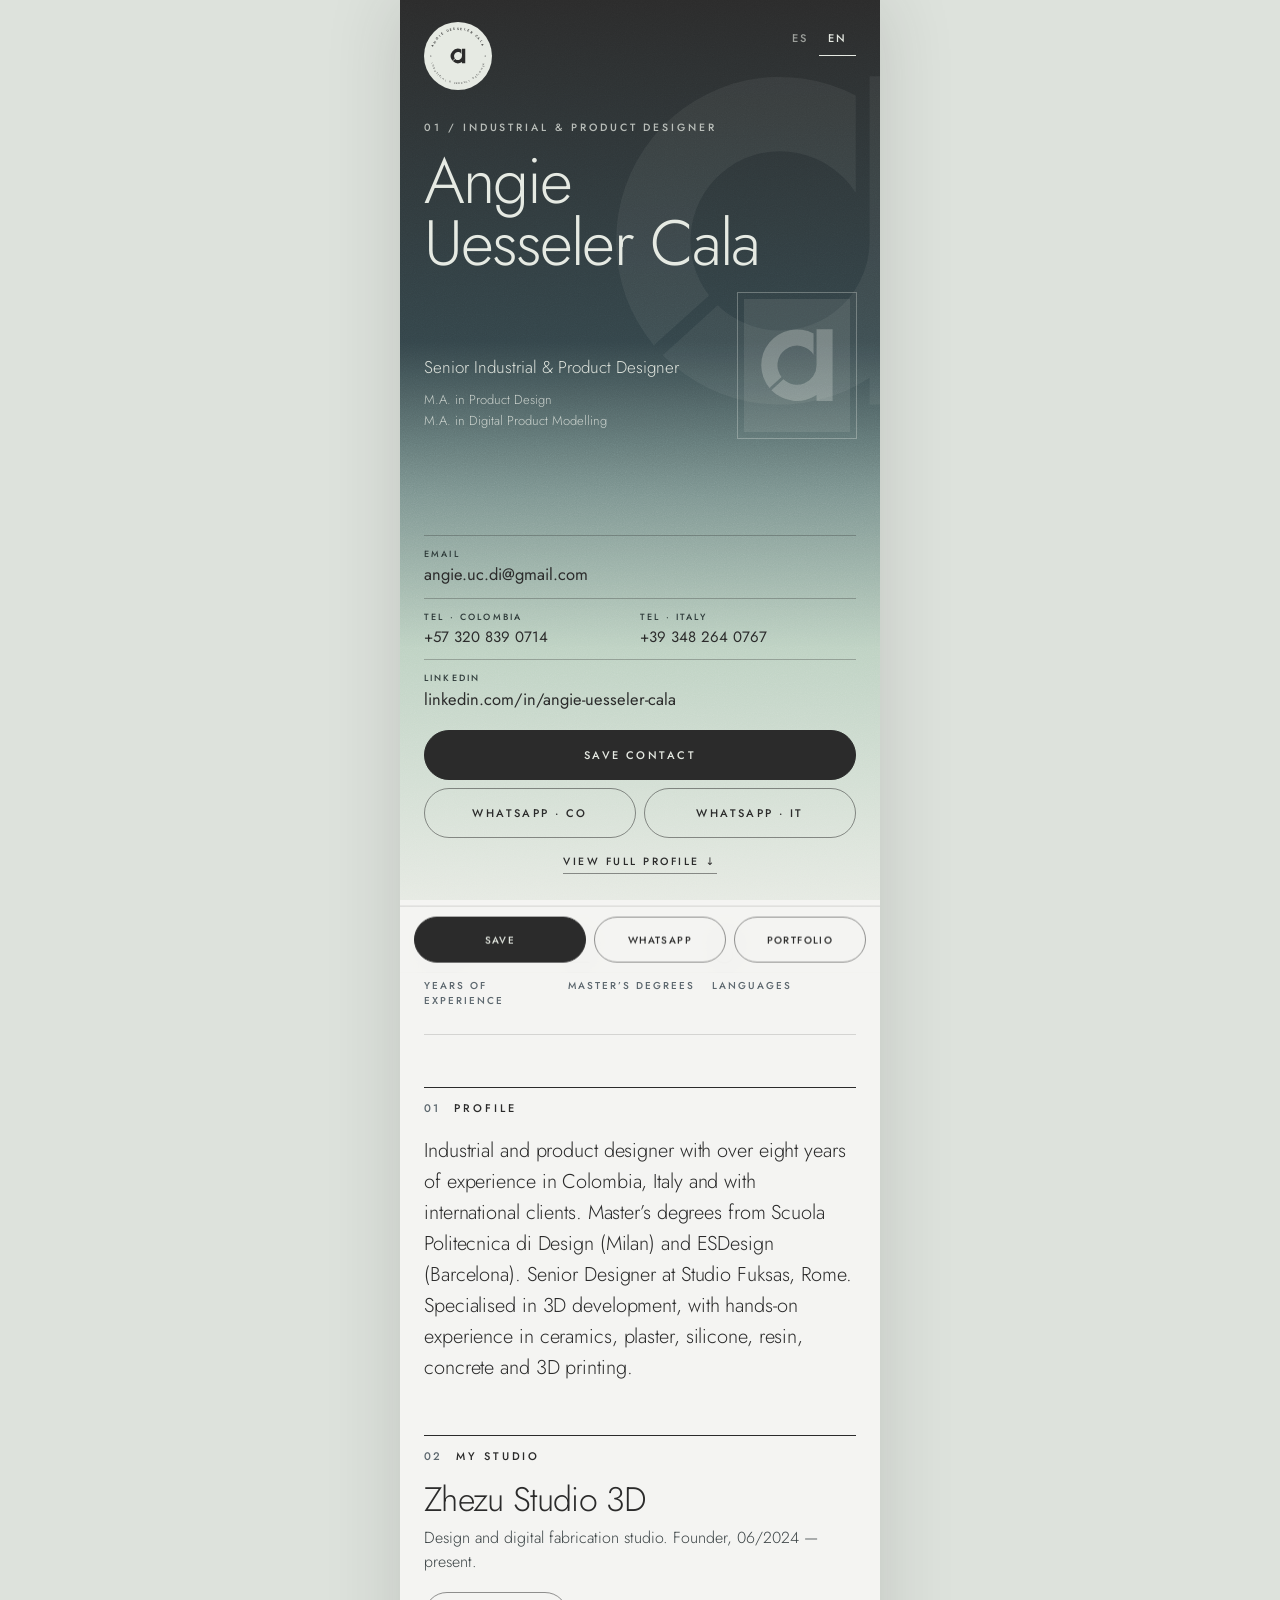
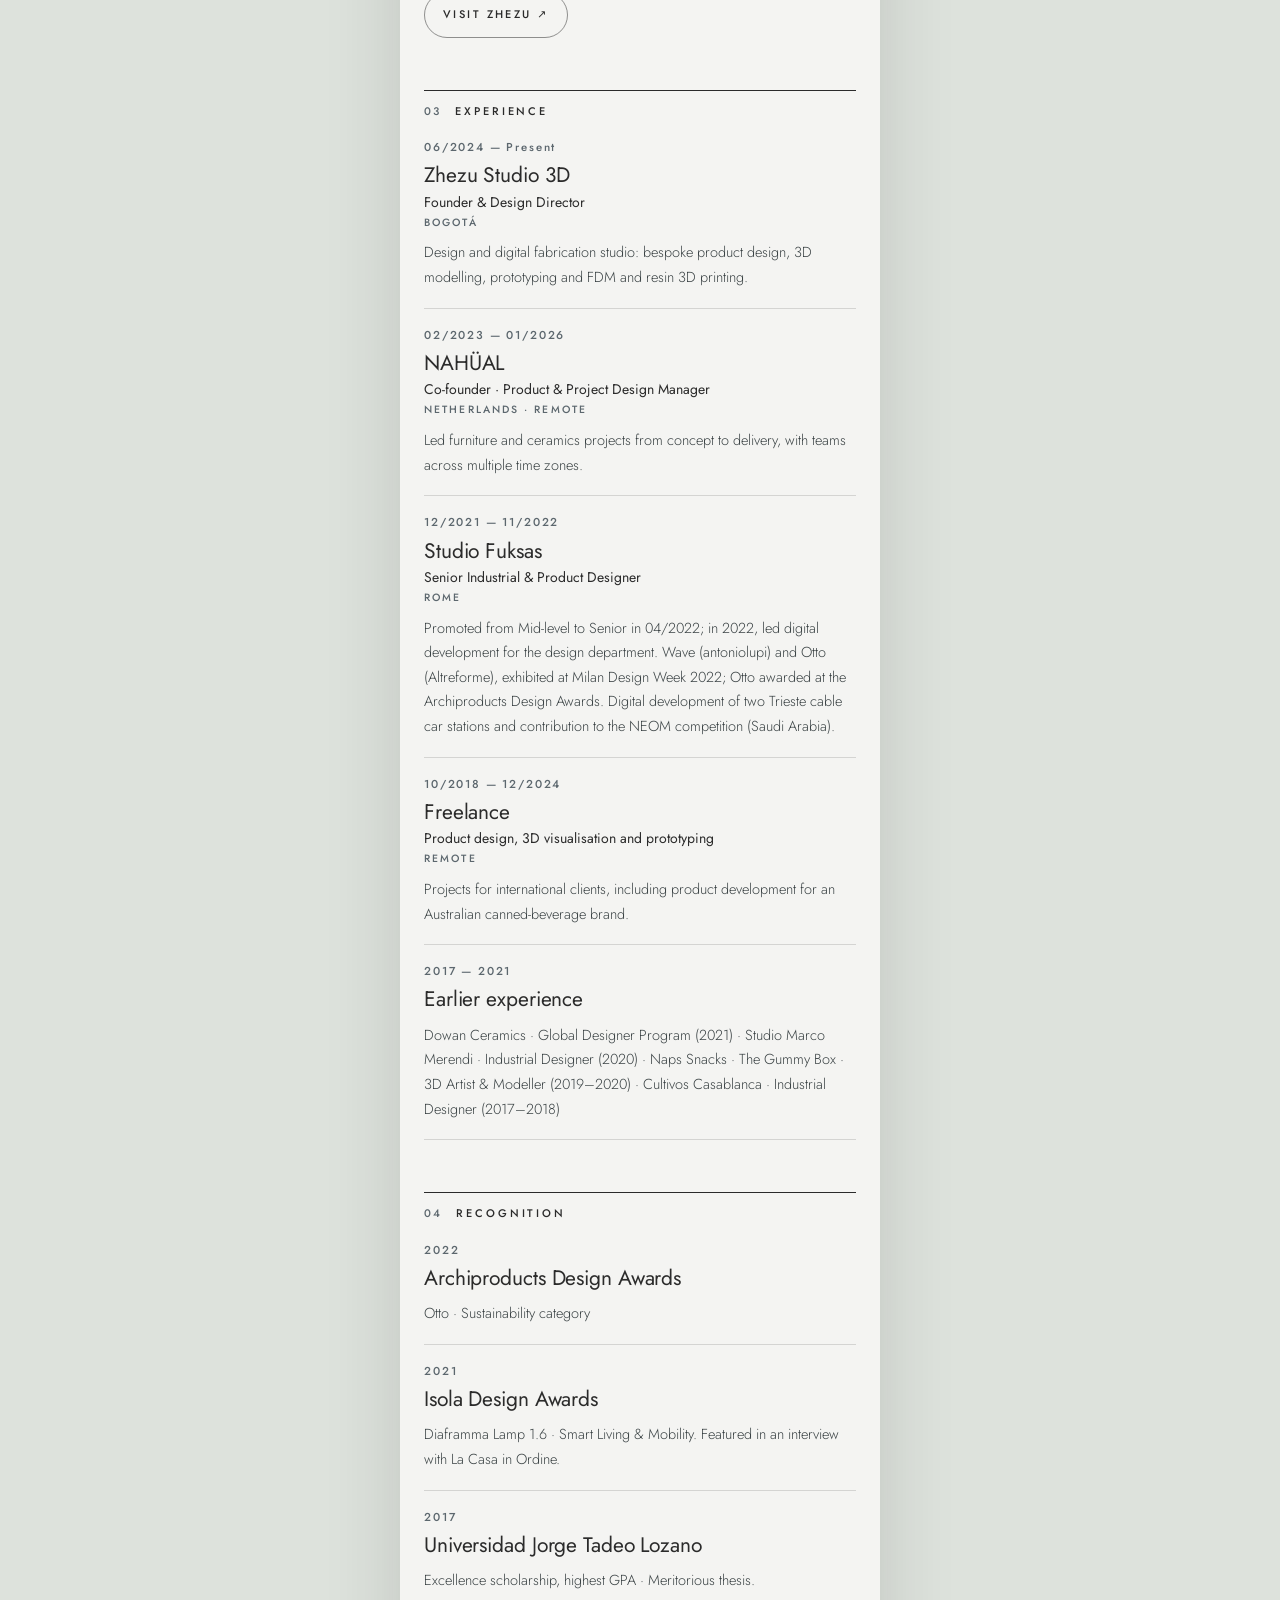
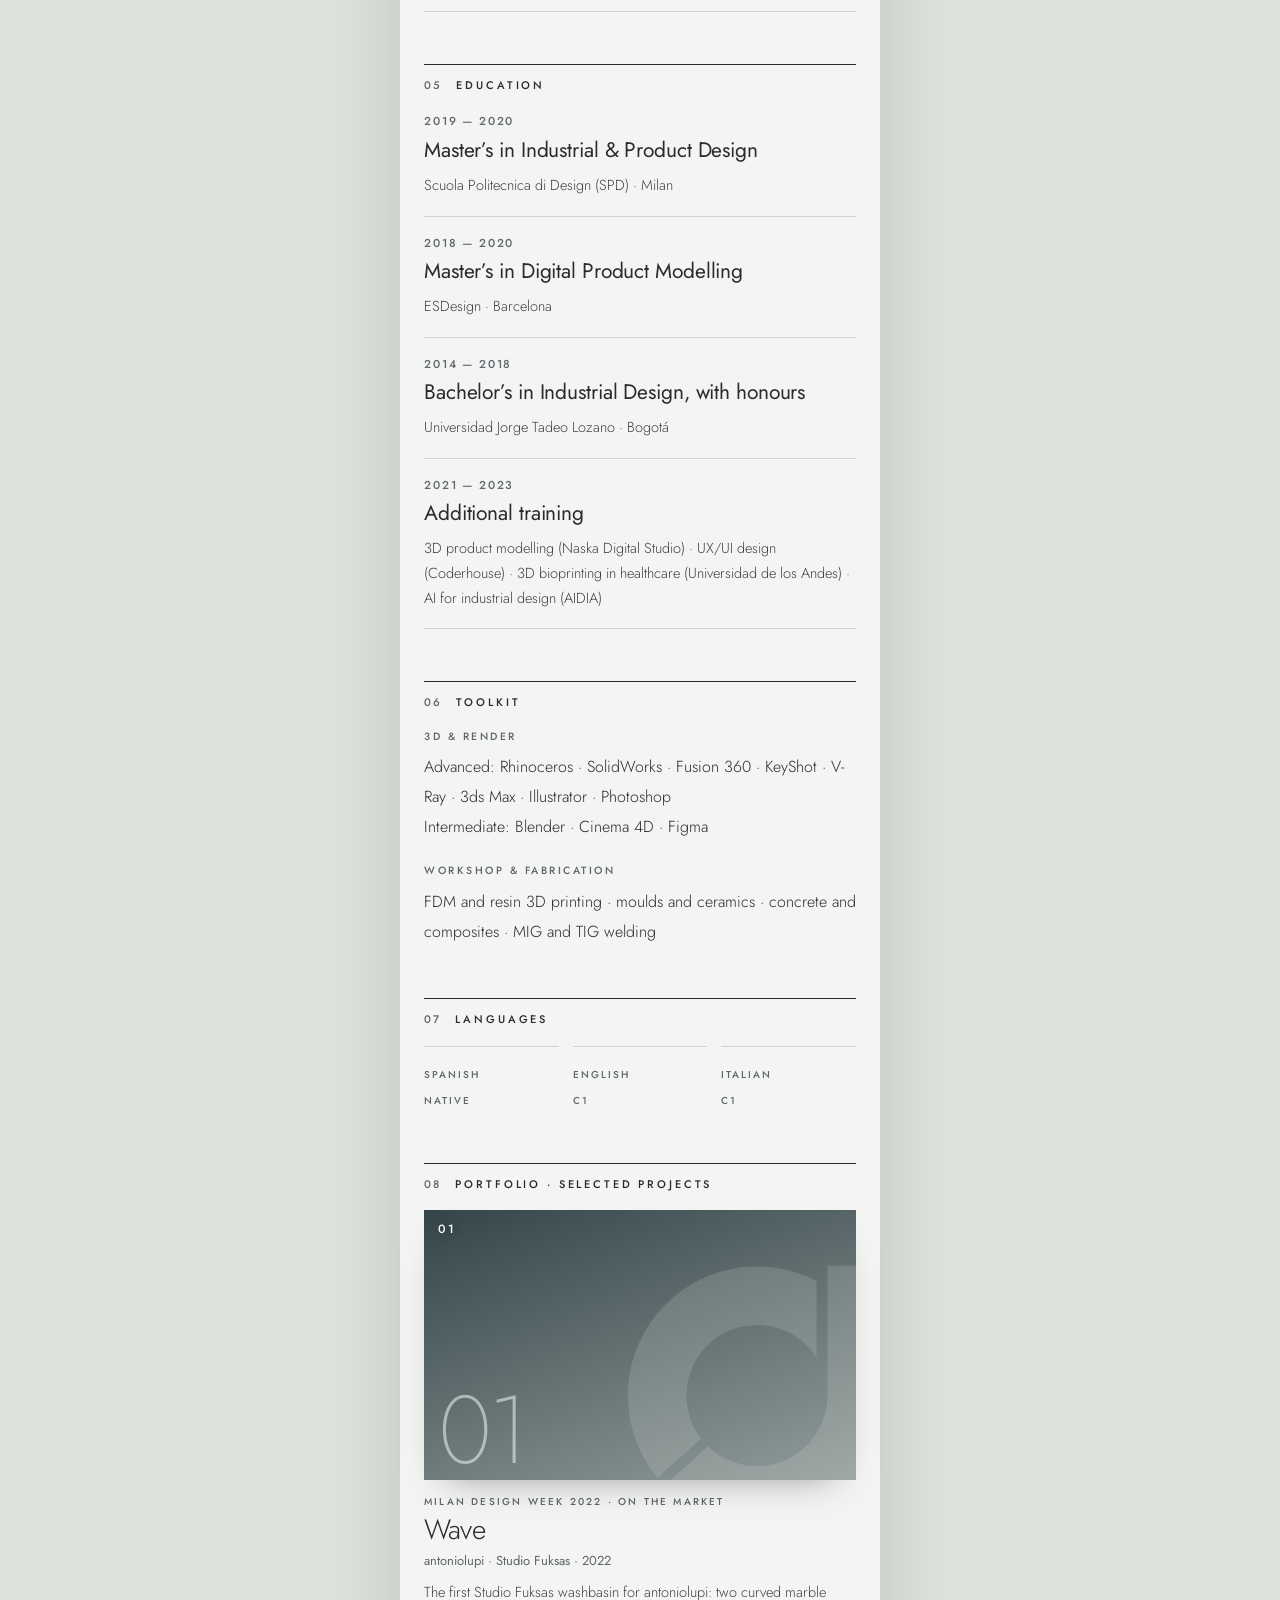
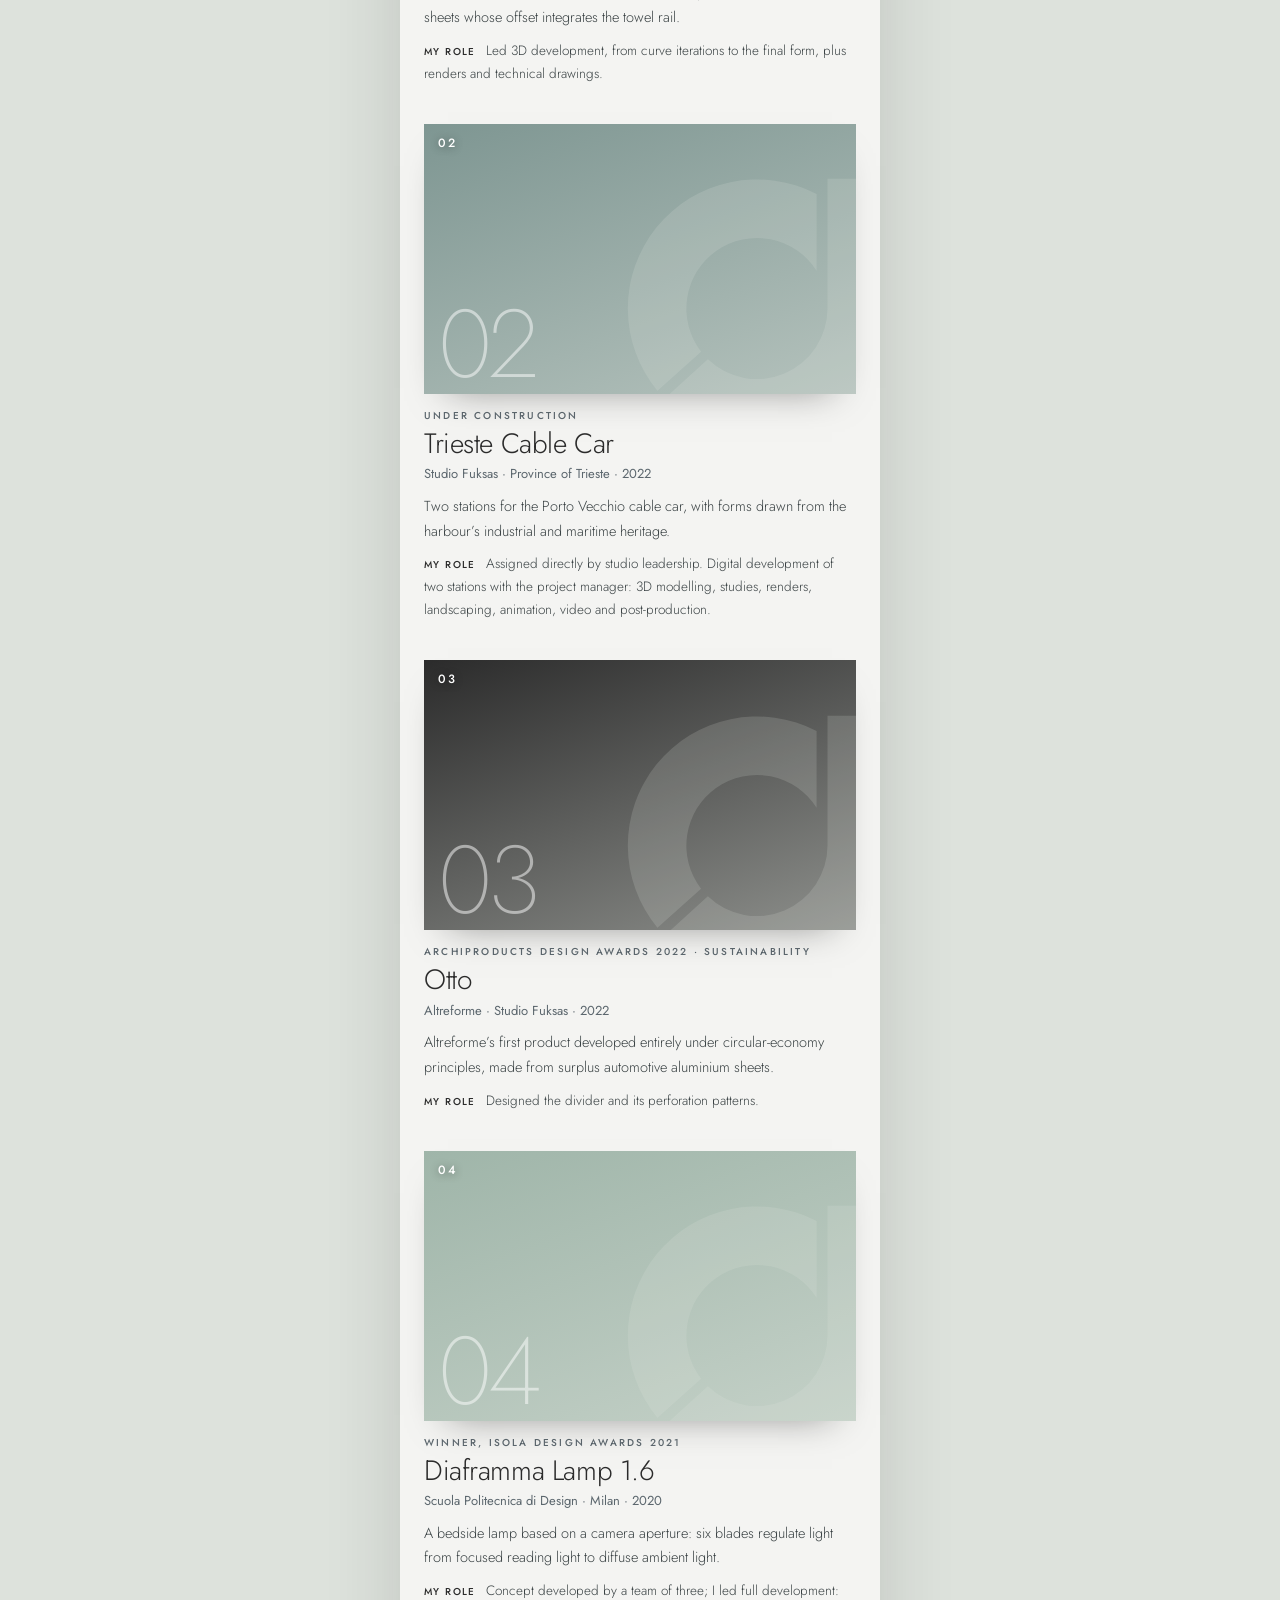
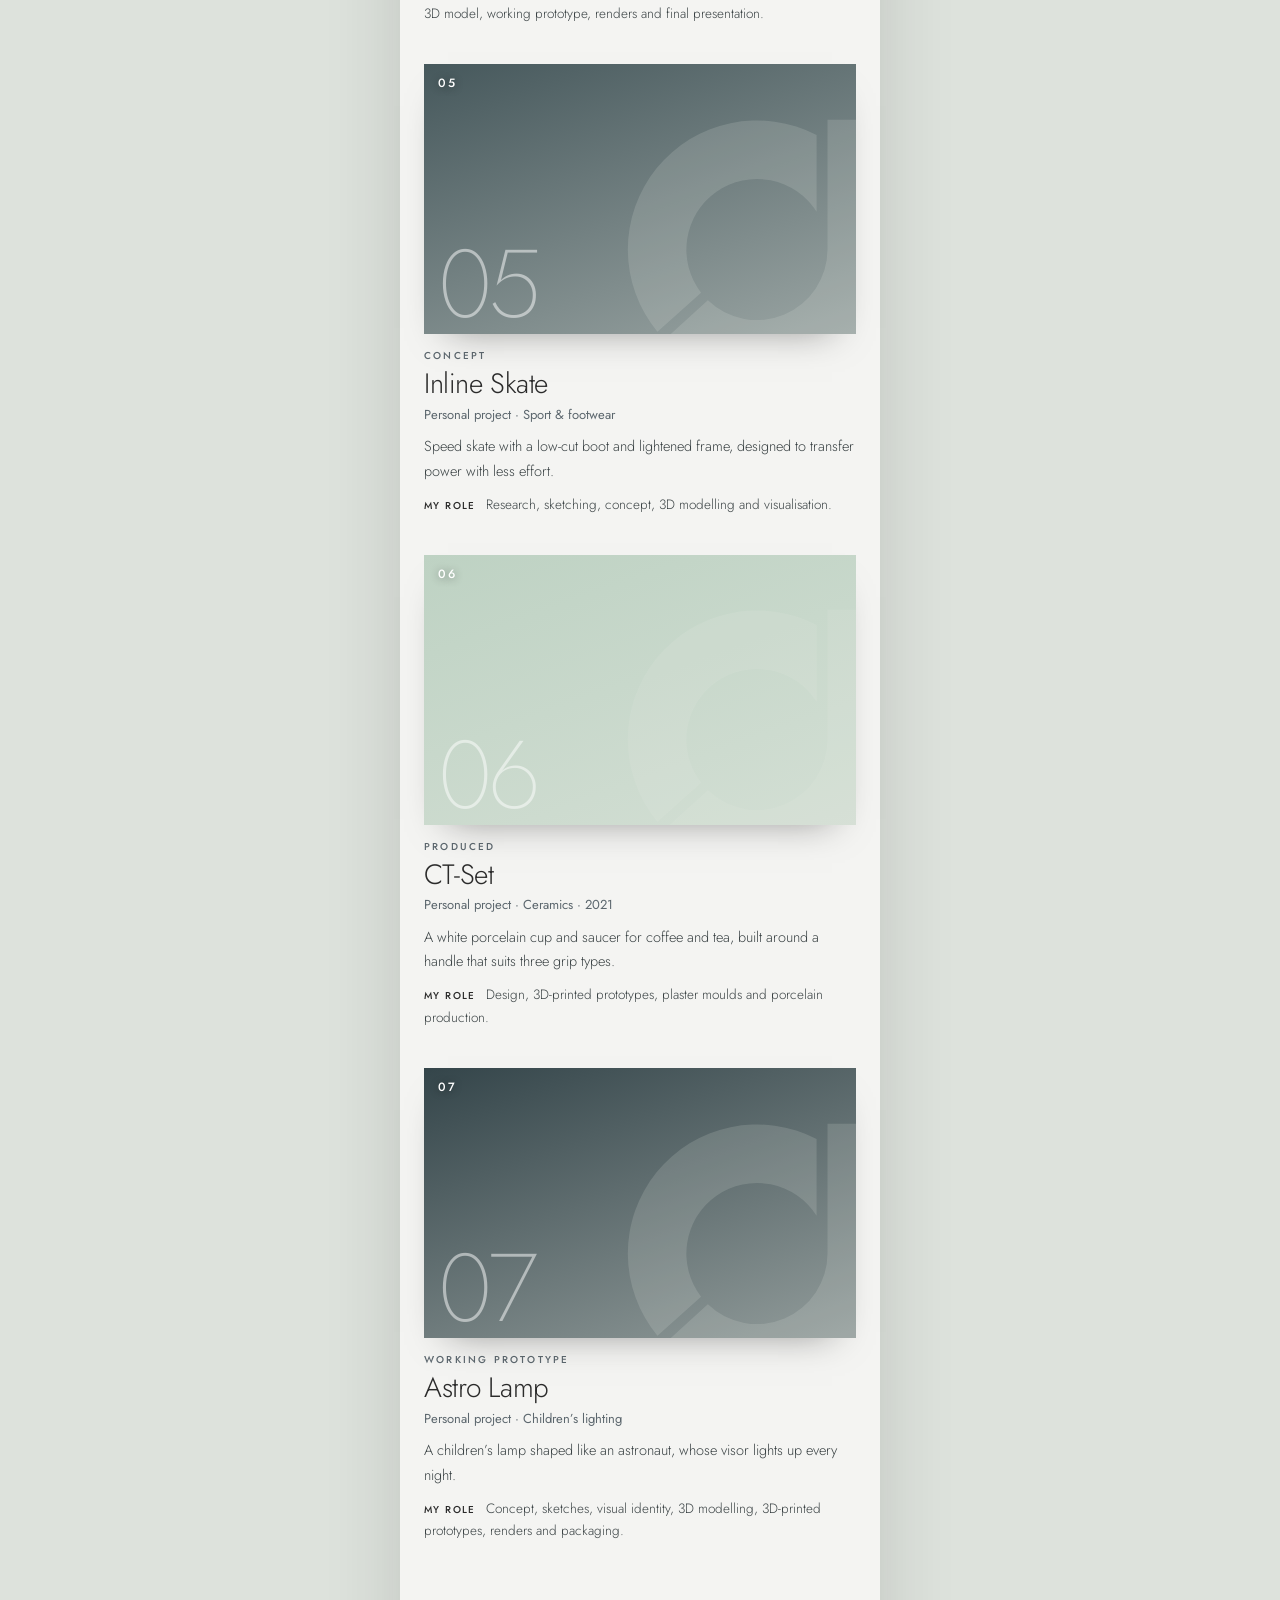
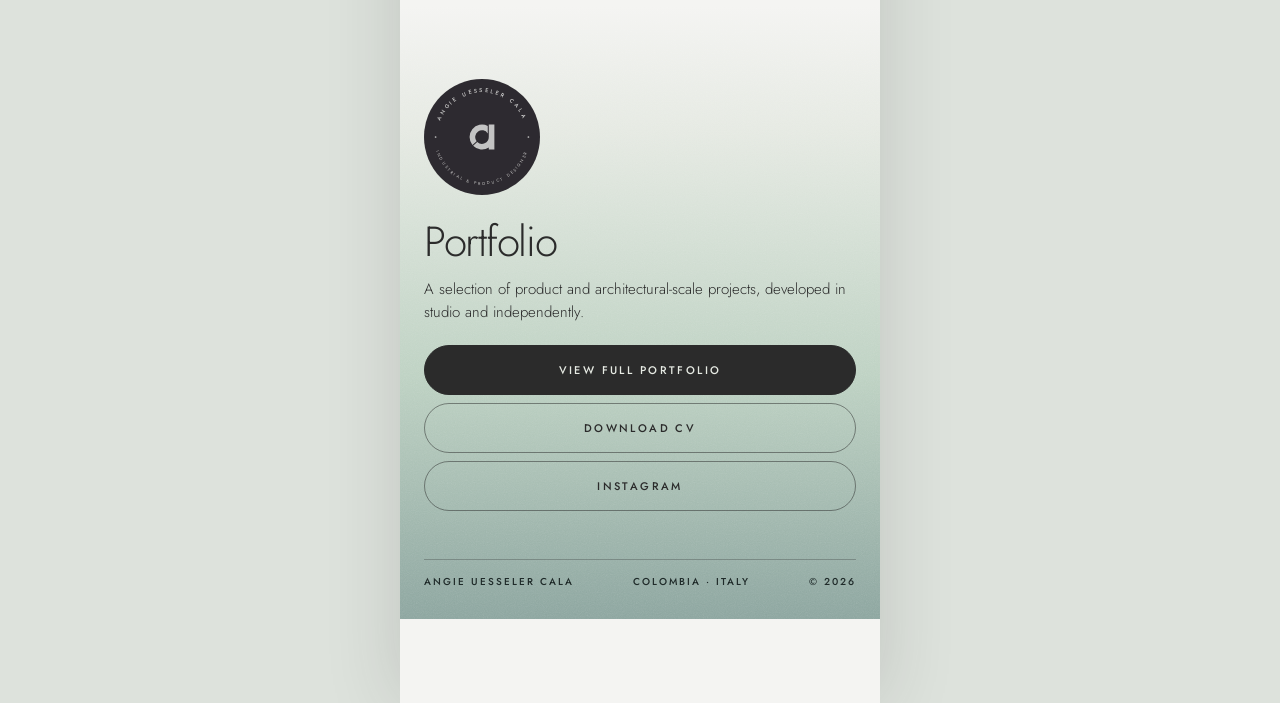
==== commit 3f7eee7d: "Add files via upload" ====
--- a/index.html
+++ b/index.html
@@ -104,7 +104,7 @@
   <h1><i>Angie</i><i>Uesseler Cala</i></h1>
   <div class="mid">
     <div><div class="ttl"><span class="es">Diseñadora industrial y de producto senior</span><span class="en">Senior Industrial &amp; Product Designer</span></div>
-    <div class="deg"><span class="es">Máster en Diseño de Producto<br>Máster en Modelado de Producto Digital</span><span class="en">M.A. in Product Design<br>M.A. in Digital Product Modelling</span></div></div>
+    <div class="deg"><span class="es">M.A. Diseño de Producto<br>M.A. Modelado de Producto Digital</span><span class="en">M.A. in Product Design<br>M.A. in Digital Product Modelling</span></div></div>
     <div class="ph"><div class="fr"><svg class="fiso" viewBox="320 319 440 440" aria-hidden="true"><path fill="currentColor" d="M376.6 675.1A212 212 0 0 1 638 352L638 477.9A116 116 0 1 0 448.2 610.9Z"/><path fill="currentColor" d="M656 327H751V752H656V717.4A212 212 0 0 1 388.3 688.1L459.4 623.4A116 116 0 0 0 656 540Z"/></svg><img src="img/angie.jpg" alt="Angie Uesseler Cala" onerror="this.remove()"></div></div>
   </div>
   <div class="cl" id="contacto">
@@ -121,12 +121,12 @@
 
 <section class="sec" id="perfil"><div class="h rv"><span class="n">01</span><h2><span class="es">Perfil</span><span class="en">Profile</span></h2></div><div class="b rv"><p class="lead"><span class="es">Diseñadora industrial y de producto con más de ocho años de trayectoria en Colombia, Italia y con clientes internacionales. Maestrías en la Scuola Politecnica di Design (Milán) y ESDesign (Barcelona). Diseñadora senior en Studio Fuksas, Roma. Especialización en desarrollo 3D y experiencia práctica en cerámica, yeso, silicona, resina, concreto e impresión 3D.</span><span class="en">Industrial and product designer with over eight years of experience in Colombia, Italy and with international clients. Master’s degrees from Scuola Politecnica di Design (Milan) and ESDesign (Barcelona). Senior Designer at Studio Fuksas, Rome. Specialised in 3D development, with hands-on experience in ceramics, plaster, silicone, resin, concrete and 3D printing.</span></p></div></section>
 
-<section class="sec"><div class="h rv"><span class="n">02</span><h2><span class="es">Estudio propio</span><span class="en">My studio</span></h2></div><div class="b rv"><div class="stu"><div><h3>Zhezu Studio 3D</h3><p><span class="es">Estudio de diseño y fabricación digital. Fundadora, 2024 — actualidad.</span><span class="en">Design and digital fabrication studio. Founder, 2024 — present.</span></p></div><a class="btn" href="https://zhezustudio3d.github.io/enlaces.html" target="_blank" rel="noopener"><span class="es">Visitar Zhezu ↗</span><span class="en">Visit Zhezu ↗</span></a></div></div></section>
+<section class="sec"><div class="h rv"><span class="n">02</span><h2><span class="es">Estudio propio</span><span class="en">My studio</span></h2></div><div class="b rv"><div class="stu"><div><h3>Zhezu Studio 3D</h3><p><span class="es">Estudio de diseño y fabricación digital. Fundadora, 06/2024 — actualidad.</span><span class="en">Design and digital fabrication studio. Founder, 06/2024 — present.</span></p></div><a class="btn" href="https://zhezustudio3d.github.io/enlaces.html" target="_blank" rel="noopener"><span class="es">Visitar Zhezu ↗</span><span class="en">Visit Zhezu ↗</span></a></div></div></section>
 
-<section class="sec" id="experiencia"><div class="h rv"><span class="n">03</span><h2><span class="es">Experiencia</span><span class="en">Experience</span></h2></div><div class="b"><div class="row rv"><div class="yr">2024 — <span class="es">Actualidad</span><span class="en">Present</span></div><div class="nm"><h3>Zhezu Studio 3D</h3><div class="rl"><span class="es">Fundadora y Directora de Diseño</span><span class="en">Founder & Design Director</span></div><div class="lc">Bogotá</div></div><p class="ds"><span class="es">Liderazgo creativo y técnico en diseño de producto a medida, modelado 3D, prototipado e impresión 3D para art toys y mobiliario.</span><span class="en">Creative and technical lead for bespoke product design, 3D modelling, prototyping and 3D printing for art toys and furniture.</span></p></div><div class="row rv"><div class="yr">2023 — 2026</div><div class="nm"><h3>NAHÜAL</h3><div class="rl"><span class="es">Cofundadora · Product & Project Design Manager</span><span class="en">Co-founder · Product & Project Design Manager</span></div><div class="lc"><span class="es">Países Bajos · Remoto</span><span class="en">Netherlands · Remote</span></div></div><p class="ds"><span class="es">Gestión de proyectos de producto, mobiliario y cerámica con equipos en distintas zonas horarias.</span><span class="en">Managed product, furniture and ceramics projects with teams across several time zones.</span></p></div><div class="row rv"><div class="yr">2021 — 2022</div><div class="nm"><h3>Studio Fuksas</h3><div class="rl"><span class="es">Senior Industrial & Product Designer</span><span class="en">Senior Industrial & Product Designer</span></div><div class="lc"><span class="es">Roma</span><span class="en">Rome</span></div></div><p class="ds"><span class="es">En 2022 lideró el trabajo digital del departamento de diseño (3D, visualización, planos). Dos proyectos presentados en Milan Design Week 2022, uno premiado. Contribuyó al concurso NEOM (Arabia Saudita).</span><span class="en">In 2022, led the design department’s digital work (3D, visualisation, drawings). Two projects shown at Milan Design Week 2022, one award-winning. Contributed to the NEOM competition (Saudi Arabia).</span></p></div><div class="row rv"><div class="yr">2021</div><div class="nm"><h3>Dowan Ceramics</h3><div class="rl"><span class="es">Global Designer Program</span><span class="en">Global Designer Program</span></div><div class="lc"><span class="es">Estados Unidos</span><span class="en">United States</span></div></div><p class="ds"><span class="es">Concepto para una línea de vajilla basada en porciones equilibradas.</span><span class="en">Concept for a tableware line built around balanced portion sizes.</span></p></div><div class="row rv"><div class="yr">2020</div><div class="nm"><h3>Studio Marco Merendi</h3><div class="rl"><span class="es">Diseñadora industrial</span><span class="en">Industrial Designer</span></div><div class="lc"><span class="es">Milán</span><span class="en">Milan</span></div></div><p class="ds"><span class="es">Mesas de concreto, accesorios y separadores para Gypsum y Colorskin, y aporte a la cocina exterior Libera para Elmar.</span><span class="en">Concrete tables, accessories and room dividers for Gypsum and Colorskin, and a contribution to the Libera outdoor kitchen for Elmar.</span></p></div><div class="row rv"><div class="yr">2019</div><div class="nm"><h3>Naps Snacks · The Gummy Box</h3><div class="rl"><span class="es">Artista y modeladora 3D</span><span class="en">3D Artist & Modeller</span></div><div class="lc"><span class="es">Colombia</span><span class="en">Colombia</span></div></div><p class="ds"><span class="es">Modelado 3D y moldes de termoformado impresos en 3D para nuevas líneas de confitería.</span><span class="en">3D modelling and 3D-printed thermoforming moulds for new confectionery lines.</span></p></div><div class="row rv"><div class="yr">2018 — 2024</div><div class="nm"><h3>Freelance</h3><div class="rl"><span class="es">Diseño de producto, visualización y prototipado</span><span class="en">Product design, visualisation and prototyping</span></div><div class="lc"><span class="es">Remoto</span><span class="en">Remote</span></div></div><p class="ds"><span class="es">Proyectos para clientes internacionales, incluido el desarrollo de producto para una marca australiana de bebidas enlatadas. Este trabajo dio origen a Zhezu Studio 3D.</span><span class="en">Projects for international clients, including product development for an Australian canned-beverage brand. This work led to Zhezu Studio 3D.</span></p></div><div class="row rv"><div class="yr">2017 — 2018</div><div class="nm"><h3>Cultivos Casablanca</h3><div class="rl"><span class="es">Diseñadora industrial</span><span class="en">Industrial Designer</span></div><div class="lc"><span class="es">Colombia</span><span class="en">Colombia</span></div></div><p class="ds"><span class="es">Herramientas de corte y soluciones ergonómicas para trabajadores de floricultura, y empaques de poscosecha.</span><span class="en">Cutting tools and ergonomic solutions for floriculture workers, plus post-harvest packaging.</span></p></div></div></section>
-<section class="sec"><div class="h rv"><span class="n">04</span><h2><span class="es">Reconocimientos</span><span class="en">Recognition</span></h2></div><div class="b"><div class="row rv"><div class="yr">2022</div><div class="nm"><h3>Archiproducts Design Awards</h3></div><p class="ds"><span class="es">Otto · categoría Sostenibilidad</span><span class="en">Otto · Sustainability category</span></p></div><div class="row rv"><div class="yr">2021</div><div class="nm"><h3>Isola Design Awards</h3></div><p class="ds"><span class="es">Diaframma Lamp 1.6 · Smart Living & Mobility. Entrevista en La Casa in Ordine.</span><span class="en">Diaframma Lamp 1.6 · Smart Living & Mobility. Featured in an interview with La Casa in Ordine.</span></p></div><div class="row rv"><div class="yr">2017 — 2018</div><div class="nm"><h3>Universidad Jorge Tadeo Lozano</h3></div><p class="ds"><span class="es">Beca de Excelencia Académica (mejor promedio) y tesis con distinción.</span><span class="en">Academic Excellence Scholarship (highest GPA) and a thesis with distinction.</span></p></div></div></section>
+<section class="sec" id="experiencia"><div class="h rv"><span class="n">03</span><h2><span class="es">Experiencia</span><span class="en">Experience</span></h2></div><div class="b"><div class="row rv"><div class="yr">06/2024 — <span class="es">Hoy</span><span class="en">Present</span></div><div class="nm"><h3>Zhezu Studio 3D</h3><div class="rl"><span class="es">Fundadora y Directora de Diseño</span><span class="en">Founder &amp; Design Director</span></div><div class="lc">Bogotá</div></div><p class="ds"><span class="es">Estudio de diseño y fabricación digital: diseño de producto a medida, modelado 3D, prototipado e impresión 3D en FDM y resina.</span><span class="en">Design and digital fabrication studio: bespoke product design, 3D modelling, prototyping and FDM and resin 3D printing.</span></p></div><div class="row rv"><div class="yr">02/2023 — 01/2026</div><div class="nm"><h3>NAHÜAL</h3><div class="rl"><span class="es">Cofundadora · Product &amp; Project Design Manager</span><span class="en">Co-founder · Product &amp; Project Design Manager</span></div><div class="lc"><span class="es">Países Bajos · Remoto</span><span class="en">Netherlands · Remote</span></div></div><p class="ds"><span class="es">Dirección de proyectos de mobiliario y cerámica, del concepto a la entrega, con equipos en distintas zonas horarias.</span><span class="en">Led furniture and ceramics projects from concept to delivery, with teams across multiple time zones.</span></p></div><div class="row rv"><div class="yr">12/2021 — 11/2022</div><div class="nm"><h3>Studio Fuksas</h3><div class="rl">Senior Industrial &amp; Product Designer</div><div class="lc"><span class="es">Roma</span><span class="en">Rome</span></div></div><p class="ds"><span class="es">Promovida de Mid-level a Senior en 04/2022; en 2022, responsable del desarrollo digital del área de diseño. Wave (antoniolupi) y Otto (Altreforme), presentados en Milan Design Week 2022; Otto, premiado en los Archiproducts Design Awards. Desarrollo digital de dos estaciones del teleférico de Trieste y participación en el concurso NEOM (Arabia Saudita).</span><span class="en">Promoted from Mid-level to Senior in 04/2022; in 2022, led digital development for the design department. Wave (antoniolupi) and Otto (Altreforme), exhibited at Milan Design Week 2022; Otto awarded at the Archiproducts Design Awards. Digital development of two Trieste cable car stations and contribution to the NEOM competition (Saudi Arabia).</span></p></div><div class="row rv"><div class="yr">10/2018 — 12/2024</div><div class="nm"><h3>Freelance</h3><div class="rl"><span class="es">Diseño de producto, visualización 3D y prototipado</span><span class="en">Product design, 3D visualisation and prototyping</span></div><div class="lc"><span class="es">Remoto</span><span class="en">Remote</span></div></div><p class="ds"><span class="es">Proyectos para clientes internacionales, entre ellos desarrollo de producto para una marca australiana de bebidas en lata.</span><span class="en">Projects for international clients, including product development for an Australian canned-beverage brand.</span></p></div><div class="row rv"><div class="yr">2017 — 2021</div><div class="nm"><h3><span class="es">Experiencia previa</span><span class="en">Earlier experience</span></h3><div class="rl"></div><div class="lc"></div></div><p class="ds"><span class="es">Dowan Ceramics · Global Designer Program (2021) · Studio Marco Merendi · Diseñadora industrial (2020) · Naps Snacks · The Gummy Box · Artista y modeladora 3D (2019–2020) · Cultivos Casablanca · Diseñadora industrial (2017–2018)</span><span class="en">Dowan Ceramics · Global Designer Program (2021) · Studio Marco Merendi · Industrial Designer (2020) · Naps Snacks · The Gummy Box · 3D Artist &amp; Modeller (2019–2020) · Cultivos Casablanca · Industrial Designer (2017–2018)</span></p></div></div></section>
+<section class="sec"><div class="h rv"><span class="n">04</span><h2><span class="es">Reconocimientos</span><span class="en">Recognition</span></h2></div><div class="b"><div class="row rv"><div class="yr">2022</div><div class="nm"><h3>Archiproducts Design Awards</h3></div><p class="ds"><span class="es">Otto · categoría Sostenibilidad</span><span class="en">Otto · Sustainability category</span></p></div><div class="row rv"><div class="yr">2021</div><div class="nm"><h3>Isola Design Awards</h3></div><p class="ds"><span class="es">Diaframma Lamp 1.6 · Smart Living & Mobility. Entrevista en La Casa in Ordine.</span><span class="en">Diaframma Lamp 1.6 · Smart Living & Mobility. Featured in an interview with La Casa in Ordine.</span></p></div><div class="row rv"><div class="yr">2017</div><div class="nm"><h3>Universidad Jorge Tadeo Lozano</h3></div><p class="ds"><span class="es">Beca de excelencia al mejor promedio · Tesis meritoria.</span><span class="en">Excellence scholarship, highest GPA · Meritorious thesis.</span></p></div></div></section>
 <section class="sec"><div class="h rv"><span class="n">05</span><h2><span class="es">Formación</span><span class="en">Education</span></h2></div><div class="b"><div class="row rv"><div class="yr">2019 — 2020</div><div class="nm"><h3><span class="es">Máster en Diseño Industrial y de Producto</span><span class="en">Master’s in Industrial & Product Design</span></h3></div><p class="ds">Scuola Politecnica di Design (SPD) · Milan</p></div><div class="row rv"><div class="yr">2018 — 2020</div><div class="nm"><h3><span class="es">Máster en Modelado Digital de Producto</span><span class="en">Master’s in Digital Product Modelling</span></h3></div><p class="ds">ESDesign · Barcelona</p></div><div class="row rv"><div class="yr">2014 — 2018</div><div class="nm"><h3><span class="es">Profesional en Diseño Industrial, con honores</span><span class="en">Bachelor’s in Industrial Design, with honours</span></h3></div><p class="ds">Universidad Jorge Tadeo Lozano · Bogotá</p></div><div class="row rv"><div class="yr">2021 — 2023</div><div class="nm"><h3><span class="es">Formación complementaria</span><span class="en">Additional training</span></h3></div><p class="ds"><span class="es">Modelado 3D de producto (Naska Digital Studio) · Diseño UX/UI (Coderhouse) · Bioimpresión 3D en salud (Universidad de los Andes) · IA para diseño industrial (AIDIA)</span><span class="en">3D product modelling (Naska Digital Studio) · UX/UI design (Coderhouse) · 3D bioprinting in healthcare (Universidad de los Andes) · AI for industrial design (AIDIA)</span></p></div></div></section>
-<section class="sec"><div class="h rv"><span class="n">06</span><h2><span class="es">Herramientas</span><span class="en">Toolkit</span></h2></div><div class="b rv"><div class="tl"><div><h4>3D &amp; render</h4><p>Rhinoceros · SolidWorks · Fusion 360 · KeyShot · V-Ray · 3ds Max · Blender</p></div><div><h4><span class="es">Taller y fabricación</span><span class="en">Workshop &amp; fabrication</span></h4><p><span class="es">Impresión 3D FDM y resina · moldes de yeso y silicona · cerámica · concreto</span><span class="en">FDM and resin 3D printing · plaster and silicone moulds · ceramics · concrete</span></p></div></div></div></section>
+<section class="sec"><div class="h rv"><span class="n">06</span><h2><span class="es">Herramientas</span><span class="en">Toolkit</span></h2></div><div class="b rv"><div class="tl"><div><h4>3D &amp; render</h4><p><span class="es">Avanzado: Rhinoceros · SolidWorks · Fusion 360 · KeyShot · V-Ray · 3ds Max · Illustrator · Photoshop<br>Intermedio: Blender · Cinema 4D · Figma</span><span class="en">Advanced: Rhinoceros · SolidWorks · Fusion 360 · KeyShot · V-Ray · 3ds Max · Illustrator · Photoshop<br>Intermediate: Blender · Cinema 4D · Figma</span></p></div><div><h4><span class="es">Taller y fabricación</span><span class="en">Workshop &amp; fabrication</span></h4><p><span class="es">Impresión 3D FDM y resina · moldes y cerámica · concreto y composites · soldadura MIG y TIG</span><span class="en">FDM and resin 3D printing · moulds and ceramics · concrete and composites · MIG and TIG welding</span></p></div></div></div></section>
 <section class="sec"><div class="h rv"><span class="n">07</span><h2><span class="es">Idiomas</span><span class="en">Languages</span></h2></div><div class="b rv"><div class="lg"><div><b><span class="es">Español</span><span class="en">Spanish</span></b><span><span class="es">Nativo</span><span class="en">Native</span></span></div><div><b><span class="es">Inglés</span><span class="en">English</span></b><span>C1</span></div><div><b><span class="es">Italiano</span><span class="en">Italian</span></b><span>C1</span></div></div></div></section>
 <section class="sec" id="proyectos"><div class="h rv"><span class="n">08</span><h2><span class="es">Portafolio · proyectos seleccionados</span><span class="en">Portfolio · selected projects</span></h2></div><div class="b"><div class="pjs"><article class="pj rv"><div class="im" style="--t:#34454A"><svg class="piso" viewBox="320 319 440 440" aria-hidden="true"><path fill="currentColor" d="M376.6 675.1A212 212 0 0 1 638 352L638 477.9A116 116 0 1 0 448.2 610.9Z"/><path fill="currentColor" d="M656 327H751V752H656V717.4A212 212 0 0 1 388.3 688.1L459.4 623.4A116 116 0 0 0 656 540Z"/></svg><img src="img/p-wave.jpg" alt="" loading="lazy" onerror="this.remove()"><span class="n">01</span><span class="bn">01</span></div>
 <div class="pm"><div class="tg"><span class="es">Milan Design Week 2022 · En el mercado</span><span class="en">Milan Design Week 2022 · On the market</span></div><h3>Wave</h3><div class="cx">antoniolupi · Studio Fuksas · 2022</div><p><span class="es">Primer lavabo de Studio Fuksas para antoniolupi: dos láminas curvas de mármol cuyo desfase integra el toallero.</span><span class="en">The first Studio Fuksas washbasin for antoniolupi: two curved marble sheets whose offset integrates the towel rail.</span></p><p class="role"><em><span class="es">Mi rol</span><span class="en">My role</span></em> <span class="es">Lideré el desarrollo 3D, desde las iteraciones de la curva hasta la forma final, además de renders y planos técnicos.</span><span class="en">Led 3D development, from curve iterations to the final form, plus renders and technical drawings.</span></p></div></article>
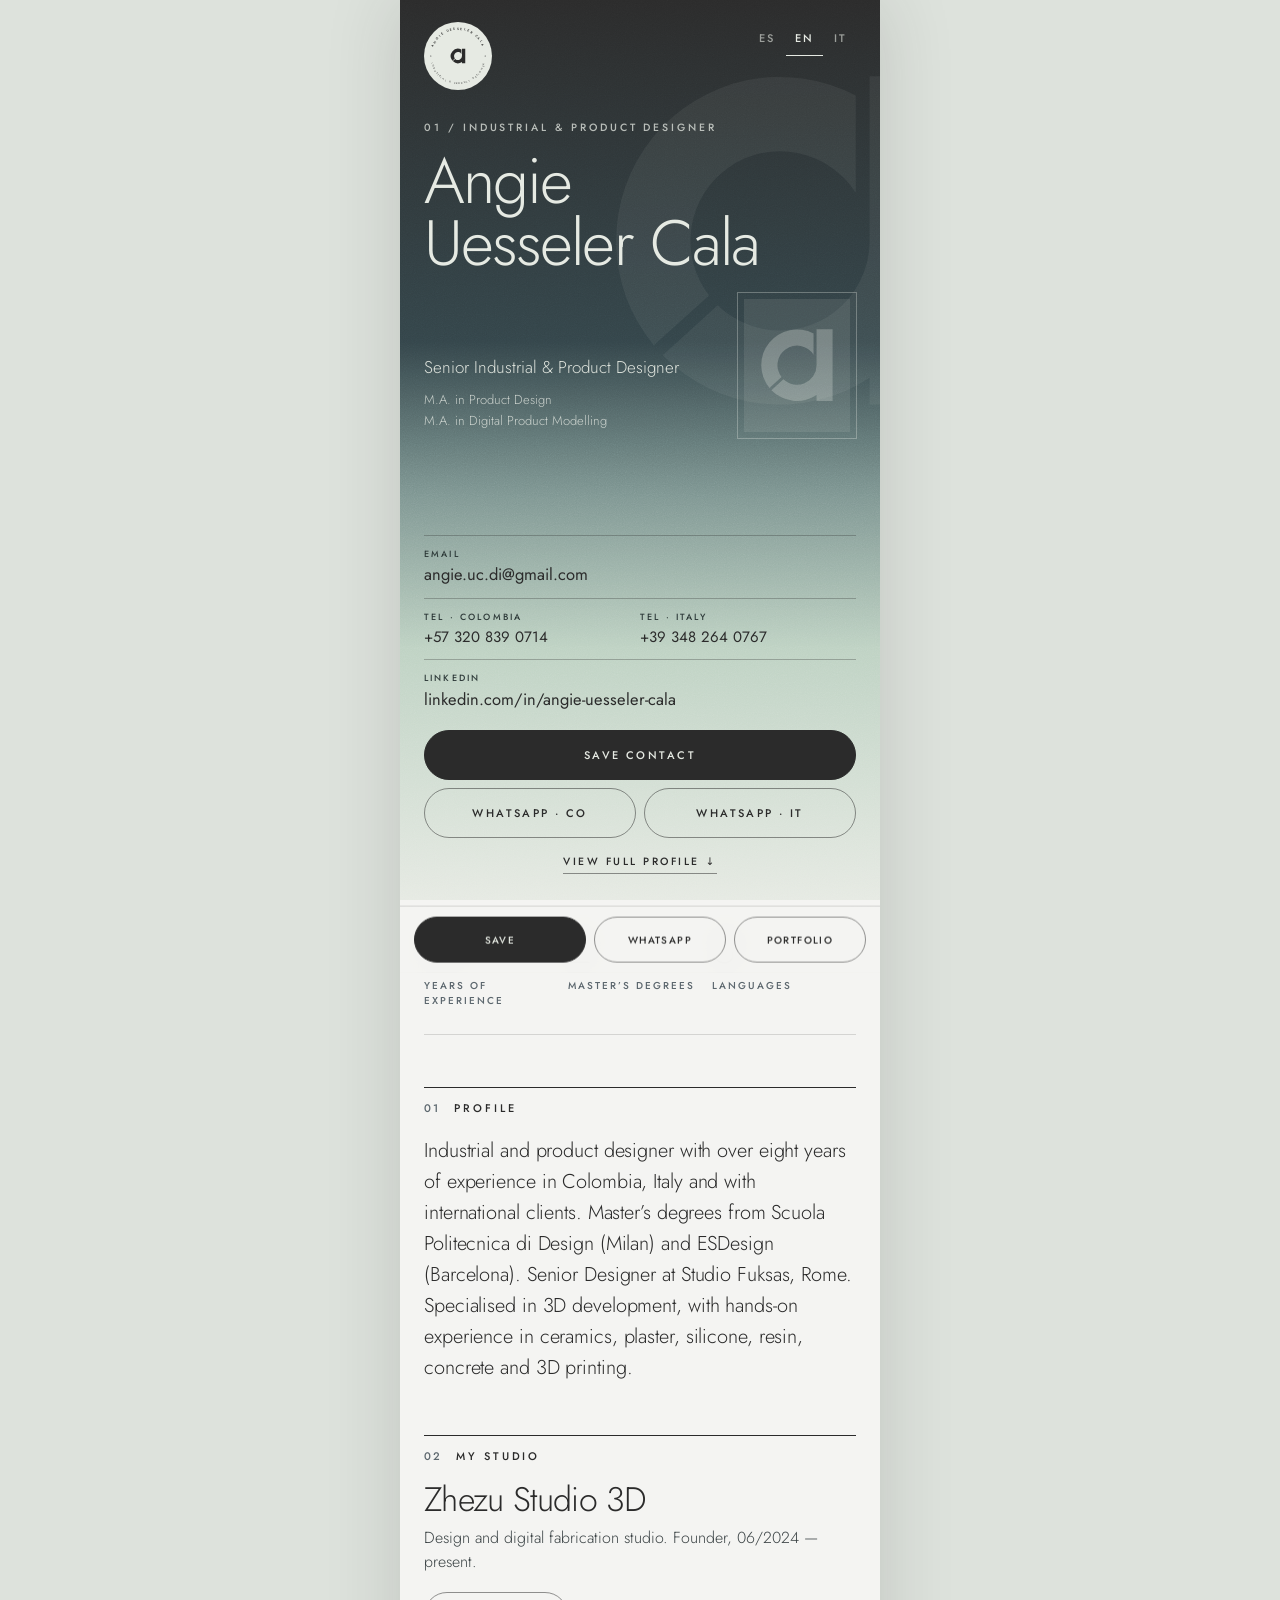
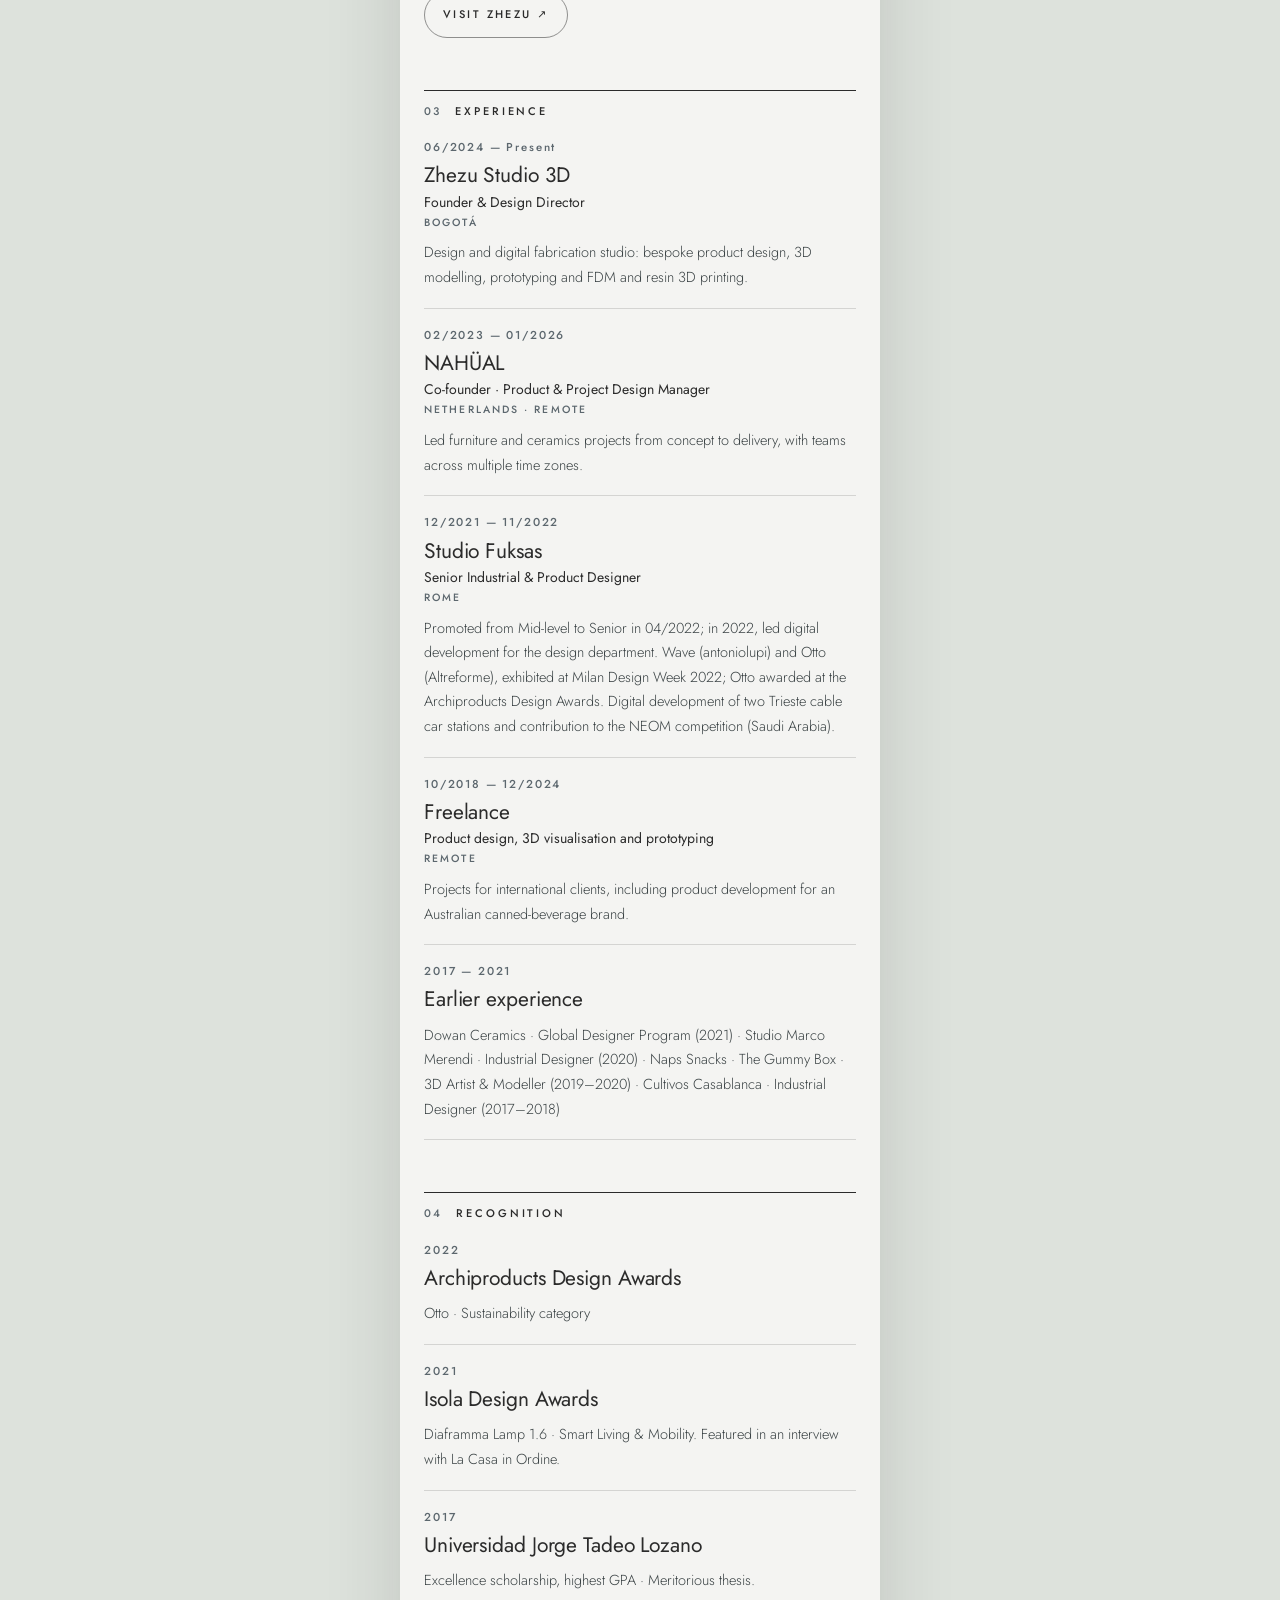
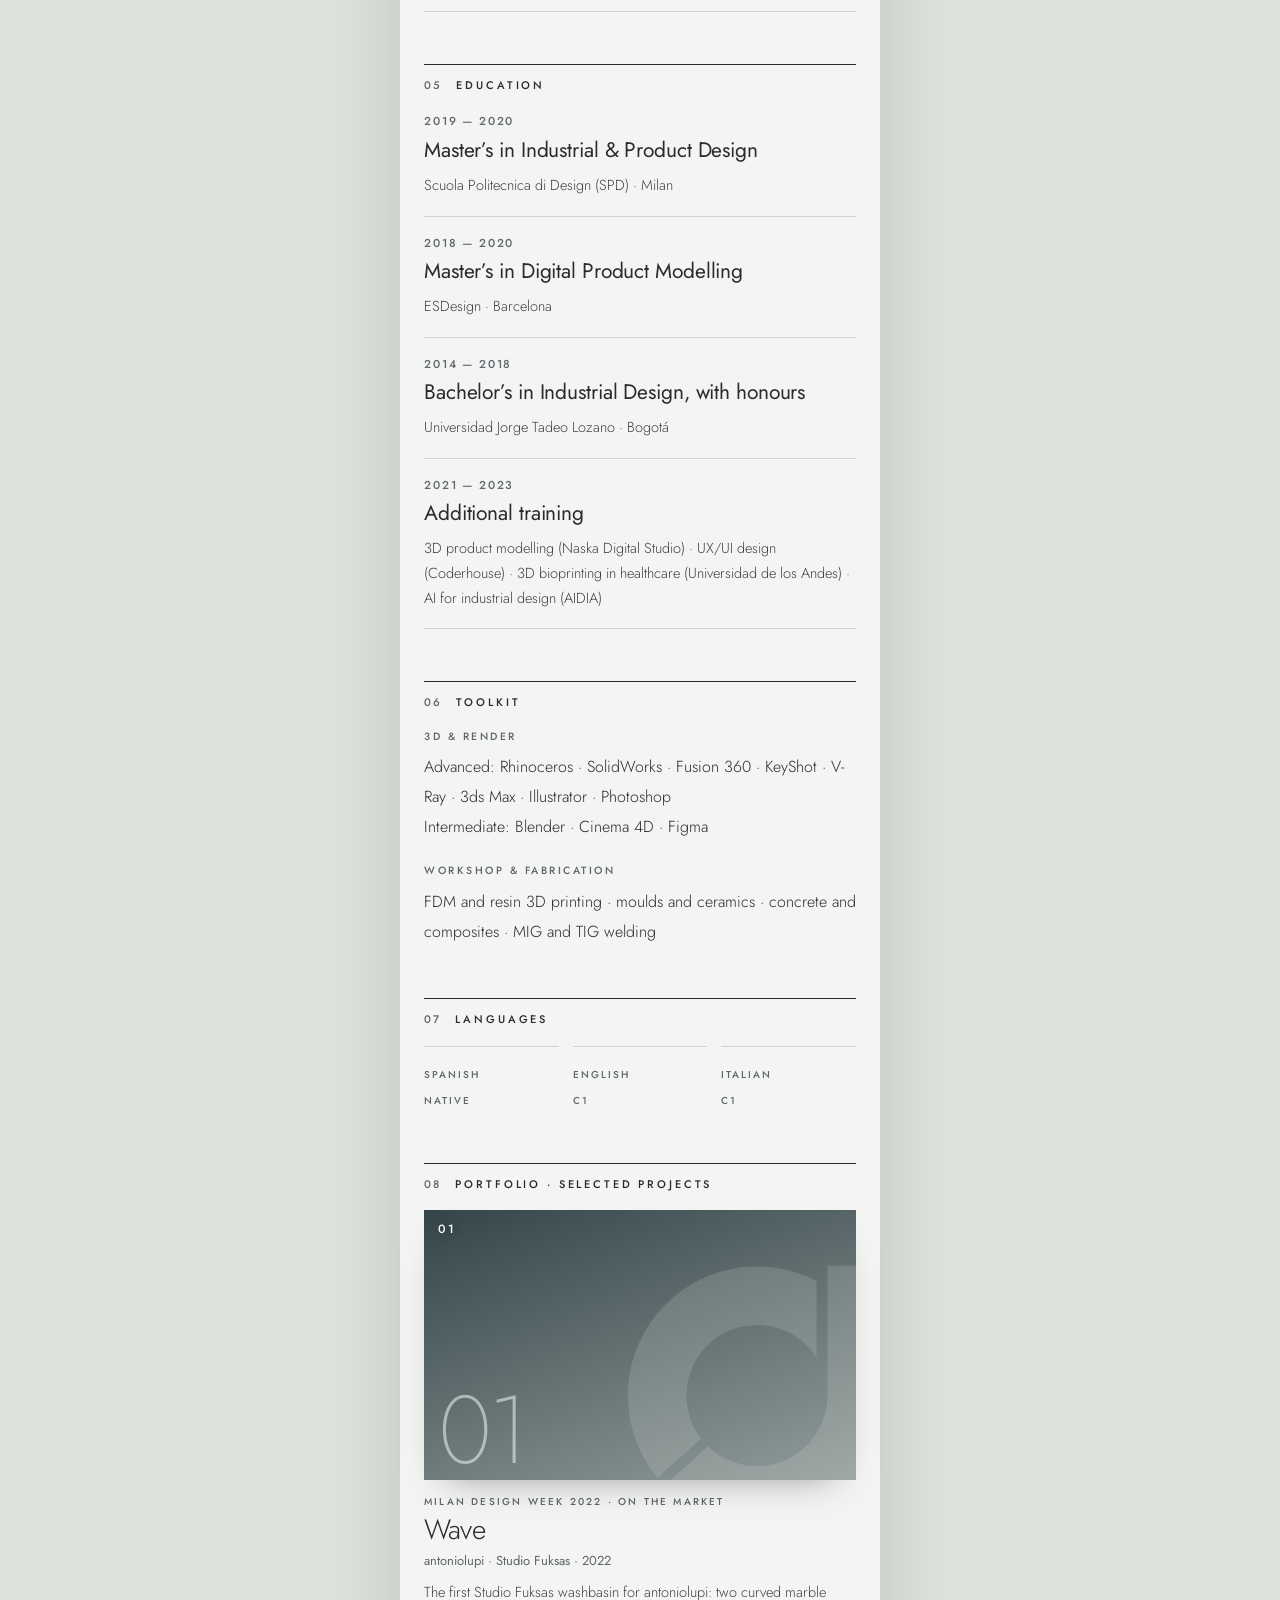
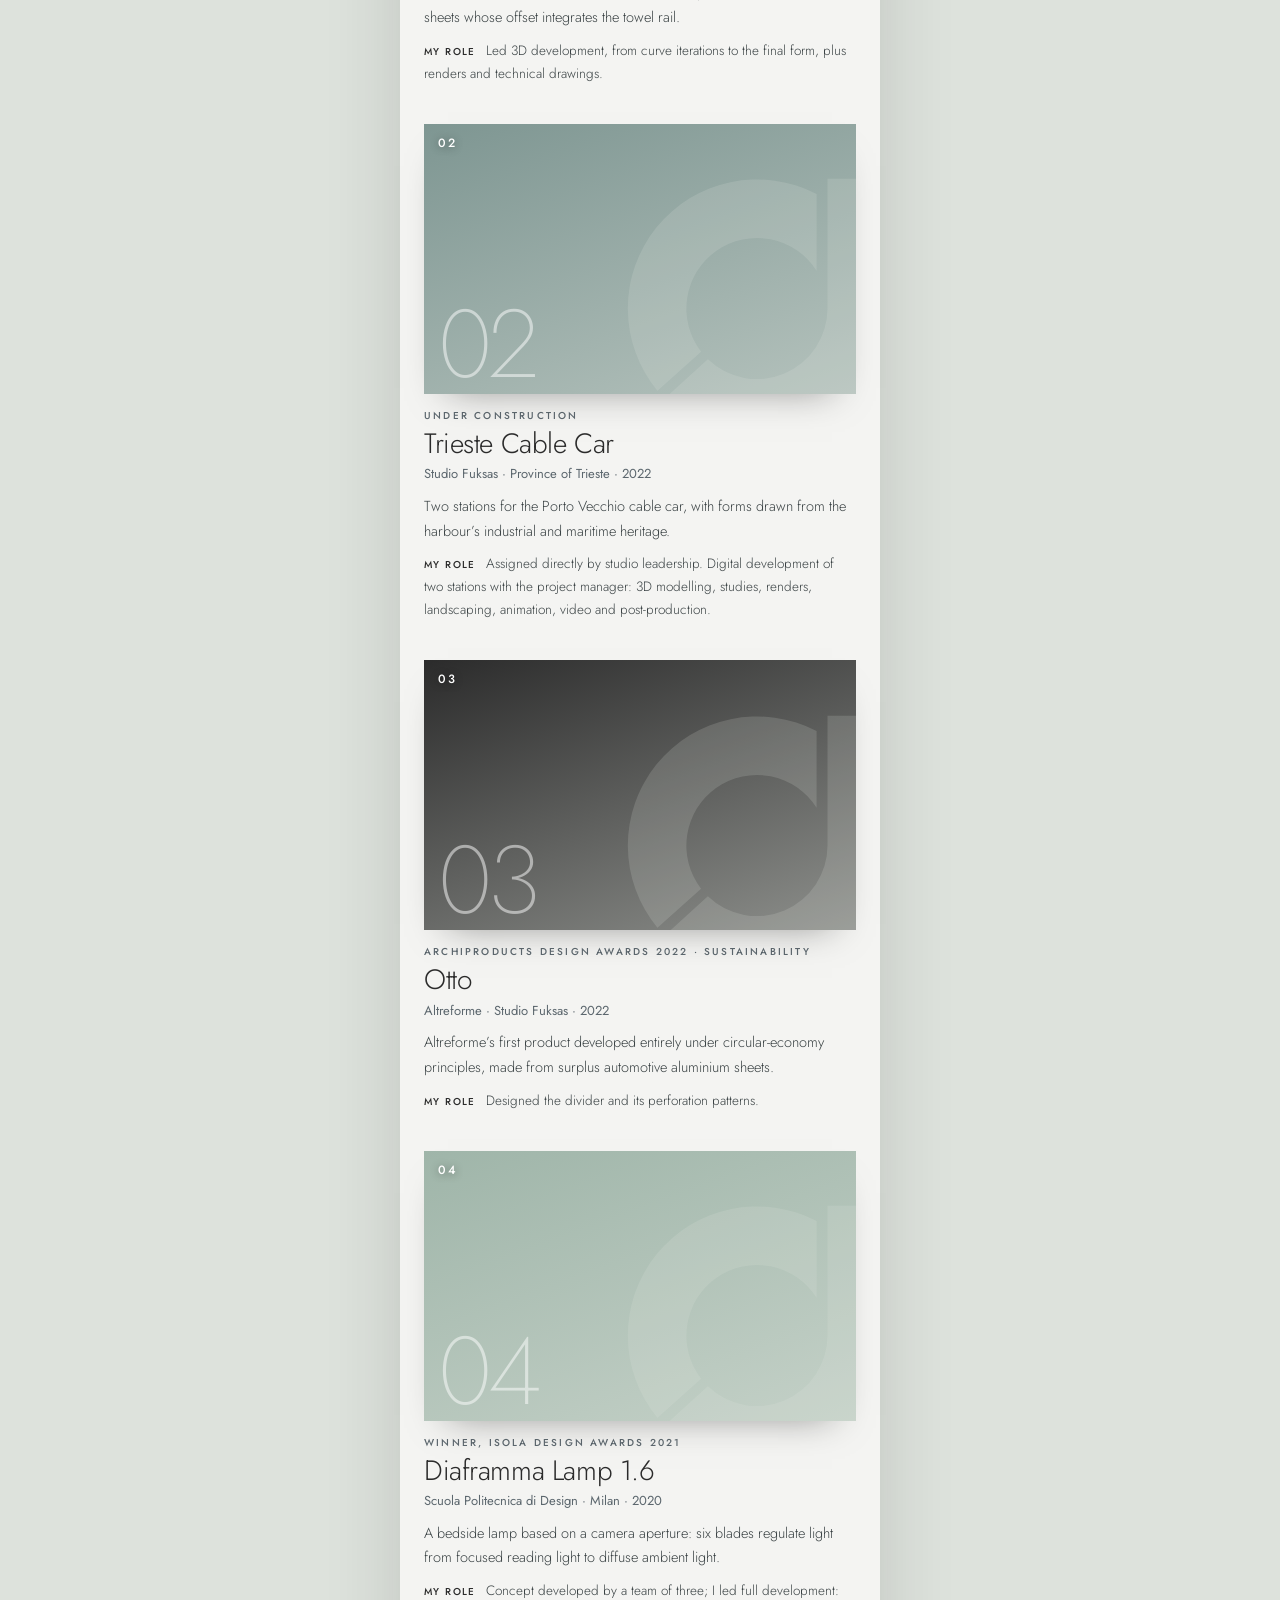
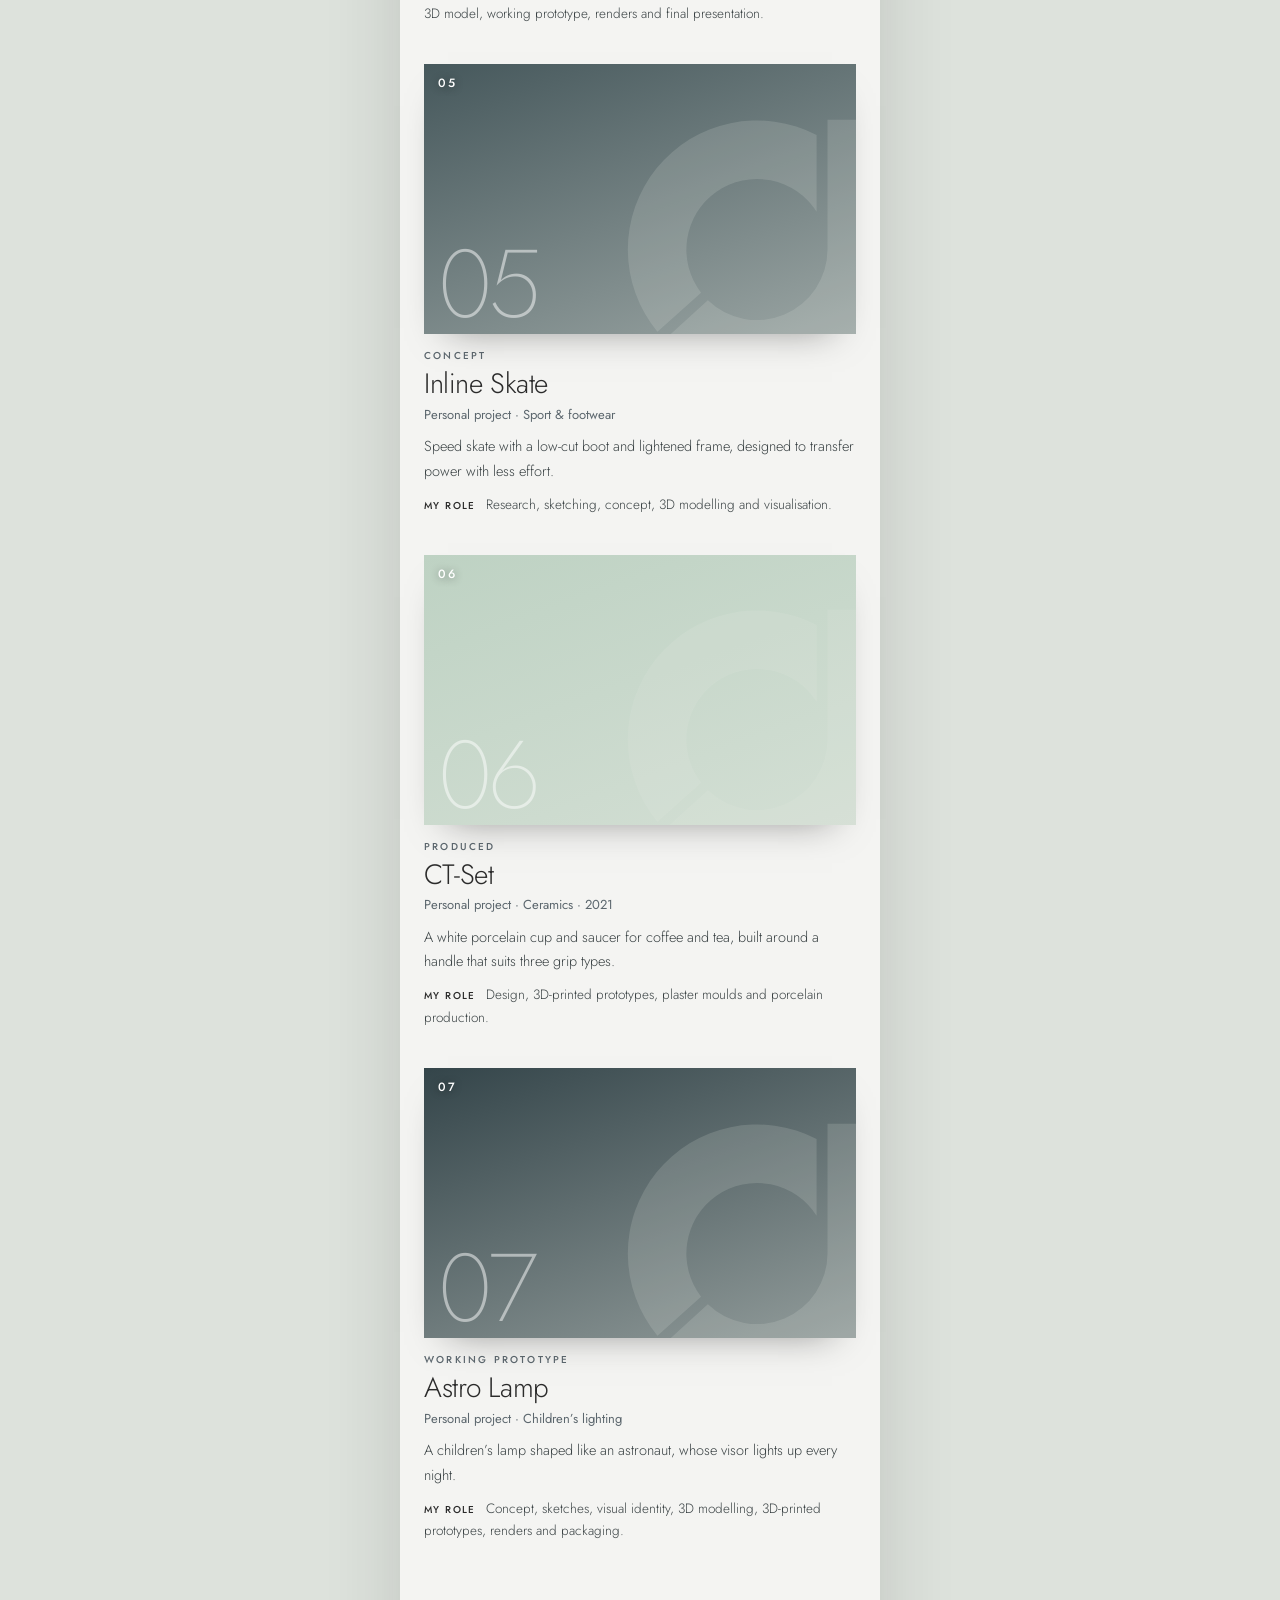
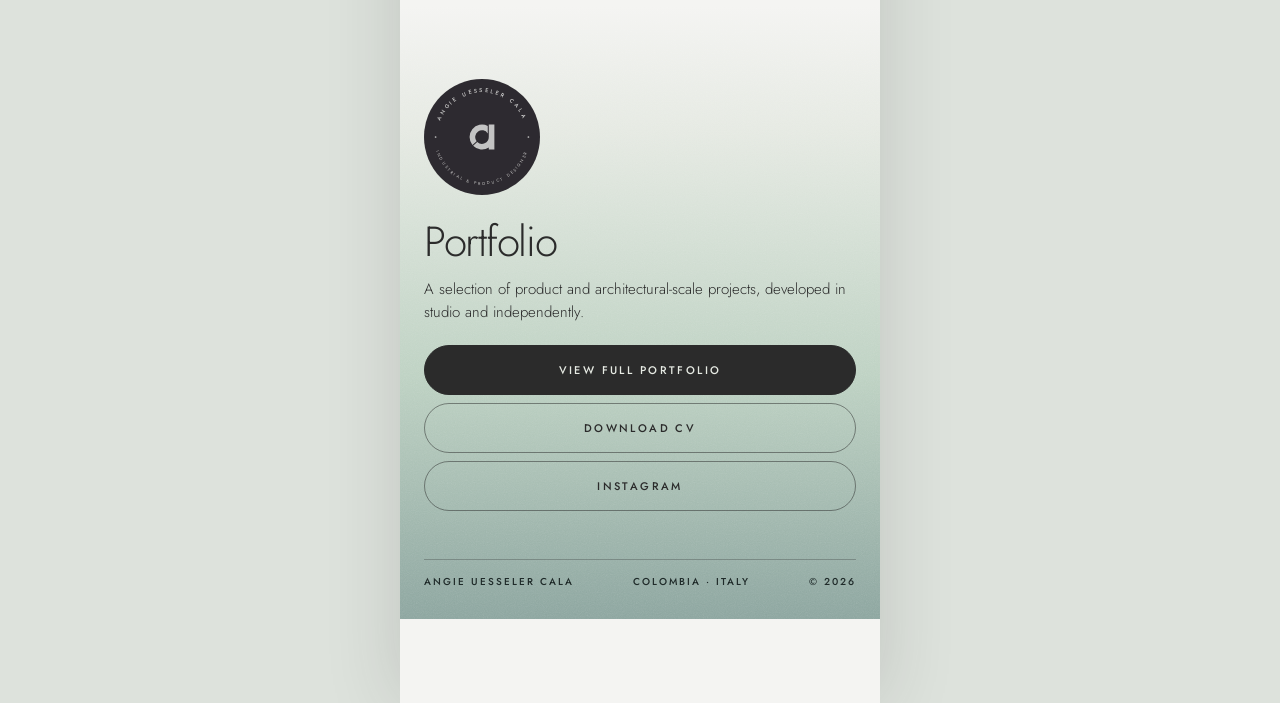
==== commit 07e4ebad: "Add files via upload" ====
--- a/index.html
+++ b/index.html
@@ -16,7 +16,7 @@
 *{box-sizing:border-box;margin:0;padding:0;-webkit-tap-highlight-color:transparent}html{scroll-behavior:smooth;-webkit-text-size-adjust:100%;background:#DDE2DC}
 body{font-family:'Jost',system-ui,-apple-system,'Segoe UI',sans-serif;background:#DDE2DC;color:var(--ink);font-weight:400;line-height:1.5;-webkit-font-smoothing:antialiased}
 a{color:inherit;text-decoration:none}button{font:inherit;color:inherit;background:none;border:0;cursor:pointer}img{display:block;max-width:100%}
-html:not([lang=en]) .en{display:none}html[lang=en] .es{display:none}
+html:not([lang=en]) .en{display:none}html[lang=en] .es{display:none}html:not([lang=it]) .it{display:none}html[lang=it] .es,html[lang=it] .en{display:none}
 .cap{font-size:10.5px;font-weight:500;letter-spacing:.24em;text-transform:uppercase}
 .grain{position:relative;isolation:isolate}
 .grain::after{content:"";position:absolute;inset:0;pointer-events:none;z-index:-1;opacity:.18;mix-blend-mode:overlay;background-image:url("data:image/svg+xml;utf8,<svg xmlns='http://www.w3.org/2000/svg' width='220' height='220'><filter id='n'><feTurbulence type='fractalNoise' baseFrequency='.9' numOctaves='2' stitchTiles='stitch'/><feColorMatrix type='saturate' values='0'/></filter><rect width='220' height='220' filter='url(%23n)'/></svg>")}
@@ -99,65 +99,65 @@
 <div class="app">
 <section class="card grain" id="inicio">
   <svg class="iso" viewBox="320 319 440 440" aria-hidden="true"><path fill="currentColor" d="M376.6 675.1A212 212 0 0 1 638 352L638 477.9A116 116 0 1 0 448.2 610.9Z"/><path fill="currentColor" d="M656 327H751V752H656V717.4A212 212 0 0 1 388.3 688.1L459.4 623.4A116 116 0 0 0 656 540Z"/></svg>
-  <div class="ctop"><svg class="seal" role="img" aria-label="Angie Uesseler Cala"><use href="#seal"/></svg><div class="lang"><button data-lang="es">ES</button><button data-lang="en">EN</button></div></div>
+  <div class="ctop"><svg class="seal" role="img" aria-label="Angie Uesseler Cala"><use href="#seal"/></svg><div class="lang"><button data-lang="es">ES</button><button data-lang="en">EN</button><button data-lang="it">IT</button></div></div>
   <div class="k">01 / Industrial &amp; Product Designer</div>
   <h1><i>Angie</i><i>Uesseler Cala</i></h1>
   <div class="mid">
-    <div><div class="ttl"><span class="es">Diseñadora industrial y de producto senior</span><span class="en">Senior Industrial &amp; Product Designer</span></div>
-    <div class="deg"><span class="es">M.A. Diseño de Producto<br>M.A. Modelado de Producto Digital</span><span class="en">M.A. in Product Design<br>M.A. in Digital Product Modelling</span></div></div>
+    <div><div class="ttl"><span class="es">Diseñadora industrial y de producto senior</span><span class="en">Senior Industrial &amp; Product Designer</span><span class="it">Designer industriale e di prodotto senior</span></div>
+    <div class="deg"><span class="es">M.A. Diseño de Producto<br>M.A. Modelado de Producto Digital</span><span class="en">M.A. in Product Design<br>M.A. in Digital Product Modelling</span><span class="it">M.A. in Design di Prodotto<br>M.A. in Modellazione Digitale di Prodotto</span></div></div>
     <div class="ph"><div class="fr"><svg class="fiso" viewBox="320 319 440 440" aria-hidden="true"><path fill="currentColor" d="M376.6 675.1A212 212 0 0 1 638 352L638 477.9A116 116 0 1 0 448.2 610.9Z"/><path fill="currentColor" d="M656 327H751V752H656V717.4A212 212 0 0 1 388.3 688.1L459.4 623.4A116 116 0 0 0 656 540Z"/></svg><img src="img/angie.jpg" alt="Angie Uesseler Cala" onerror="this.remove()"></div></div>
   </div>
   <div class="cl" id="contacto">
     <a href="mailto:angie.uc.di@gmail.com"><span class="cap">Email</span><span class="v">angie.uc.di@gmail.com</span></a>
-    <div class="two"><a href="tel:+573208390714"><span class="cap"><span class="es">Tel · Colombia</span><span class="en">Tel · Colombia</span></span><span class="v" style="font-size:15px">+57 320 839 0714</span></a><a href="tel:+393482640767"><span class="cap"><span class="es">Tel · Italia</span><span class="en">Tel · Italy</span></span><span class="v" style="font-size:15px">+39 348 264 0767</span></a></div>
+    <div class="two"><a href="tel:+573208390714"><span class="cap"><span class="es">Tel · Colombia</span><span class="en">Tel · Colombia</span><span class="it">Tel · Colombia</span></span><span class="v" style="font-size:15px">+57 320 839 0714</span></a><a href="tel:+393482640767"><span class="cap"><span class="es">Tel · Italia</span><span class="en">Tel · Italy</span><span class="it">Tel · Italia</span></span><span class="v" style="font-size:15px">+39 348 264 0767</span></a></div>
     <a href="https://www.linkedin.com/in/angie-uesseler-cala" target="_blank" rel="noopener"><span class="cap">LinkedIn</span><span class="v">linkedin.com/in/angie-uesseler-cala</span></a>
-    <button class="btn p" id="save" style="margin-top:8px"><span class="es">Guardar contacto</span><span class="en">Save contact</span></button>
+    <button class="btn p" id="save" style="margin-top:8px"><span class="es">Guardar contacto</span><span class="en">Save contact</span><span class="it">Salva contatto</span></button>
     <div class="btns2"><a class="btn" href="https://wa.me/573208390714" target="_blank" rel="noopener">WhatsApp · CO</a><a class="btn" href="https://wa.me/393482640767" target="_blank" rel="noopener">WhatsApp · IT</a></div>
   </div>
-  <a class="more" href="#perfil"><span class="es">Ver perfil completo</span><span class="en">View full profile</span> ↓</a>
+  <a class="more" href="#perfil"><span class="es">Ver perfil completo</span><span class="en">View full profile</span><span class="it">Vedi profilo completo</span> ↓</a>
 </section>
 
-<div class="stats rv"><div><b>8+</b><span><span class="es">Años de experiencia</span><span class="en">Years of experience</span></span></div><div><b>2</b><span><span class="es">Máster</span><span class="en">Master’s degrees</span></span></div><div><b>3</b><span><span class="es">Idiomas</span><span class="en">Languages</span></span></div></div>
+<div class="stats rv"><div><b>8+</b><span><span class="es">Años de experiencia</span><span class="en">Years of experience</span><span class="it">Anni di esperienza</span></span></div><div><b>2</b><span><span class="es">Máster</span><span class="en">Master’s degrees</span><span class="it">Master</span></span></div><div><b>3</b><span><span class="es">Idiomas</span><span class="en">Languages</span><span class="it">Lingue</span></span></div></div>
 
-<section class="sec" id="perfil"><div class="h rv"><span class="n">01</span><h2><span class="es">Perfil</span><span class="en">Profile</span></h2></div><div class="b rv"><p class="lead"><span class="es">Diseñadora industrial y de producto con más de ocho años de trayectoria en Colombia, Italia y con clientes internacionales. Maestrías en la Scuola Politecnica di Design (Milán) y ESDesign (Barcelona). Diseñadora senior en Studio Fuksas, Roma. Especialización en desarrollo 3D y experiencia práctica en cerámica, yeso, silicona, resina, concreto e impresión 3D.</span><span class="en">Industrial and product designer with over eight years of experience in Colombia, Italy and with international clients. Master’s degrees from Scuola Politecnica di Design (Milan) and ESDesign (Barcelona). Senior Designer at Studio Fuksas, Rome. Specialised in 3D development, with hands-on experience in ceramics, plaster, silicone, resin, concrete and 3D printing.</span></p></div></section>
+<section class="sec" id="perfil"><div class="h rv"><span class="n">01</span><h2><span class="es">Perfil</span><span class="en">Profile</span><span class="it">Profilo</span></h2></div><div class="b rv"><p class="lead"><span class="es">Diseñadora industrial y de producto con más de ocho años de trayectoria en Colombia, Italia y con clientes internacionales. Maestrías en la Scuola Politecnica di Design (Milán) y ESDesign (Barcelona). Diseñadora senior en Studio Fuksas, Roma. Especialización en desarrollo 3D y experiencia práctica en cerámica, yeso, silicona, resina, concreto e impresión 3D.</span><span class="en">Industrial and product designer with over eight years of experience in Colombia, Italy and with international clients. Master’s degrees from Scuola Politecnica di Design (Milan) and ESDesign (Barcelona). Senior Designer at Studio Fuksas, Rome. Specialised in 3D development, with hands-on experience in ceramics, plaster, silicone, resin, concrete and 3D printing.</span><span class="it">Designer industriale e di prodotto con oltre otto anni di esperienza tra Colombia, Italia e clienti internazionali. Master presso la Scuola Politecnica di Design (Milano) e ESDesign (Barcellona). Senior Designer presso Studio Fuksas, Roma. Specializzata in sviluppo 3D, con esperienza pratica in ceramica, gesso, silicone, resina, calcestruzzo e stampa 3D.</span></p></div></section>
 
-<section class="sec"><div class="h rv"><span class="n">02</span><h2><span class="es">Estudio propio</span><span class="en">My studio</span></h2></div><div class="b rv"><div class="stu"><div><h3>Zhezu Studio 3D</h3><p><span class="es">Estudio de diseño y fabricación digital. Fundadora, 06/2024 — actualidad.</span><span class="en">Design and digital fabrication studio. Founder, 06/2024 — present.</span></p></div><a class="btn" href="https://zhezustudio3d.github.io/enlaces.html" target="_blank" rel="noopener"><span class="es">Visitar Zhezu ↗</span><span class="en">Visit Zhezu ↗</span></a></div></div></section>
+<section class="sec"><div class="h rv"><span class="n">02</span><h2><span class="es">Estudio propio</span><span class="en">My studio</span><span class="it">Il mio studio</span></h2></div><div class="b rv"><div class="stu"><div><h3>Zhezu Studio 3D</h3><p><span class="es">Estudio de diseño y fabricación digital. Fundadora, 06/2024 — actualidad.</span><span class="en">Design and digital fabrication studio. Founder, 06/2024 — present.</span><span class="it">Studio di design e fabbricazione digitale. Fondatrice, 06/2024 — oggi.</span></p></div><a class="btn" href="https://zhezustudio3d.github.io/enlaces.html" target="_blank" rel="noopener"><span class="es">Visitar Zhezu ↗</span><span class="en">Visit Zhezu ↗</span><span class="it">Visita Zhezu ↗</span></a></div></div></section>
 
-<section class="sec" id="experiencia"><div class="h rv"><span class="n">03</span><h2><span class="es">Experiencia</span><span class="en">Experience</span></h2></div><div class="b"><div class="row rv"><div class="yr">06/2024 — <span class="es">Hoy</span><span class="en">Present</span></div><div class="nm"><h3>Zhezu Studio 3D</h3><div class="rl"><span class="es">Fundadora y Directora de Diseño</span><span class="en">Founder &amp; Design Director</span></div><div class="lc">Bogotá</div></div><p class="ds"><span class="es">Estudio de diseño y fabricación digital: diseño de producto a medida, modelado 3D, prototipado e impresión 3D en FDM y resina.</span><span class="en">Design and digital fabrication studio: bespoke product design, 3D modelling, prototyping and FDM and resin 3D printing.</span></p></div><div class="row rv"><div class="yr">02/2023 — 01/2026</div><div class="nm"><h3>NAHÜAL</h3><div class="rl"><span class="es">Cofundadora · Product &amp; Project Design Manager</span><span class="en">Co-founder · Product &amp; Project Design Manager</span></div><div class="lc"><span class="es">Países Bajos · Remoto</span><span class="en">Netherlands · Remote</span></div></div><p class="ds"><span class="es">Dirección de proyectos de mobiliario y cerámica, del concepto a la entrega, con equipos en distintas zonas horarias.</span><span class="en">Led furniture and ceramics projects from concept to delivery, with teams across multiple time zones.</span></p></div><div class="row rv"><div class="yr">12/2021 — 11/2022</div><div class="nm"><h3>Studio Fuksas</h3><div class="rl">Senior Industrial &amp; Product Designer</div><div class="lc"><span class="es">Roma</span><span class="en">Rome</span></div></div><p class="ds"><span class="es">Promovida de Mid-level a Senior en 04/2022; en 2022, responsable del desarrollo digital del área de diseño. Wave (antoniolupi) y Otto (Altreforme), presentados en Milan Design Week 2022; Otto, premiado en los Archiproducts Design Awards. Desarrollo digital de dos estaciones del teleférico de Trieste y participación en el concurso NEOM (Arabia Saudita).</span><span class="en">Promoted from Mid-level to Senior in 04/2022; in 2022, led digital development for the design department. Wave (antoniolupi) and Otto (Altreforme), exhibited at Milan Design Week 2022; Otto awarded at the Archiproducts Design Awards. Digital development of two Trieste cable car stations and contribution to the NEOM competition (Saudi Arabia).</span></p></div><div class="row rv"><div class="yr">10/2018 — 12/2024</div><div class="nm"><h3>Freelance</h3><div class="rl"><span class="es">Diseño de producto, visualización 3D y prototipado</span><span class="en">Product design, 3D visualisation and prototyping</span></div><div class="lc"><span class="es">Remoto</span><span class="en">Remote</span></div></div><p class="ds"><span class="es">Proyectos para clientes internacionales, entre ellos desarrollo de producto para una marca australiana de bebidas en lata.</span><span class="en">Projects for international clients, including product development for an Australian canned-beverage brand.</span></p></div><div class="row rv"><div class="yr">2017 — 2021</div><div class="nm"><h3><span class="es">Experiencia previa</span><span class="en">Earlier experience</span></h3><div class="rl"></div><div class="lc"></div></div><p class="ds"><span class="es">Dowan Ceramics · Global Designer Program (2021) · Studio Marco Merendi · Diseñadora industrial (2020) · Naps Snacks · The Gummy Box · Artista y modeladora 3D (2019–2020) · Cultivos Casablanca · Diseñadora industrial (2017–2018)</span><span class="en">Dowan Ceramics · Global Designer Program (2021) · Studio Marco Merendi · Industrial Designer (2020) · Naps Snacks · The Gummy Box · 3D Artist &amp; Modeller (2019–2020) · Cultivos Casablanca · Industrial Designer (2017–2018)</span></p></div></div></section>
-<section class="sec"><div class="h rv"><span class="n">04</span><h2><span class="es">Reconocimientos</span><span class="en">Recognition</span></h2></div><div class="b"><div class="row rv"><div class="yr">2022</div><div class="nm"><h3>Archiproducts Design Awards</h3></div><p class="ds"><span class="es">Otto · categoría Sostenibilidad</span><span class="en">Otto · Sustainability category</span></p></div><div class="row rv"><div class="yr">2021</div><div class="nm"><h3>Isola Design Awards</h3></div><p class="ds"><span class="es">Diaframma Lamp 1.6 · Smart Living & Mobility. Entrevista en La Casa in Ordine.</span><span class="en">Diaframma Lamp 1.6 · Smart Living & Mobility. Featured in an interview with La Casa in Ordine.</span></p></div><div class="row rv"><div class="yr">2017</div><div class="nm"><h3>Universidad Jorge Tadeo Lozano</h3></div><p class="ds"><span class="es">Beca de excelencia al mejor promedio · Tesis meritoria.</span><span class="en">Excellence scholarship, highest GPA · Meritorious thesis.</span></p></div></div></section>
-<section class="sec"><div class="h rv"><span class="n">05</span><h2><span class="es">Formación</span><span class="en">Education</span></h2></div><div class="b"><div class="row rv"><div class="yr">2019 — 2020</div><div class="nm"><h3><span class="es">Máster en Diseño Industrial y de Producto</span><span class="en">Master’s in Industrial & Product Design</span></h3></div><p class="ds">Scuola Politecnica di Design (SPD) · Milan</p></div><div class="row rv"><div class="yr">2018 — 2020</div><div class="nm"><h3><span class="es">Máster en Modelado Digital de Producto</span><span class="en">Master’s in Digital Product Modelling</span></h3></div><p class="ds">ESDesign · Barcelona</p></div><div class="row rv"><div class="yr">2014 — 2018</div><div class="nm"><h3><span class="es">Profesional en Diseño Industrial, con honores</span><span class="en">Bachelor’s in Industrial Design, with honours</span></h3></div><p class="ds">Universidad Jorge Tadeo Lozano · Bogotá</p></div><div class="row rv"><div class="yr">2021 — 2023</div><div class="nm"><h3><span class="es">Formación complementaria</span><span class="en">Additional training</span></h3></div><p class="ds"><span class="es">Modelado 3D de producto (Naska Digital Studio) · Diseño UX/UI (Coderhouse) · Bioimpresión 3D en salud (Universidad de los Andes) · IA para diseño industrial (AIDIA)</span><span class="en">3D product modelling (Naska Digital Studio) · UX/UI design (Coderhouse) · 3D bioprinting in healthcare (Universidad de los Andes) · AI for industrial design (AIDIA)</span></p></div></div></section>
-<section class="sec"><div class="h rv"><span class="n">06</span><h2><span class="es">Herramientas</span><span class="en">Toolkit</span></h2></div><div class="b rv"><div class="tl"><div><h4>3D &amp; render</h4><p><span class="es">Avanzado: Rhinoceros · SolidWorks · Fusion 360 · KeyShot · V-Ray · 3ds Max · Illustrator · Photoshop<br>Intermedio: Blender · Cinema 4D · Figma</span><span class="en">Advanced: Rhinoceros · SolidWorks · Fusion 360 · KeyShot · V-Ray · 3ds Max · Illustrator · Photoshop<br>Intermediate: Blender · Cinema 4D · Figma</span></p></div><div><h4><span class="es">Taller y fabricación</span><span class="en">Workshop &amp; fabrication</span></h4><p><span class="es">Impresión 3D FDM y resina · moldes y cerámica · concreto y composites · soldadura MIG y TIG</span><span class="en">FDM and resin 3D printing · moulds and ceramics · concrete and composites · MIG and TIG welding</span></p></div></div></div></section>
-<section class="sec"><div class="h rv"><span class="n">07</span><h2><span class="es">Idiomas</span><span class="en">Languages</span></h2></div><div class="b rv"><div class="lg"><div><b><span class="es">Español</span><span class="en">Spanish</span></b><span><span class="es">Nativo</span><span class="en">Native</span></span></div><div><b><span class="es">Inglés</span><span class="en">English</span></b><span>C1</span></div><div><b><span class="es">Italiano</span><span class="en">Italian</span></b><span>C1</span></div></div></div></section>
-<section class="sec" id="proyectos"><div class="h rv"><span class="n">08</span><h2><span class="es">Portafolio · proyectos seleccionados</span><span class="en">Portfolio · selected projects</span></h2></div><div class="b"><div class="pjs"><article class="pj rv"><div class="im" style="--t:#34454A"><svg class="piso" viewBox="320 319 440 440" aria-hidden="true"><path fill="currentColor" d="M376.6 675.1A212 212 0 0 1 638 352L638 477.9A116 116 0 1 0 448.2 610.9Z"/><path fill="currentColor" d="M656 327H751V752H656V717.4A212 212 0 0 1 388.3 688.1L459.4 623.4A116 116 0 0 0 656 540Z"/></svg><img src="img/p-wave.jpg" alt="" loading="lazy" onerror="this.remove()"><span class="n">01</span><span class="bn">01</span></div>
-<div class="pm"><div class="tg"><span class="es">Milan Design Week 2022 · En el mercado</span><span class="en">Milan Design Week 2022 · On the market</span></div><h3>Wave</h3><div class="cx">antoniolupi · Studio Fuksas · 2022</div><p><span class="es">Primer lavabo de Studio Fuksas para antoniolupi: dos láminas curvas de mármol cuyo desfase integra el toallero.</span><span class="en">The first Studio Fuksas washbasin for antoniolupi: two curved marble sheets whose offset integrates the towel rail.</span></p><p class="role"><em><span class="es">Mi rol</span><span class="en">My role</span></em> <span class="es">Lideré el desarrollo 3D, desde las iteraciones de la curva hasta la forma final, además de renders y planos técnicos.</span><span class="en">Led 3D development, from curve iterations to the final form, plus renders and technical drawings.</span></p></div></article>
+<section class="sec" id="experiencia"><div class="h rv"><span class="n">03</span><h2><span class="es">Experiencia</span><span class="en">Experience</span><span class="it">Esperienza</span></h2></div><div class="b"><div class="row rv"><div class="yr">06/2024 — <span class="es">Hoy</span><span class="en">Present</span><span class="it">Oggi</span></div><div class="nm"><h3>Zhezu Studio 3D</h3><div class="rl"><span class="es">Fundadora y Directora de Diseño</span><span class="en">Founder &amp; Design Director</span><span class="it">Fondatrice e Direttrice del Design</span></div><div class="lc">Bogotá</div></div><p class="ds"><span class="es">Estudio de diseño y fabricación digital: diseño de producto a medida, modelado 3D, prototipado e impresión 3D en FDM y resina.</span><span class="en">Design and digital fabrication studio: bespoke product design, 3D modelling, prototyping and FDM and resin 3D printing.</span><span class="it">Studio di design e fabbricazione digitale: progettazione di prodotti su misura, modellazione 3D, prototipazione e stampa 3D FDM e a resina.</span></p></div><div class="row rv"><div class="yr">02/2023 — 01/2026</div><div class="nm"><h3>NAHÜAL</h3><div class="rl"><span class="es">Cofundadora · Product &amp; Project Design Manager</span><span class="en">Co-founder · Product &amp; Project Design Manager</span><span class="it">Co-fondatrice · Product &amp; Project Design Manager</span></div><div class="lc"><span class="es">Países Bajos · Remoto</span><span class="en">Netherlands · Remote</span><span class="it">Paesi Bassi · Da remoto</span></div></div><p class="ds"><span class="es">Dirección de proyectos de mobiliario y cerámica, del concepto a la entrega, con equipos en distintas zonas horarias.</span><span class="en">Led furniture and ceramics projects from concept to delivery, with teams across multiple time zones.</span><span class="it">Direzione di progetti di arredo e ceramica, dal concept alla consegna, con team in diversi fusi orari.</span></p></div><div class="row rv"><div class="yr">12/2021 — 11/2022</div><div class="nm"><h3>Studio Fuksas</h3><div class="rl">Senior Industrial &amp; Product Designer</div><div class="lc"><span class="es">Roma</span><span class="en">Rome</span><span class="it">Roma</span></div></div><p class="ds"><span class="es">Promovida de Mid-level a Senior en 04/2022; en 2022, responsable del desarrollo digital del área de diseño. Wave (antoniolupi) y Otto (Altreforme), presentados en Milan Design Week 2022; Otto, premiado en los Archiproducts Design Awards. Desarrollo digital de dos estaciones del teleférico de Trieste y participación en el concurso NEOM (Arabia Saudita).</span><span class="en">Promoted from Mid-level to Senior in 04/2022; in 2022, led digital development for the design department. Wave (antoniolupi) and Otto (Altreforme), exhibited at Milan Design Week 2022; Otto awarded at the Archiproducts Design Awards. Digital development of two Trieste cable car stations and contribution to the NEOM competition (Saudi Arabia).</span><span class="it">Promossa da Mid-level a Senior nel 04/2022; nel 2022, responsabile dello sviluppo digitale dell’area design. Wave (antoniolupi) e Otto (Altreforme), presentati alla Milano Design Week 2022; Otto, premiato agli Archiproducts Design Awards. Sviluppo digitale di due stazioni della funivia di Trieste e partecipazione al concorso NEOM (Arabia Saudita).</span></p></div><div class="row rv"><div class="yr">10/2018 — 12/2024</div><div class="nm"><h3>Freelance</h3><div class="rl"><span class="es">Diseño de producto, visualización 3D y prototipado</span><span class="en">Product design, 3D visualisation and prototyping</span><span class="it">Design di prodotto, visualizzazione 3D e prototipazione</span></div><div class="lc"><span class="es">Remoto</span><span class="en">Remote</span><span class="it">Da remoto</span></div></div><p class="ds"><span class="es">Proyectos para clientes internacionales, entre ellos desarrollo de producto para una marca australiana de bebidas en lata.</span><span class="en">Projects for international clients, including product development for an Australian canned-beverage brand.</span><span class="it">Progetti per clienti internazionali, tra cui lo sviluppo di prodotto per un marchio australiano di bevande in lattina.</span></p></div><div class="row rv"><div class="yr">2017 — 2021</div><div class="nm"><h3><span class="es">Experiencia previa</span><span class="en">Earlier experience</span><span class="it">Esperienze precedenti</span></h3><div class="rl"></div><div class="lc"></div></div><p class="ds"><span class="es">Dowan Ceramics · Global Designer Program (2021) · Studio Marco Merendi · Diseñadora industrial (2020) · Naps Snacks · The Gummy Box · Artista y modeladora 3D (2019–2020) · Cultivos Casablanca · Diseñadora industrial (2017–2018)</span><span class="en">Dowan Ceramics · Global Designer Program (2021) · Studio Marco Merendi · Industrial Designer (2020) · Naps Snacks · The Gummy Box · 3D Artist &amp; Modeller (2019–2020) · Cultivos Casablanca · Industrial Designer (2017–2018)</span><span class="it">Dowan Ceramics · Global Designer Program (2021) · Studio Marco Merendi · Designer industriale (2020) · Naps Snacks · The Gummy Box · Artista e modellatrice 3D (2019–2020) · Cultivos Casablanca · Designer industriale (2017–2018)</span></p></div></div></section>
+<section class="sec"><div class="h rv"><span class="n">04</span><h2><span class="es">Reconocimientos</span><span class="en">Recognition</span><span class="it">Riconoscimenti</span></h2></div><div class="b"><div class="row rv"><div class="yr">2022</div><div class="nm"><h3>Archiproducts Design Awards</h3></div><p class="ds"><span class="es">Otto · categoría Sostenibilidad</span><span class="en">Otto · Sustainability category</span><span class="it">Otto · categoria Sostenibilità</span></p></div><div class="row rv"><div class="yr">2021</div><div class="nm"><h3>Isola Design Awards</h3></div><p class="ds"><span class="es">Diaframma Lamp 1.6 · Smart Living & Mobility. Entrevista en La Casa in Ordine.</span><span class="en">Diaframma Lamp 1.6 · Smart Living & Mobility. Featured in an interview with La Casa in Ordine.</span><span class="it">Diaframma Lamp 1.6 · Smart Living &amp; Mobility. Intervista su La Casa in Ordine.</span></p></div><div class="row rv"><div class="yr">2017</div><div class="nm"><h3>Universidad Jorge Tadeo Lozano</h3></div><p class="ds"><span class="es">Beca de excelencia al mejor promedio · Tesis meritoria.</span><span class="en">Excellence scholarship, highest GPA · Meritorious thesis.</span><span class="it">Borsa di eccellenza per la media migliore · Tesi meritoria.</span></p></div></div></section>
+<section class="sec"><div class="h rv"><span class="n">05</span><h2><span class="es">Formación</span><span class="en">Education</span><span class="it">Formazione</span></h2></div><div class="b"><div class="row rv"><div class="yr">2019 — 2020</div><div class="nm"><h3><span class="es">Máster en Diseño Industrial y de Producto</span><span class="en">Master’s in Industrial & Product Design</span><span class="it">Master in Design Industriale e di Prodotto</span></h3></div><p class="ds">Scuola Politecnica di Design (SPD) · Milan</p></div><div class="row rv"><div class="yr">2018 — 2020</div><div class="nm"><h3><span class="es">Máster en Modelado Digital de Producto</span><span class="en">Master’s in Digital Product Modelling</span><span class="it">Master in Modellazione Digitale di Prodotto</span></h3></div><p class="ds">ESDesign · Barcelona</p></div><div class="row rv"><div class="yr">2014 — 2018</div><div class="nm"><h3><span class="es">Profesional en Diseño Industrial, con honores</span><span class="en">Bachelor’s in Industrial Design, with honours</span><span class="it">Laurea in Design Industriale, con lode</span></h3></div><p class="ds">Universidad Jorge Tadeo Lozano · Bogotá</p></div><div class="row rv"><div class="yr">2021 — 2023</div><div class="nm"><h3><span class="es">Formación complementaria</span><span class="en">Additional training</span><span class="it">Formazione complementare</span></h3></div><p class="ds"><span class="es">Modelado 3D de producto (Naska Digital Studio) · Diseño UX/UI (Coderhouse) · Bioimpresión 3D en salud (Universidad de los Andes) · IA para diseño industrial (AIDIA)</span><span class="en">3D product modelling (Naska Digital Studio) · UX/UI design (Coderhouse) · 3D bioprinting in healthcare (Universidad de los Andes) · AI for industrial design (AIDIA)</span><span class="it">Modellazione 3D di prodotto (Naska Digital Studio) · Design UX/UI (Coderhouse) · Bioprinting 3D in ambito sanitario (Universidad de los Andes) · IA per il design industriale (AIDIA)</span></p></div></div></section>
+<section class="sec"><div class="h rv"><span class="n">06</span><h2><span class="es">Herramientas</span><span class="en">Toolkit</span><span class="it">Strumenti</span></h2></div><div class="b rv"><div class="tl"><div><h4>3D &amp; render</h4><p><span class="es">Avanzado: Rhinoceros · SolidWorks · Fusion 360 · KeyShot · V-Ray · 3ds Max · Illustrator · Photoshop<br>Intermedio: Blender · Cinema 4D · Figma</span><span class="en">Advanced: Rhinoceros · SolidWorks · Fusion 360 · KeyShot · V-Ray · 3ds Max · Illustrator · Photoshop<br>Intermediate: Blender · Cinema 4D · Figma</span><span class="it">Avanzato: Rhinoceros · SolidWorks · Fusion 360 · KeyShot · V-Ray · 3ds Max · Illustrator · Photoshop<br>Intermedio: Blender · Cinema 4D · Figma</span></p></div><div><h4><span class="es">Taller y fabricación</span><span class="en">Workshop &amp; fabrication</span><span class="it">Laboratorio e fabbricazione</span></h4><p><span class="es">Impresión 3D FDM y resina · moldes y cerámica · concreto y composites · soldadura MIG y TIG</span><span class="en">FDM and resin 3D printing · moulds and ceramics · concrete and composites · MIG and TIG welding</span><span class="it">Stampa 3D FDM e a resina · stampi e ceramica · calcestruzzo e compositi · saldatura MIG e TIG</span></p></div></div></div></section>
+<section class="sec"><div class="h rv"><span class="n">07</span><h2><span class="es">Idiomas</span><span class="en">Languages</span><span class="it">Lingue</span></h2></div><div class="b rv"><div class="lg"><div><b><span class="es">Español</span><span class="en">Spanish</span><span class="it">Spagnolo</span></b><span><span class="es">Nativo</span><span class="en">Native</span><span class="it">Madrelingua</span></span></div><div><b><span class="es">Inglés</span><span class="en">English</span><span class="it">Inglese</span></b><span>C1</span></div><div><b><span class="es">Italiano</span><span class="en">Italian</span><span class="it">Italiano</span></b><span>C1</span></div></div></div></section>
+<section class="sec" id="proyectos"><div class="h rv"><span class="n">08</span><h2><span class="es">Portafolio · proyectos seleccionados</span><span class="en">Portfolio · selected projects</span><span class="it">Portfolio · progetti selezionati</span></h2></div><div class="b"><div class="pjs"><article class="pj rv"><div class="im" style="--t:#34454A"><svg class="piso" viewBox="320 319 440 440" aria-hidden="true"><path fill="currentColor" d="M376.6 675.1A212 212 0 0 1 638 352L638 477.9A116 116 0 1 0 448.2 610.9Z"/><path fill="currentColor" d="M656 327H751V752H656V717.4A212 212 0 0 1 388.3 688.1L459.4 623.4A116 116 0 0 0 656 540Z"/></svg><img src="img/p-wave.jpg" alt="" loading="lazy" onerror="this.remove()"><span class="n">01</span><span class="bn">01</span></div>
+<div class="pm"><div class="tg"><span class="es">Milan Design Week 2022 · En el mercado</span><span class="en">Milan Design Week 2022 · On the market</span><span class="it">Milano Design Week 2022 · In commercio</span></div><h3>Wave</h3><div class="cx">antoniolupi · Studio Fuksas · 2022</div><p><span class="es">Primer lavabo de Studio Fuksas para antoniolupi: dos láminas curvas de mármol cuyo desfase integra el toallero.</span><span class="en">The first Studio Fuksas washbasin for antoniolupi: two curved marble sheets whose offset integrates the towel rail.</span><span class="it">Il primo lavabo di Studio Fuksas per antoniolupi: due lastre di marmo curve il cui sfasamento integra il porta-asciugamani.</span></p><p class="role"><em><span class="es">Mi rol</span><span class="en">My role</span><span class="it">Il mio ruolo</span></em> <span class="es">Lideré el desarrollo 3D, desde las iteraciones de la curva hasta la forma final, además de renders y planos técnicos.</span><span class="en">Led 3D development, from curve iterations to the final form, plus renders and technical drawings.</span><span class="it">Ho guidato lo sviluppo 3D, dalle iterazioni della curva alla forma finale, oltre a render e disegni tecnici.</span></p></div></article>
 <article class="pj rv"><div class="im" style="--t:#7E9692"><svg class="piso" viewBox="320 319 440 440" aria-hidden="true"><path fill="currentColor" d="M376.6 675.1A212 212 0 0 1 638 352L638 477.9A116 116 0 1 0 448.2 610.9Z"/><path fill="currentColor" d="M656 327H751V752H656V717.4A212 212 0 0 1 388.3 688.1L459.4 623.4A116 116 0 0 0 656 540Z"/></svg><img src="img/p-trieste.jpg" alt="" loading="lazy" onerror="this.remove()"><span class="n">02</span><span class="bn">02</span></div>
-<div class="pm"><div class="tg"><span class="es">En construcción</span><span class="en">Under construction</span></div><h3><span class="es">Teleférico de Trieste</span><span class="en">Trieste Cable Car</span></h3><div class="cx"><span class="es">Studio Fuksas · Provincia de Trieste · 2022</span><span class="en">Studio Fuksas · Province of Trieste · 2022</span></div><p><span class="es">Dos estaciones del teleférico del Porto Vecchio, con formas tomadas del patrimonio industrial y marítimo del puerto.</span><span class="en">Two stations for the Porto Vecchio cable car, with forms drawn from the harbour’s industrial and maritime heritage.</span></p><p class="role"><em><span class="es">Mi rol</span><span class="en">My role</span></em> <span class="es">Asignada directamente por la dirección del estudio. Desarrollo digital de dos estaciones con el project manager: modelado 3D, estudios, renders, paisajismo, animación, video y postproducción.</span><span class="en">Assigned directly by studio leadership. Digital development of two stations with the project manager: 3D modelling, studies, renders, landscaping, animation, video and post-production.</span></p></div></article>
+<div class="pm"><div class="tg"><span class="es">En construcción</span><span class="en">Under construction</span><span class="it">In costruzione</span></div><h3><span class="es">Teleférico de Trieste</span><span class="en">Trieste Cable Car</span><span class="it">Funivia di Trieste</span></h3><div class="cx"><span class="es">Studio Fuksas · Provincia de Trieste · 2022</span><span class="en">Studio Fuksas · Province of Trieste · 2022</span><span class="it">Studio Fuksas · Provincia di Trieste · 2022</span></div><p><span class="es">Dos estaciones del teleférico del Porto Vecchio, con formas tomadas del patrimonio industrial y marítimo del puerto.</span><span class="en">Two stations for the Porto Vecchio cable car, with forms drawn from the harbour’s industrial and maritime heritage.</span><span class="it">Due stazioni della funivia di Porto Vecchio, con forme tratte dal patrimonio industriale e marittimo del porto.</span></p><p class="role"><em><span class="es">Mi rol</span><span class="en">My role</span><span class="it">Il mio ruolo</span></em> <span class="es">Asignada directamente por la dirección del estudio. Desarrollo digital de dos estaciones con el project manager: modelado 3D, estudios, renders, paisajismo, animación, video y postproducción.</span><span class="en">Assigned directly by studio leadership. Digital development of two stations with the project manager: 3D modelling, studies, renders, landscaping, animation, video and post-production.</span><span class="it">Assegnato direttamente dalla direzione dello studio. Sviluppo digitale di due stazioni con il project manager: modellazione 3D, studi, render, paesaggio, animazione, video e post-produzione.</span></p></div></article>
 <article class="pj rv"><div class="im" style="--t:#2B2B2B"><svg class="piso" viewBox="320 319 440 440" aria-hidden="true"><path fill="currentColor" d="M376.6 675.1A212 212 0 0 1 638 352L638 477.9A116 116 0 1 0 448.2 610.9Z"/><path fill="currentColor" d="M656 327H751V752H656V717.4A212 212 0 0 1 388.3 688.1L459.4 623.4A116 116 0 0 0 656 540Z"/></svg><img src="img/p-otto.jpg" alt="" loading="lazy" onerror="this.remove()"><span class="n">03</span><span class="bn">03</span></div>
-<div class="pm"><div class="tg"><span class="es">Archiproducts Design Awards 2022 · Sostenibilidad</span><span class="en">Archiproducts Design Awards 2022 · Sustainability</span></div><h3>Otto</h3><div class="cx">Altreforme · Studio Fuksas · 2022</div><p><span class="es">Primer producto de Altreforme desarrollado íntegramente bajo principios de economía circular, a partir de láminas sobrantes de aluminio automotriz.</span><span class="en">Altreforme’s first product developed entirely under circular-economy principles, made from surplus automotive aluminium sheets.</span></p><p class="role"><em><span class="es">Mi rol</span><span class="en">My role</span></em> <span class="es">Diseñé el separador y sus patrones de perforación.</span><span class="en">Designed the divider and its perforation patterns.</span></p></div></article>
+<div class="pm"><div class="tg"><span class="es">Archiproducts Design Awards 2022 · Sostenibilidad</span><span class="en">Archiproducts Design Awards 2022 · Sustainability</span><span class="it">Archiproducts Design Awards 2022 · Sostenibilità</span></div><h3>Otto</h3><div class="cx">Altreforme · Studio Fuksas · 2022</div><p><span class="es">Primer producto de Altreforme desarrollado íntegramente bajo principios de economía circular, a partir de láminas sobrantes de aluminio automotriz.</span><span class="en">Altreforme’s first product developed entirely under circular-economy principles, made from surplus automotive aluminium sheets.</span><span class="it">Il primo prodotto di Altreforme sviluppato interamente secondo i principi dell’economia circolare, a partire da lamiere di alluminio automobilistico di scarto.</span></p><p class="role"><em><span class="es">Mi rol</span><span class="en">My role</span><span class="it">Il mio ruolo</span></em> <span class="es">Diseñé el separador y sus patrones de perforación.</span><span class="en">Designed the divider and its perforation patterns.</span><span class="it">Ho progettato il separatore e i suoi motivi di perforazione.</span></p></div></article>
 <article class="pj rv"><div class="im" style="--t:#9FB5A9"><svg class="piso" viewBox="320 319 440 440" aria-hidden="true"><path fill="currentColor" d="M376.6 675.1A212 212 0 0 1 638 352L638 477.9A116 116 0 1 0 448.2 610.9Z"/><path fill="currentColor" d="M656 327H751V752H656V717.4A212 212 0 0 1 388.3 688.1L459.4 623.4A116 116 0 0 0 656 540Z"/></svg><img src="img/p-dia.jpg" alt="" loading="lazy" onerror="this.remove()"><span class="n">04</span><span class="bn">04</span></div>
-<div class="pm"><div class="tg"><span class="es">Ganadora Isola Design Awards 2021</span><span class="en">Winner, Isola Design Awards 2021</span></div><h3>Diaframma Lamp 1.6</h3><div class="cx"><span class="es">Scuola Politecnica di Design · Milán · 2020</span><span class="en">Scuola Politecnica di Design · Milan · 2020</span></div><p><span class="es">Lámpara de mesa inspirada en el diafragma de una cámara: seis láminas regulan la luz, de lectura focalizada a ambiental difusa.</span><span class="en">A bedside lamp based on a camera aperture: six blades regulate light from focused reading light to diffuse ambient light.</span></p><p class="role"><em><span class="es">Mi rol</span><span class="en">My role</span></em> <span class="es">Concepto desarrollado en equipo de tres; lideré el desarrollo completo: modelo 3D, prototipo funcional, renders y presentación final.</span><span class="en">Concept developed by a team of three; I led full development: 3D model, working prototype, renders and final presentation.</span></p></div></article>
+<div class="pm"><div class="tg"><span class="es">Ganadora Isola Design Awards 2021</span><span class="en">Winner, Isola Design Awards 2021</span><span class="it">Vincitrice Isola Design Awards 2021</span></div><h3>Diaframma Lamp 1.6</h3><div class="cx"><span class="es">Scuola Politecnica di Design · Milán · 2020</span><span class="en">Scuola Politecnica di Design · Milan · 2020</span><span class="it">Scuola Politecnica di Design · Milano · 2020</span></div><p><span class="es">Lámpara de mesa inspirada en el diafragma de una cámara: seis láminas regulan la luz, de lectura focalizada a ambiental difusa.</span><span class="en">A bedside lamp based on a camera aperture: six blades regulate light from focused reading light to diffuse ambient light.</span><span class="it">Lampada da tavolo ispirata al diaframma di una fotocamera: sei lamelle regolano la luce, da lettura focalizzata ad ambiente diffusa.</span></p><p class="role"><em><span class="es">Mi rol</span><span class="en">My role</span><span class="it">Il mio ruolo</span></em> <span class="es">Concepto desarrollado en equipo de tres; lideré el desarrollo completo: modelo 3D, prototipo funcional, renders y presentación final.</span><span class="en">Concept developed by a team of three; I led full development: 3D model, working prototype, renders and final presentation.</span><span class="it">Concept sviluppato in un team di tre; ho guidato lo sviluppo completo: modello 3D, prototipo funzionante, render e presentazione finale.</span></p></div></article>
 <article class="pj rv"><div class="im" style="--t:#46585C"><svg class="piso" viewBox="320 319 440 440" aria-hidden="true"><path fill="currentColor" d="M376.6 675.1A212 212 0 0 1 638 352L638 477.9A116 116 0 1 0 448.2 610.9Z"/><path fill="currentColor" d="M656 327H751V752H656V717.4A212 212 0 0 1 388.3 688.1L459.4 623.4A116 116 0 0 0 656 540Z"/></svg><img src="img/p-skate.jpg" alt="" loading="lazy" onerror="this.remove()"><span class="n">05</span><span class="bn">05</span></div>
-<div class="pm"><div class="tg"><span class="es">Concepto</span><span class="en">Concept</span></div><h3>Inline Skate</h3><div class="cx"><span class="es">Proyecto personal · Deporte y calzado</span><span class="en">Personal project · Sport & footwear</span></div><p><span class="es">Patín de velocidad con bota de caña baja y chasis aligerado, pensado para transferir potencia con menos esfuerzo.</span><span class="en">Speed skate with a low-cut boot and lightened frame, designed to transfer power with less effort.</span></p><p class="role"><em><span class="es">Mi rol</span><span class="en">My role</span></em> <span class="es">Investigación, bocetos, concepto, modelado 3D y visualización.</span><span class="en">Research, sketching, concept, 3D modelling and visualisation.</span></p></div></article>
+<div class="pm"><div class="tg"><span class="es">Concepto</span><span class="en">Concept</span><span class="it">Concept</span></div><h3>Inline Skate</h3><div class="cx"><span class="es">Proyecto personal · Deporte y calzado</span><span class="en">Personal project · Sport & footwear</span><span class="it">Progetto personale · Sport e calzature</span></div><p><span class="es">Patín de velocidad con bota de caña baja y chasis aligerado, pensado para transferir potencia con menos esfuerzo.</span><span class="en">Speed skate with a low-cut boot and lightened frame, designed to transfer power with less effort.</span><span class="it">Pattino da velocità con scarpetta bassa e telaio alleggerito, pensato per trasferire potenza con meno sforzo.</span></p><p class="role"><em><span class="es">Mi rol</span><span class="en">My role</span><span class="it">Il mio ruolo</span></em> <span class="es">Investigación, bocetos, concepto, modelado 3D y visualización.</span><span class="en">Research, sketching, concept, 3D modelling and visualisation.</span><span class="it">Ricerca, schizzi, concept, modellazione 3D e visualizzazione.</span></p></div></article>
 <article class="pj rv"><div class="im" style="--t:#BED2C3"><svg class="piso" viewBox="320 319 440 440" aria-hidden="true"><path fill="currentColor" d="M376.6 675.1A212 212 0 0 1 638 352L638 477.9A116 116 0 1 0 448.2 610.9Z"/><path fill="currentColor" d="M656 327H751V752H656V717.4A212 212 0 0 1 388.3 688.1L459.4 623.4A116 116 0 0 0 656 540Z"/></svg><img src="img/p-ct.jpg" alt="" loading="lazy" onerror="this.remove()"><span class="n">06</span><span class="bn">06</span></div>
-<div class="pm"><div class="tg"><span class="es">Producido</span><span class="en">Produced</span></div><h3>CT-Set</h3><div class="cx"><span class="es">Proyecto personal · Cerámica · 2021</span><span class="en">Personal project · Ceramics · 2021</span></div><p><span class="es">Taza y plato de porcelana blanca para café y té, construidos alrededor de un asa que se adapta a tres tipos de agarre.</span><span class="en">A white porcelain cup and saucer for coffee and tea, built around a handle that suits three grip types.</span></p><p class="role"><em><span class="es">Mi rol</span><span class="en">My role</span></em> <span class="es">Diseño, prototipos impresos en 3D, moldes de yeso y producción en porcelana.</span><span class="en">Design, 3D-printed prototypes, plaster moulds and porcelain production.</span></p></div></article>
+<div class="pm"><div class="tg"><span class="es">Producido</span><span class="en">Produced</span><span class="it">Prodotto</span></div><h3>CT-Set</h3><div class="cx"><span class="es">Proyecto personal · Cerámica · 2021</span><span class="en">Personal project · Ceramics · 2021</span><span class="it">Progetto personale · Ceramica · 2021</span></div><p><span class="es">Taza y plato de porcelana blanca para café y té, construidos alrededor de un asa que se adapta a tres tipos de agarre.</span><span class="en">A white porcelain cup and saucer for coffee and tea, built around a handle that suits three grip types.</span><span class="it">Tazza e piattino in porcellana bianca per caffè e tè, costruiti attorno a un manico adatto a tre tipi di presa.</span></p><p class="role"><em><span class="es">Mi rol</span><span class="en">My role</span><span class="it">Il mio ruolo</span></em> <span class="es">Diseño, prototipos impresos en 3D, moldes de yeso y producción en porcelana.</span><span class="en">Design, 3D-printed prototypes, plaster moulds and porcelain production.</span><span class="it">Design, prototipi stampati in 3D, stampi in gesso e produzione in porcellana.</span></p></div></article>
 <article class="pj rv"><div class="im" style="--t:#34454A"><svg class="piso" viewBox="320 319 440 440" aria-hidden="true"><path fill="currentColor" d="M376.6 675.1A212 212 0 0 1 638 352L638 477.9A116 116 0 1 0 448.2 610.9Z"/><path fill="currentColor" d="M656 327H751V752H656V717.4A212 212 0 0 1 388.3 688.1L459.4 623.4A116 116 0 0 0 656 540Z"/></svg><img src="img/p-astro.jpg" alt="" loading="lazy" onerror="this.remove()"><span class="n">07</span><span class="bn">07</span></div>
-<div class="pm"><div class="tg"><span class="es">Prototipo funcional</span><span class="en">Working prototype</span></div><h3>Astro Lamp</h3><div class="cx"><span class="es">Proyecto personal · Iluminación infantil</span><span class="en">Personal project · Children’s lighting</span></div><p><span class="es">Lámpara infantil con forma de astronauta, cuyo visor se ilumina cada noche.</span><span class="en">A children’s lamp shaped like an astronaut, whose visor lights up every night.</span></p><p class="role"><em><span class="es">Mi rol</span><span class="en">My role</span></em> <span class="es">Concepto, bocetos, identidad visual, modelado 3D, prototipos impresos en 3D, renders y empaque.</span><span class="en">Concept, sketches, visual identity, 3D modelling, 3D-printed prototypes, renders and packaging.</span></p></div></article>
+<div class="pm"><div class="tg"><span class="es">Prototipo funcional</span><span class="en">Working prototype</span><span class="it">Prototipo funzionante</span></div><h3>Astro Lamp</h3><div class="cx"><span class="es">Proyecto personal · Iluminación infantil</span><span class="en">Personal project · Children’s lighting</span><span class="it">Progetto personale · Illuminazione per bambini</span></div><p><span class="es">Lámpara infantil con forma de astronauta, cuyo visor se ilumina cada noche.</span><span class="en">A children’s lamp shaped like an astronaut, whose visor lights up every night.</span><span class="it">Lampada per bambini a forma di astronauta, la cui visiera si illumina ogni notte.</span></p><p class="role"><em><span class="es">Mi rol</span><span class="en">My role</span><span class="it">Il mio ruolo</span></em> <span class="es">Concepto, bocetos, identidad visual, modelado 3D, prototipos impresos en 3D, renders y empaque.</span><span class="en">Concept, sketches, visual identity, 3D modelling, 3D-printed prototypes, renders and packaging.</span><span class="it">Concept, schizzi, identità visiva, modellazione 3D, prototipi stampati in 3D, render e packaging.</span></p></div></article>
 </div></div></section>
 
 <section class="end grain">
   <svg class="seal" role="img" aria-label="Angie Uesseler Cala"><use href="#seal"/></svg>
-  <h2><span class="es">Portafolio</span><span class="en">Portfolio</span></h2><p><span class="es">Una selección de proyectos de producto y escala arquitectónica, desarrollados en estudio y de forma independiente.</span><span class="en">A selection of product and architectural-scale projects, developed in studio and independently.</span></p>
-  <a class="btn p" id="pf" href="portafolio.html"><span class="es">Ver portafolio completo</span><span class="en">View full portfolio</span></a>
-  <a class="btn" id="cv" style="margin-top:8px" href="cv.html"><span class="es">Descargar CV</span><span class="en">Download CV</span></a>
+  <h2><span class="es">Portafolio</span><span class="en">Portfolio</span><span class="it">Portfolio</span></h2><p><span class="es">Una selección de proyectos de producto y escala arquitectónica, desarrollados en estudio y de forma independiente.</span><span class="en">A selection of product and architectural-scale projects, developed in studio and independently.</span><span class="it">Una selezione di progetti di prodotto e di scala architettonica, sviluppati in studio e in modo indipendente.</span></p>
+  <a class="btn p" id="pf" href="portafolio.html"><span class="es">Ver portafolio completo</span><span class="en">View full portfolio</span><span class="it">Vedi portfolio completo</span></a>
+  <a class="btn" id="cv" style="margin-top:8px" href="cv.html"><span class="es">Descargar CV</span><span class="en">Download CV</span><span class="it">Scarica CV</span></a>
   <a class="btn" id="ig" style="margin-top:8px" href="https://www.instagram.com/angieuesseler.id/" target="_blank" rel="noopener">Instagram</a>
-  <div class="foot"><span>Angie Uesseler Cala</span><span>Colombia · <span class="es">Italia</span><span class="en">Italy</span></span><span>© 2026</span></div>
+  <div class="foot"><span>Angie Uesseler Cala</span><span>Colombia · <span class="es">Italia</span><span class="en">Italy</span><span class="it">Italia</span></span><span>© 2026</span></div>
 </section>
 </div>
-<div class="dock" id="dock"><button class="btn p" id="save2"><span class="es">Guardar</span><span class="en">Save</span></button><a class="btn" href="https://wa.me/573208390714" target="_blank" rel="noopener">WhatsApp</a><a class="btn" id="pf2" href="portafolio.html"><span class="es">Portafolio</span><span class="en">Portfolio</span></a></div>
+<div class="dock" id="dock"><button class="btn p" id="save2"><span class="es">Guardar</span><span class="en">Save</span><span class="it">Salva</span></button><a class="btn" href="https://wa.me/573208390714" target="_blank" rel="noopener">WhatsApp</a><a class="btn" id="pf2" href="portafolio.html"><span class="es">Portafolio</span><span class="en">Portfolio</span><span class="it">Portfolio</span></a></div>
 <script>
 (function(){
 var d=document,h=d.documentElement;
-function pick(){var x=(location.hash||"").replace("#","").toLowerCase();if(x==="en"||x==="es")return x;try{var s=localStorage.getItem("auc-lang");if(s==="en"||s==="es")return s}catch(e){}return (navigator.language||"es").slice(0,2).toLowerCase()==="en"?"en":"es"}
+function pick(){var x=(location.hash||"").replace("#","").toLowerCase();if(x==="en"||x==="es"||x==="it")return x;try{var s=localStorage.getItem("auc-lang");if(s==="en"||s==="es"||s==="it")return s}catch(e){}var n=(navigator.language||"es").slice(0,2).toLowerCase();return n==="en"||n==="it"?n:"es"}
 function apply(l){h.lang=l;d.querySelectorAll(".lang button").forEach(function(b){b.setAttribute("aria-pressed",b.dataset.lang===l)});
 d.getElementById("pf").href="portafolio.html#"+l;d.getElementById("pf2").href="portafolio.html#"+l;d.getElementById("cv").href="cv.html#"+l;try{localStorage.setItem("auc-lang",l)}catch(e){}}
 d.querySelectorAll(".lang button").forEach(function(b){b.addEventListener("click",function(){history.replaceState(null,"",location.pathname+"#"+b.dataset.lang);apply(b.dataset.lang)})});
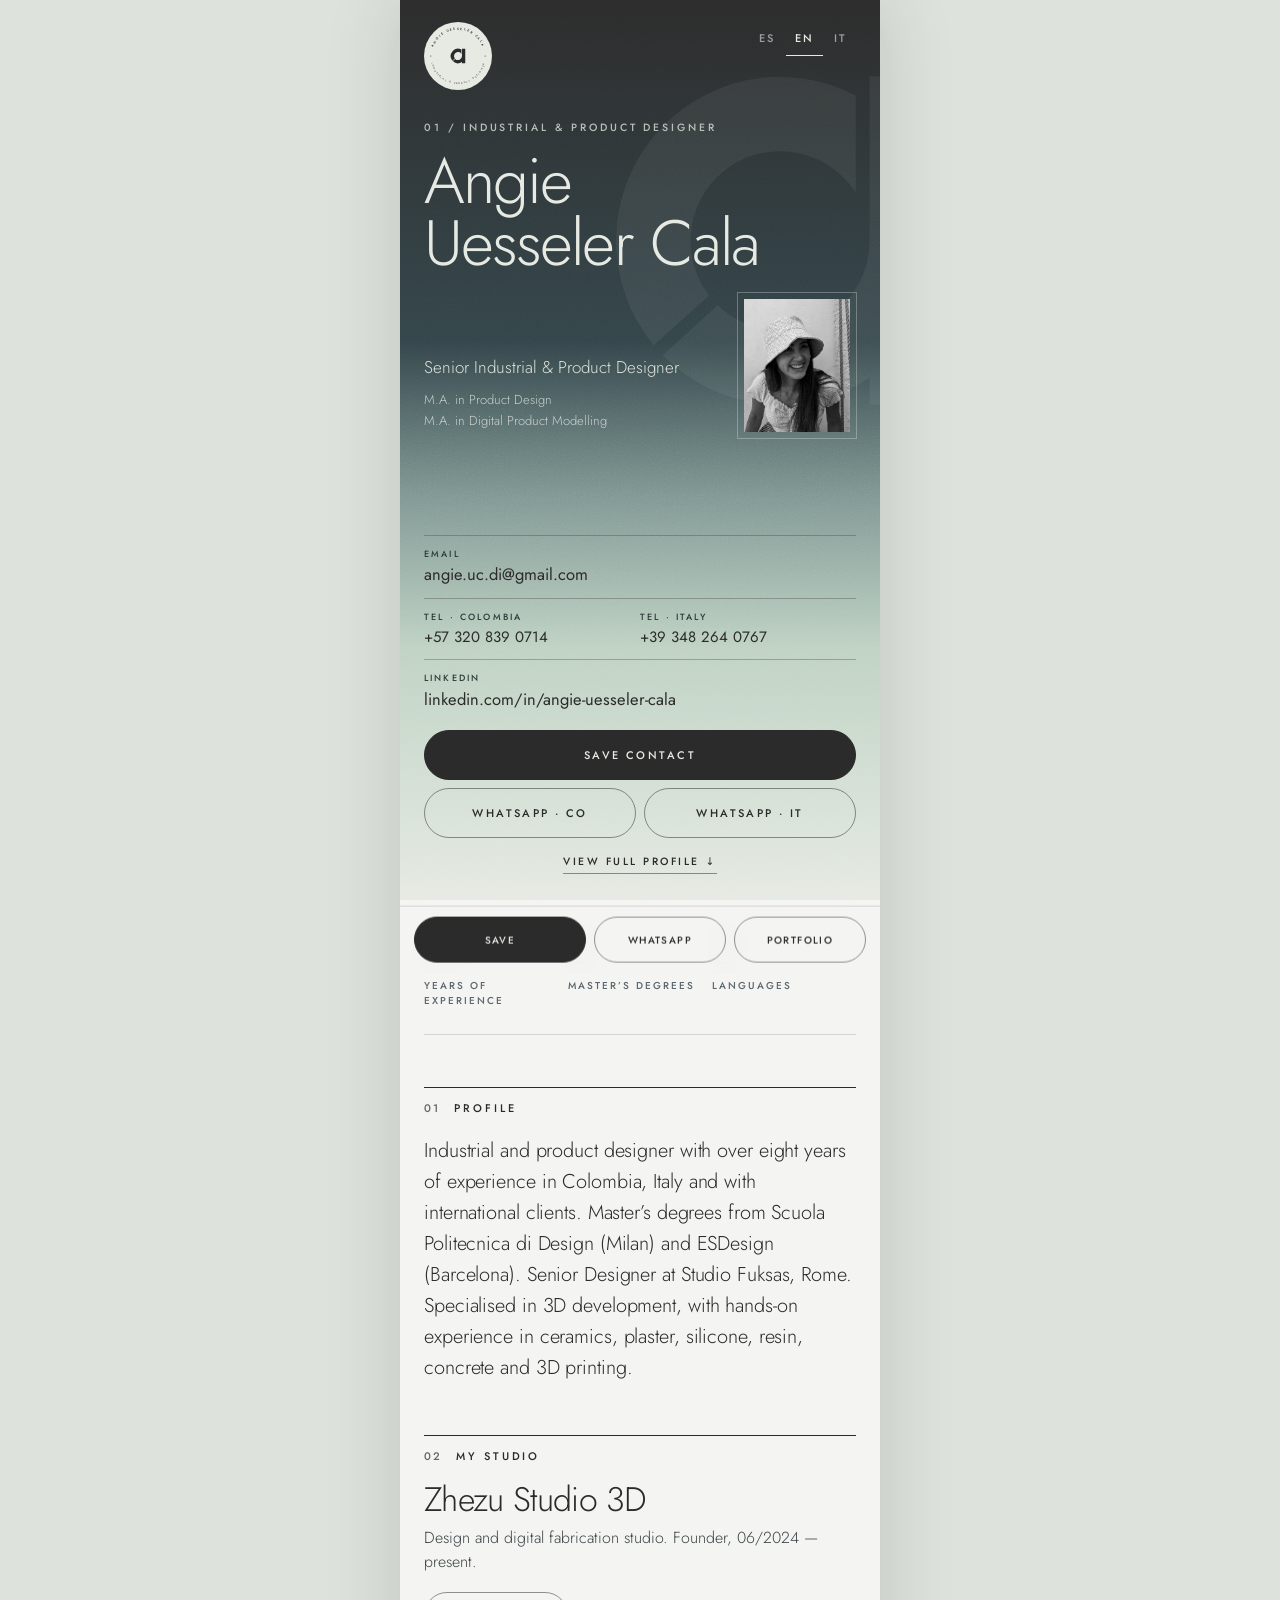
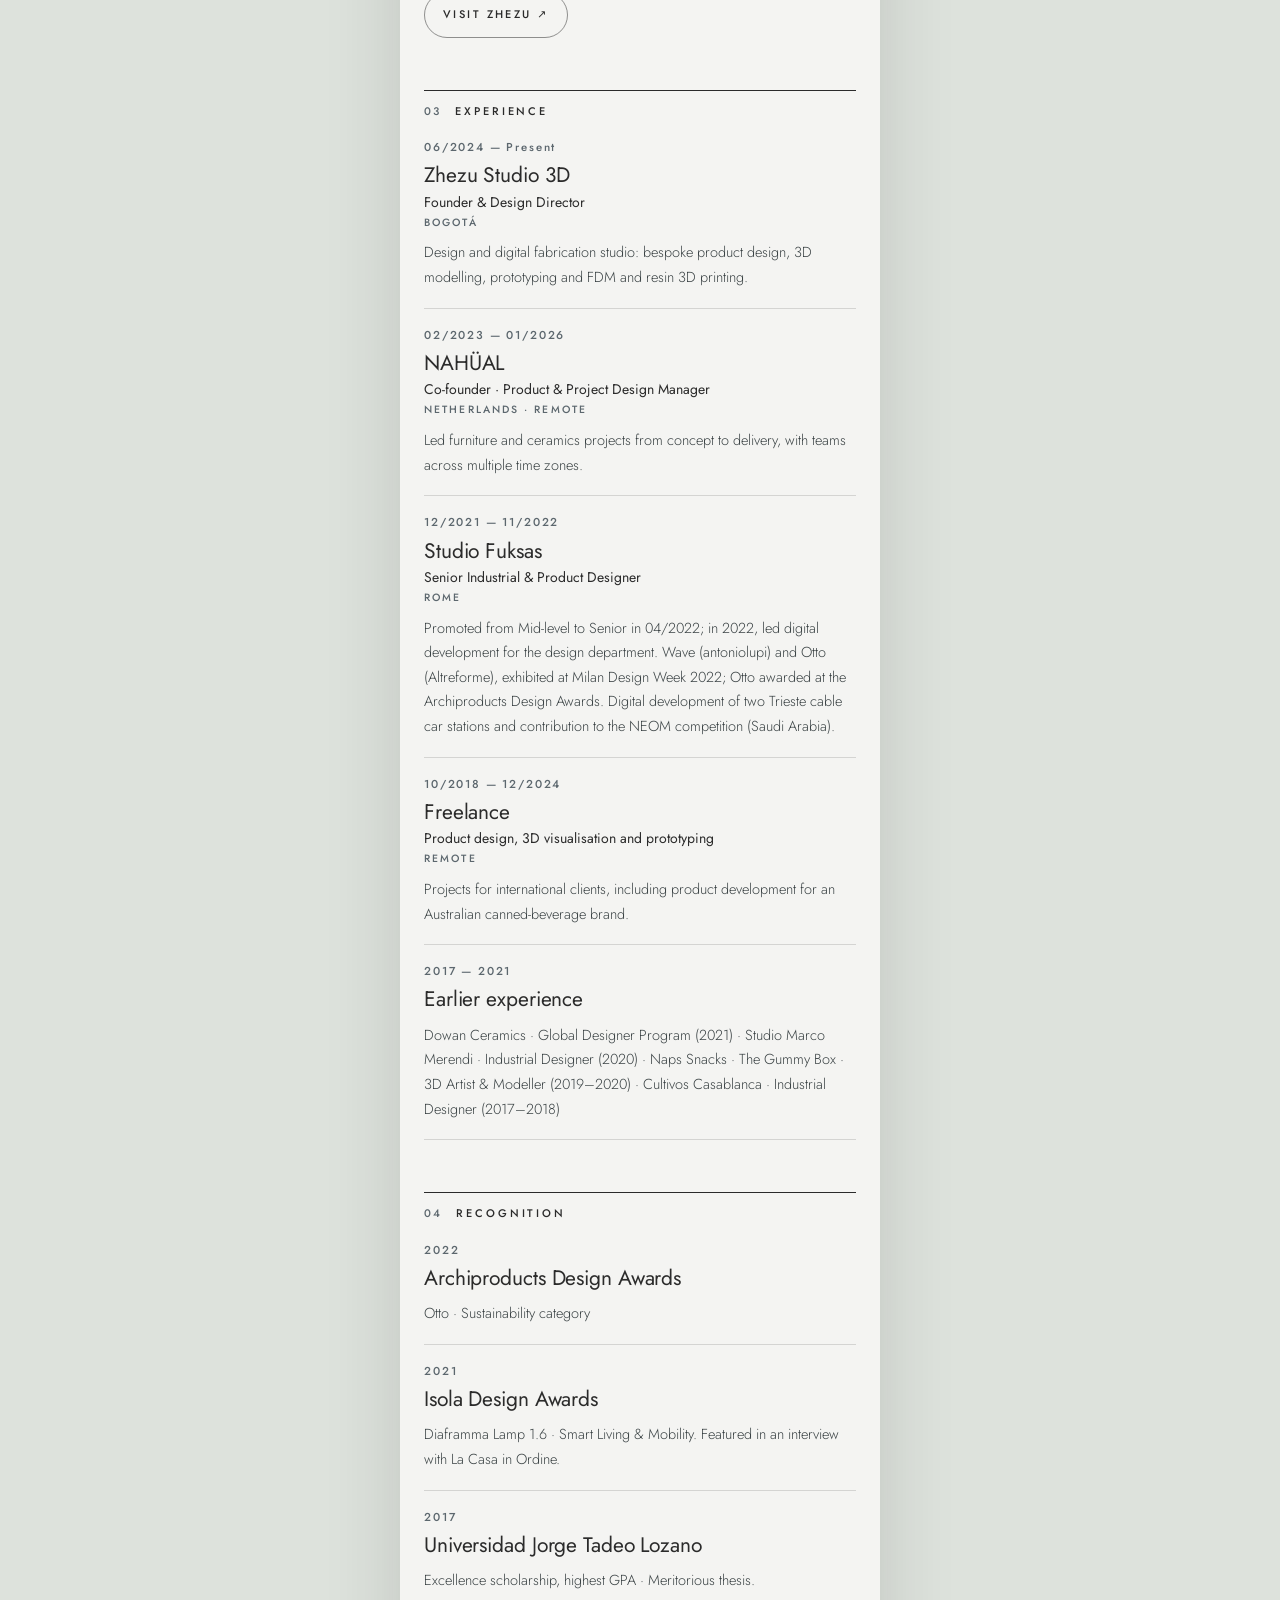
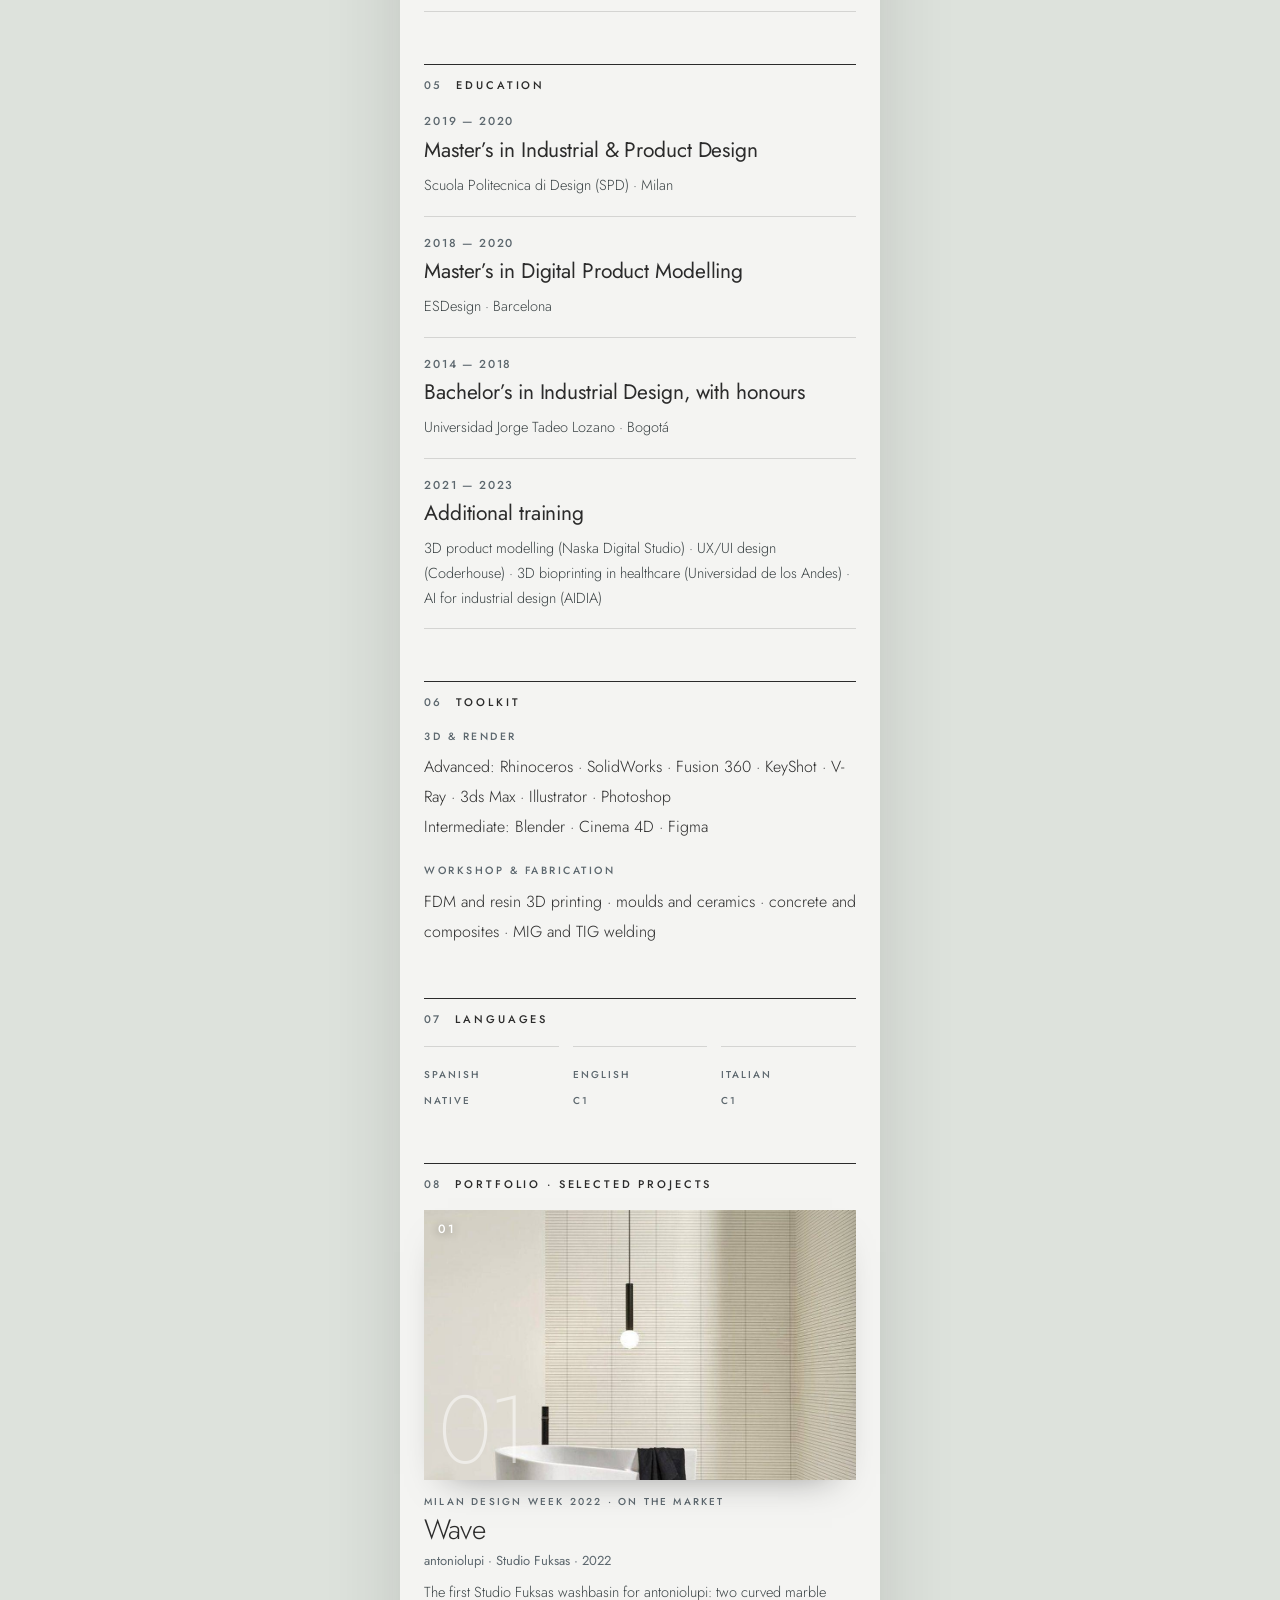
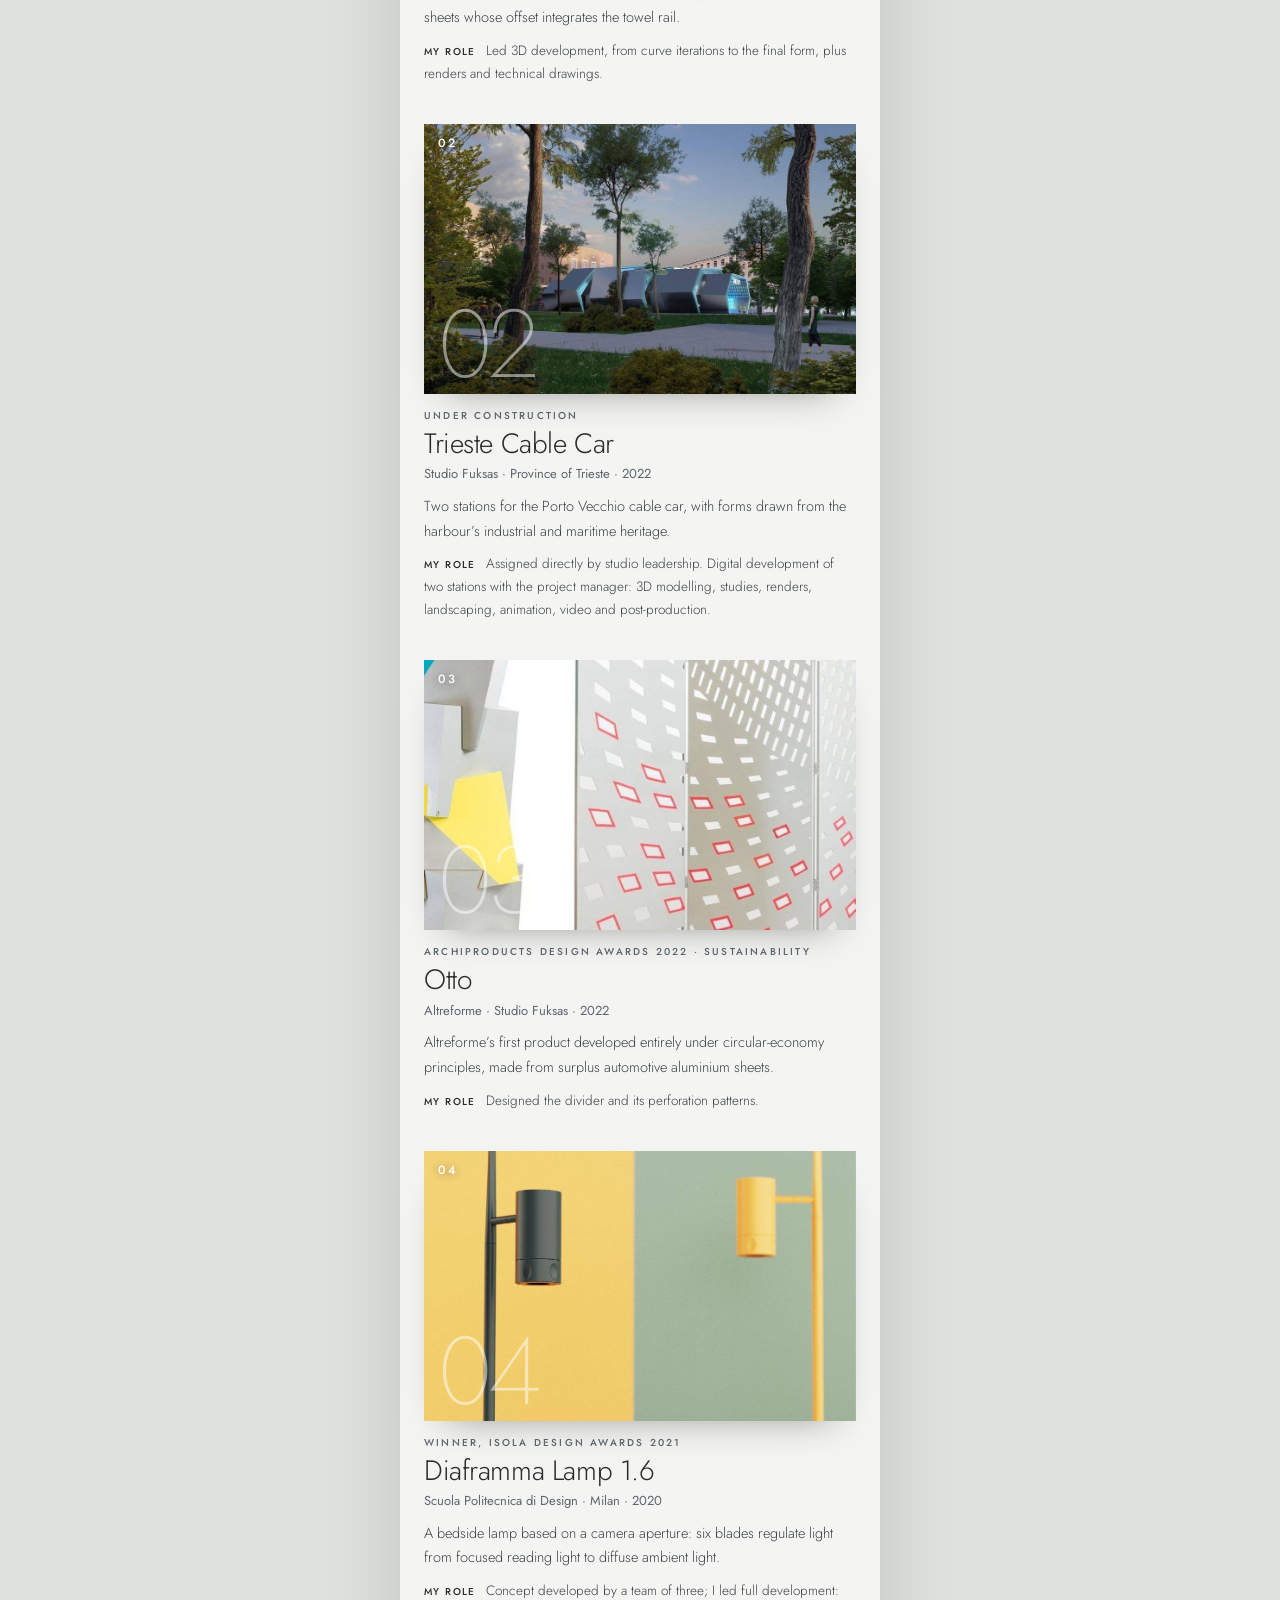
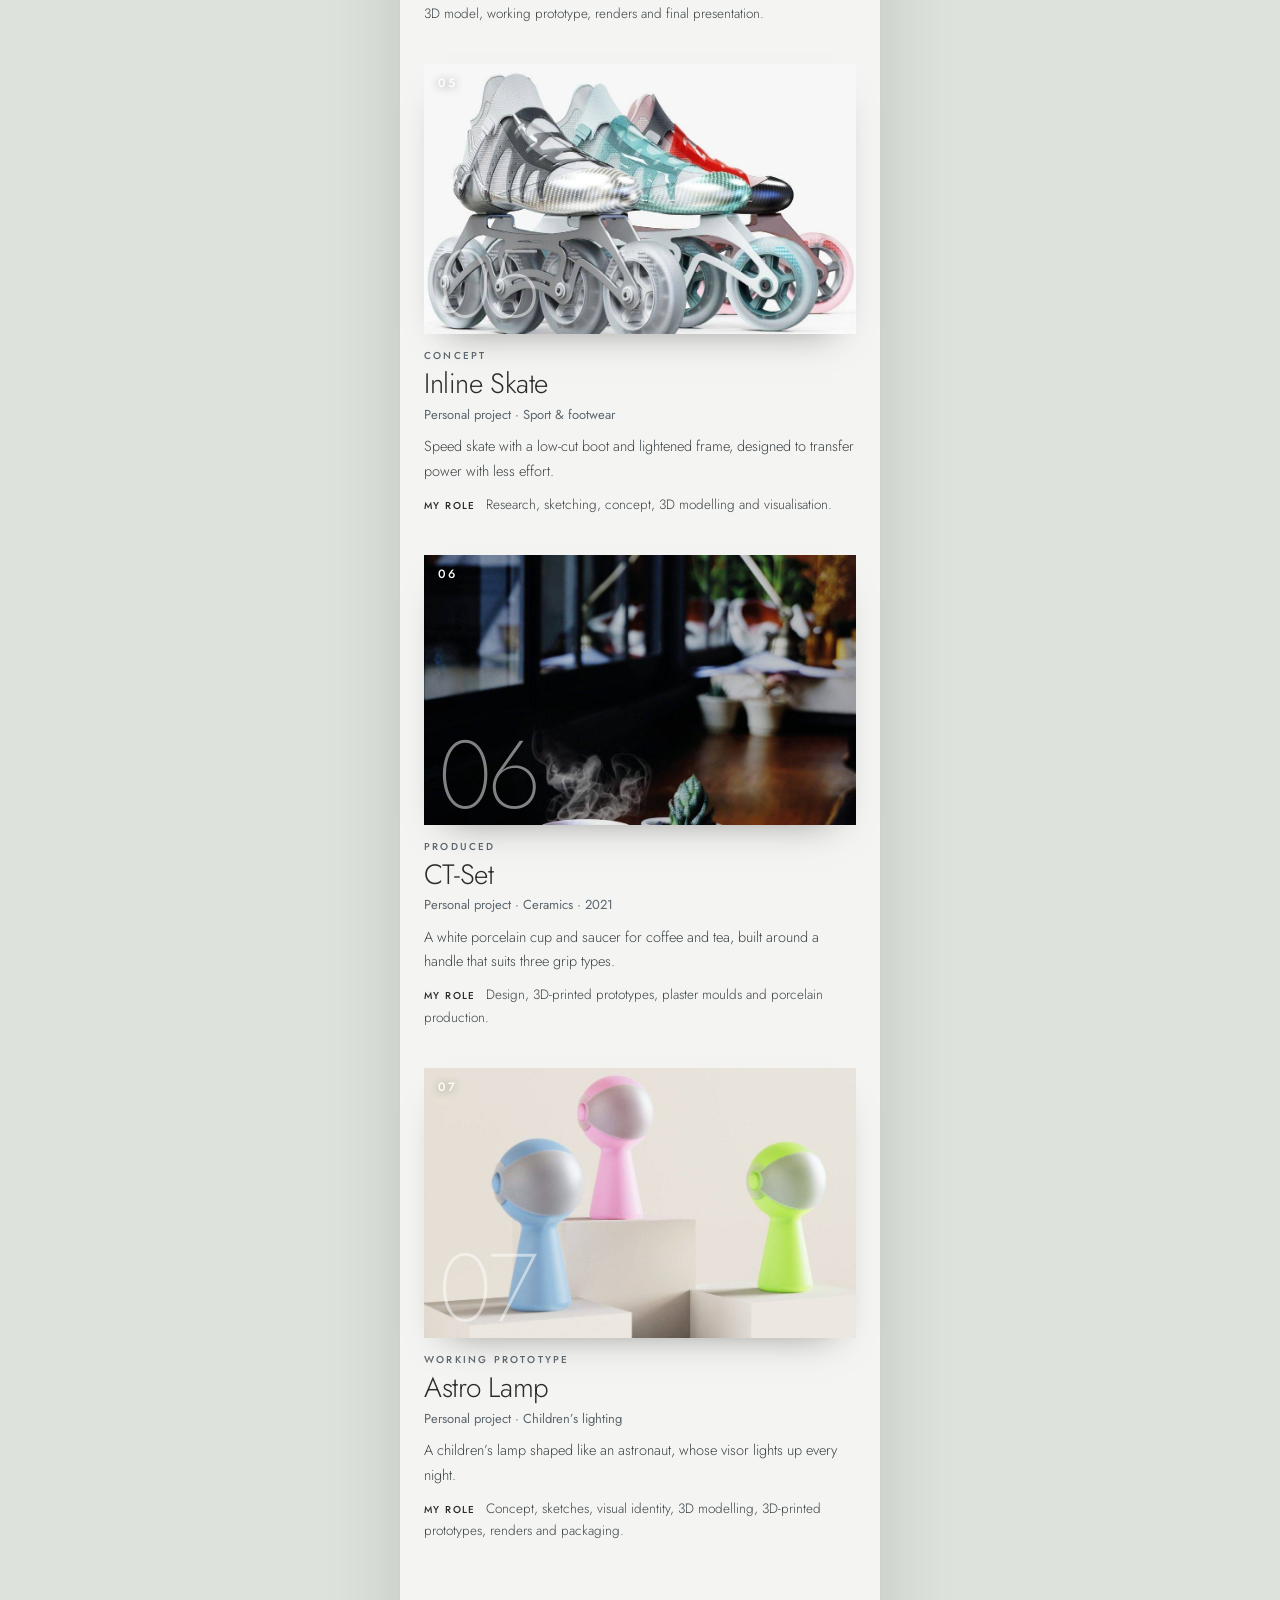
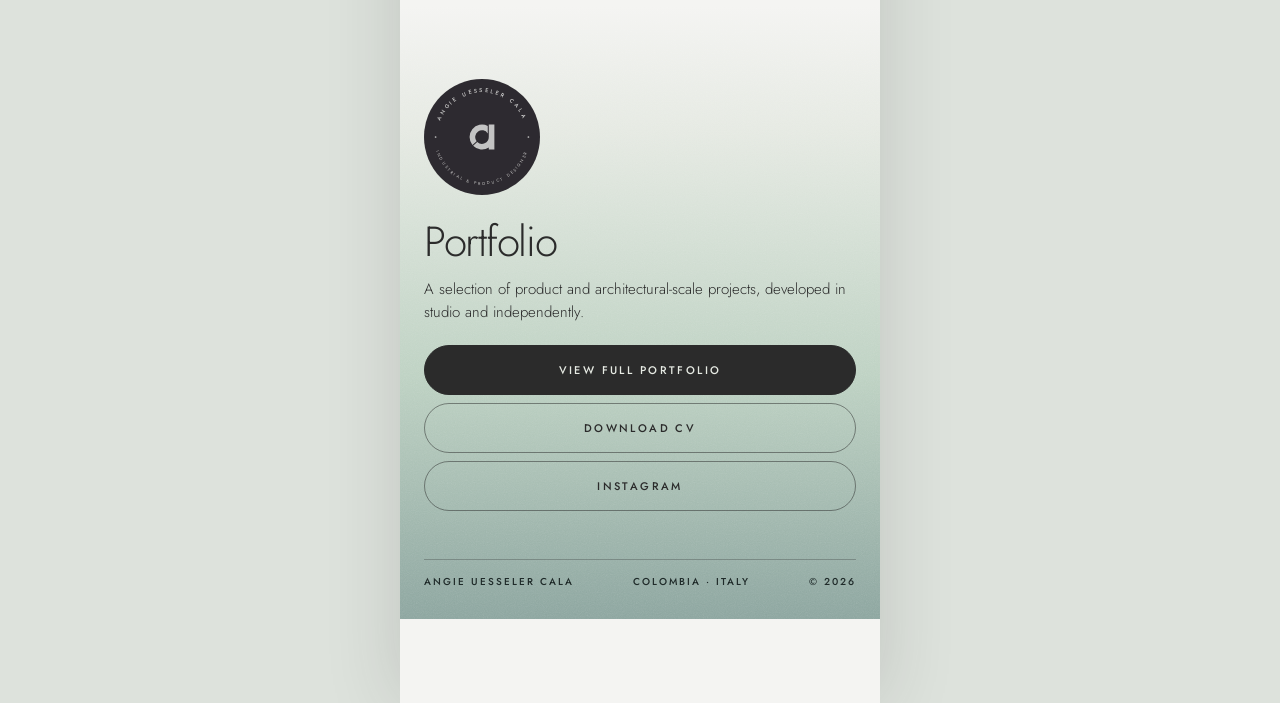
==== commit 91b9f1e3: "Add files via upload" ====
--- a/index.html
+++ b/index.html
@@ -7,7 +7,7 @@
 <meta name="description" content="Diseñadora industrial y de producto · Industrial &amp; product designer. Modelado 3D, visualización y prototipado.">
 <meta name="robots" content="noindex, nofollow, noarchive, noimageindex">
 <meta name="theme-color" content="#2B2B2B"><meta name="color-scheme" content="light">
-<meta property="og:title" content="Angie Uesseler Cala"><meta property="og:image" content="img/og.jpg">
+<meta property="og:title" content="Angie Uesseler Cala">
 <link rel="icon" href="favicon.svg" type="image/svg+xml">
 <link rel="preconnect" href="https://fonts.googleapis.com"><link rel="preconnect" href="https://fonts.gstatic.com" crossorigin>
 <link href="https://fonts.googleapis.com/css2?family=Jost:wght@300;400;500&display=swap" rel="stylesheet">
@@ -105,7 +105,7 @@
   <div class="mid">
     <div><div class="ttl"><span class="es">Diseñadora industrial y de producto senior</span><span class="en">Senior Industrial &amp; Product Designer</span><span class="it">Designer industriale e di prodotto senior</span></div>
     <div class="deg"><span class="es">M.A. Diseño de Producto<br>M.A. Modelado de Producto Digital</span><span class="en">M.A. in Product Design<br>M.A. in Digital Product Modelling</span><span class="it">M.A. in Design di Prodotto<br>M.A. in Modellazione Digitale di Prodotto</span></div></div>
-    <div class="ph"><div class="fr"><svg class="fiso" viewBox="320 319 440 440" aria-hidden="true"><path fill="currentColor" d="M376.6 675.1A212 212 0 0 1 638 352L638 477.9A116 116 0 1 0 448.2 610.9Z"/><path fill="currentColor" d="M656 327H751V752H656V717.4A212 212 0 0 1 388.3 688.1L459.4 623.4A116 116 0 0 0 656 540Z"/></svg><img src="img/angie.jpg" alt="Angie Uesseler Cala" onerror="this.remove()"></div></div>
+    <div class="ph"><div class="fr"><svg class="fiso" viewBox="320 319 440 440" aria-hidden="true"><path fill="currentColor" d="M376.6 675.1A212 212 0 0 1 638 352L638 477.9A116 116 0 1 0 448.2 610.9Z"/><path fill="currentColor" d="M656 327H751V752H656V717.4A212 212 0 0 1 388.3 688.1L459.4 623.4A116 116 0 0 0 656 540Z"/></svg><img src="[data-uri]" alt="Angie Uesseler Cala" onerror="this.remove()"></div></div>
   </div>
   <div class="cl" id="contacto">
     <a href="mailto:angie.uc.di@gmail.com"><span class="cap">Email</span><span class="v">angie.uc.di@gmail.com</span></a>
@@ -128,19 +128,19 @@
 <section class="sec"><div class="h rv"><span class="n">05</span><h2><span class="es">Formación</span><span class="en">Education</span><span class="it">Formazione</span></h2></div><div class="b"><div class="row rv"><div class="yr">2019 — 2020</div><div class="nm"><h3><span class="es">Máster en Diseño Industrial y de Producto</span><span class="en">Master’s in Industrial & Product Design</span><span class="it">Master in Design Industriale e di Prodotto</span></h3></div><p class="ds">Scuola Politecnica di Design (SPD) · Milan</p></div><div class="row rv"><div class="yr">2018 — 2020</div><div class="nm"><h3><span class="es">Máster en Modelado Digital de Producto</span><span class="en">Master’s in Digital Product Modelling</span><span class="it">Master in Modellazione Digitale di Prodotto</span></h3></div><p class="ds">ESDesign · Barcelona</p></div><div class="row rv"><div class="yr">2014 — 2018</div><div class="nm"><h3><span class="es">Profesional en Diseño Industrial, con honores</span><span class="en">Bachelor’s in Industrial Design, with honours</span><span class="it">Laurea in Design Industriale, con lode</span></h3></div><p class="ds">Universidad Jorge Tadeo Lozano · Bogotá</p></div><div class="row rv"><div class="yr">2021 — 2023</div><div class="nm"><h3><span class="es">Formación complementaria</span><span class="en">Additional training</span><span class="it">Formazione complementare</span></h3></div><p class="ds"><span class="es">Modelado 3D de producto (Naska Digital Studio) · Diseño UX/UI (Coderhouse) · Bioimpresión 3D en salud (Universidad de los Andes) · IA para diseño industrial (AIDIA)</span><span class="en">3D product modelling (Naska Digital Studio) · UX/UI design (Coderhouse) · 3D bioprinting in healthcare (Universidad de los Andes) · AI for industrial design (AIDIA)</span><span class="it">Modellazione 3D di prodotto (Naska Digital Studio) · Design UX/UI (Coderhouse) · Bioprinting 3D in ambito sanitario (Universidad de los Andes) · IA per il design industriale (AIDIA)</span></p></div></div></section>
 <section class="sec"><div class="h rv"><span class="n">06</span><h2><span class="es">Herramientas</span><span class="en">Toolkit</span><span class="it">Strumenti</span></h2></div><div class="b rv"><div class="tl"><div><h4>3D &amp; render</h4><p><span class="es">Avanzado: Rhinoceros · SolidWorks · Fusion 360 · KeyShot · V-Ray · 3ds Max · Illustrator · Photoshop<br>Intermedio: Blender · Cinema 4D · Figma</span><span class="en">Advanced: Rhinoceros · SolidWorks · Fusion 360 · KeyShot · V-Ray · 3ds Max · Illustrator · Photoshop<br>Intermediate: Blender · Cinema 4D · Figma</span><span class="it">Avanzato: Rhinoceros · SolidWorks · Fusion 360 · KeyShot · V-Ray · 3ds Max · Illustrator · Photoshop<br>Intermedio: Blender · Cinema 4D · Figma</span></p></div><div><h4><span class="es">Taller y fabricación</span><span class="en">Workshop &amp; fabrication</span><span class="it">Laboratorio e fabbricazione</span></h4><p><span class="es">Impresión 3D FDM y resina · moldes y cerámica · concreto y composites · soldadura MIG y TIG</span><span class="en">FDM and resin 3D printing · moulds and ceramics · concrete and composites · MIG and TIG welding</span><span class="it">Stampa 3D FDM e a resina · stampi e ceramica · calcestruzzo e compositi · saldatura MIG e TIG</span></p></div></div></div></section>
 <section class="sec"><div class="h rv"><span class="n">07</span><h2><span class="es">Idiomas</span><span class="en">Languages</span><span class="it">Lingue</span></h2></div><div class="b rv"><div class="lg"><div><b><span class="es">Español</span><span class="en">Spanish</span><span class="it">Spagnolo</span></b><span><span class="es">Nativo</span><span class="en">Native</span><span class="it">Madrelingua</span></span></div><div><b><span class="es">Inglés</span><span class="en">English</span><span class="it">Inglese</span></b><span>C1</span></div><div><b><span class="es">Italiano</span><span class="en">Italian</span><span class="it">Italiano</span></b><span>C1</span></div></div></div></section>
-<section class="sec" id="proyectos"><div class="h rv"><span class="n">08</span><h2><span class="es">Portafolio · proyectos seleccionados</span><span class="en">Portfolio · selected projects</span><span class="it">Portfolio · progetti selezionati</span></h2></div><div class="b"><div class="pjs"><article class="pj rv"><div class="im" style="--t:#34454A"><svg class="piso" viewBox="320 319 440 440" aria-hidden="true"><path fill="currentColor" d="M376.6 675.1A212 212 0 0 1 638 352L638 477.9A116 116 0 1 0 448.2 610.9Z"/><path fill="currentColor" d="M656 327H751V752H656V717.4A212 212 0 0 1 388.3 688.1L459.4 623.4A116 116 0 0 0 656 540Z"/></svg><img src="img/p-wave.jpg" alt="" loading="lazy" onerror="this.remove()"><span class="n">01</span><span class="bn">01</span></div>
+<section class="sec" id="proyectos"><div class="h rv"><span class="n">08</span><h2><span class="es">Portafolio · proyectos seleccionados</span><span class="en">Portfolio · selected projects</span><span class="it">Portfolio · progetti selezionati</span></h2></div><div class="b"><div class="pjs"><article class="pj rv"><div class="im" style="--t:#34454A"><svg class="piso" viewBox="320 319 440 440" aria-hidden="true"><path fill="currentColor" d="M376.6 675.1A212 212 0 0 1 638 352L638 477.9A116 116 0 1 0 448.2 610.9Z"/><path fill="currentColor" d="M656 327H751V752H656V717.4A212 212 0 0 1 388.3 688.1L459.4 623.4A116 116 0 0 0 656 540Z"/></svg><img src="[data-uri]" alt="" loading="lazy" onerror="this.remove()"><span class="n">01</span><span class="bn">01</span></div>
 <div class="pm"><div class="tg"><span class="es">Milan Design Week 2022 · En el mercado</span><span class="en">Milan Design Week 2022 · On the market</span><span class="it">Milano Design Week 2022 · In commercio</span></div><h3>Wave</h3><div class="cx">antoniolupi · Studio Fuksas · 2022</div><p><span class="es">Primer lavabo de Studio Fuksas para antoniolupi: dos láminas curvas de mármol cuyo desfase integra el toallero.</span><span class="en">The first Studio Fuksas washbasin for antoniolupi: two curved marble sheets whose offset integrates the towel rail.</span><span class="it">Il primo lavabo di Studio Fuksas per antoniolupi: due lastre di marmo curve il cui sfasamento integra il porta-asciugamani.</span></p><p class="role"><em><span class="es">Mi rol</span><span class="en">My role</span><span class="it">Il mio ruolo</span></em> <span class="es">Lideré el desarrollo 3D, desde las iteraciones de la curva hasta la forma final, además de renders y planos técnicos.</span><span class="en">Led 3D development, from curve iterations to the final form, plus renders and technical drawings.</span><span class="it">Ho guidato lo sviluppo 3D, dalle iterazioni della curva alla forma finale, oltre a render e disegni tecnici.</span></p></div></article>
-<article class="pj rv"><div class="im" style="--t:#7E9692"><svg class="piso" viewBox="320 319 440 440" aria-hidden="true"><path fill="currentColor" d="M376.6 675.1A212 212 0 0 1 638 352L638 477.9A116 116 0 1 0 448.2 610.9Z"/><path fill="currentColor" d="M656 327H751V752H656V717.4A212 212 0 0 1 388.3 688.1L459.4 623.4A116 116 0 0 0 656 540Z"/></svg><img src="img/p-trieste.jpg" alt="" loading="lazy" onerror="this.remove()"><span class="n">02</span><span class="bn">02</span></div>
+<article class="pj rv"><div class="im" style="--t:#7E9692"><svg class="piso" viewBox="320 319 440 440" aria-hidden="true"><path fill="currentColor" d="M376.6 675.1A212 212 0 0 1 638 352L638 477.9A116 116 0 1 0 448.2 610.9Z"/><path fill="currentColor" d="M656 327H751V752H656V717.4A212 212 0 0 1 388.3 688.1L459.4 623.4A116 116 0 0 0 656 540Z"/></svg><img src="[data-uri]" alt="" loading="lazy" onerror="this.remove()"><span class="n">02</span><span class="bn">02</span></div>
 <div class="pm"><div class="tg"><span class="es">En construcción</span><span class="en">Under construction</span><span class="it">In costruzione</span></div><h3><span class="es">Teleférico de Trieste</span><span class="en">Trieste Cable Car</span><span class="it">Funivia di Trieste</span></h3><div class="cx"><span class="es">Studio Fuksas · Provincia de Trieste · 2022</span><span class="en">Studio Fuksas · Province of Trieste · 2022</span><span class="it">Studio Fuksas · Provincia di Trieste · 2022</span></div><p><span class="es">Dos estaciones del teleférico del Porto Vecchio, con formas tomadas del patrimonio industrial y marítimo del puerto.</span><span class="en">Two stations for the Porto Vecchio cable car, with forms drawn from the harbour’s industrial and maritime heritage.</span><span class="it">Due stazioni della funivia di Porto Vecchio, con forme tratte dal patrimonio industriale e marittimo del porto.</span></p><p class="role"><em><span class="es">Mi rol</span><span class="en">My role</span><span class="it">Il mio ruolo</span></em> <span class="es">Asignada directamente por la dirección del estudio. Desarrollo digital de dos estaciones con el project manager: modelado 3D, estudios, renders, paisajismo, animación, video y postproducción.</span><span class="en">Assigned directly by studio leadership. Digital development of two stations with the project manager: 3D modelling, studies, renders, landscaping, animation, video and post-production.</span><span class="it">Assegnato direttamente dalla direzione dello studio. Sviluppo digitale di due stazioni con il project manager: modellazione 3D, studi, render, paesaggio, animazione, video e post-produzione.</span></p></div></article>
-<article class="pj rv"><div class="im" style="--t:#2B2B2B"><svg class="piso" viewBox="320 319 440 440" aria-hidden="true"><path fill="currentColor" d="M376.6 675.1A212 212 0 0 1 638 352L638 477.9A116 116 0 1 0 448.2 610.9Z"/><path fill="currentColor" d="M656 327H751V752H656V717.4A212 212 0 0 1 388.3 688.1L459.4 623.4A116 116 0 0 0 656 540Z"/></svg><img src="img/p-otto.jpg" alt="" loading="lazy" onerror="this.remove()"><span class="n">03</span><span class="bn">03</span></div>
+<article class="pj rv"><div class="im" style="--t:#2B2B2B"><svg class="piso" viewBox="320 319 440 440" aria-hidden="true"><path fill="currentColor" d="M376.6 675.1A212 212 0 0 1 638 352L638 477.9A116 116 0 1 0 448.2 610.9Z"/><path fill="currentColor" d="M656 327H751V752H656V717.4A212 212 0 0 1 388.3 688.1L459.4 623.4A116 116 0 0 0 656 540Z"/></svg><img src="[data-uri]